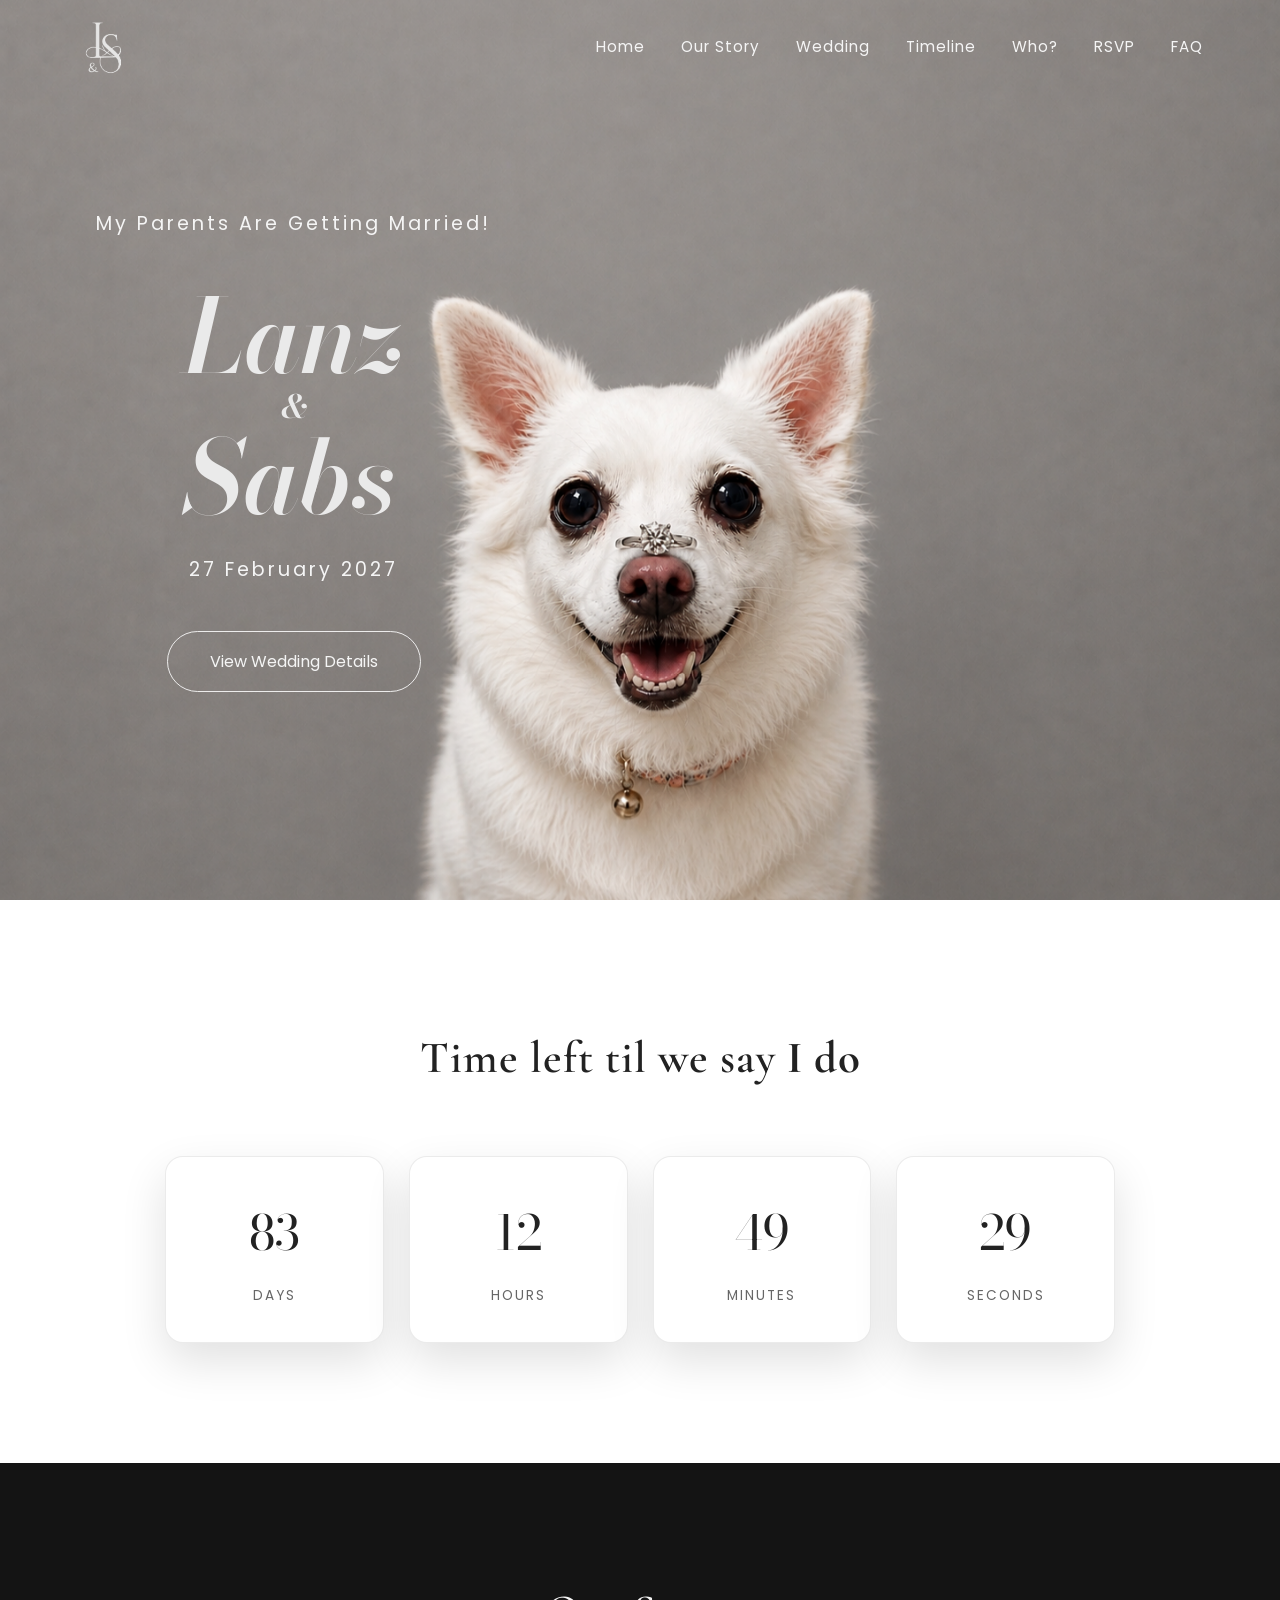
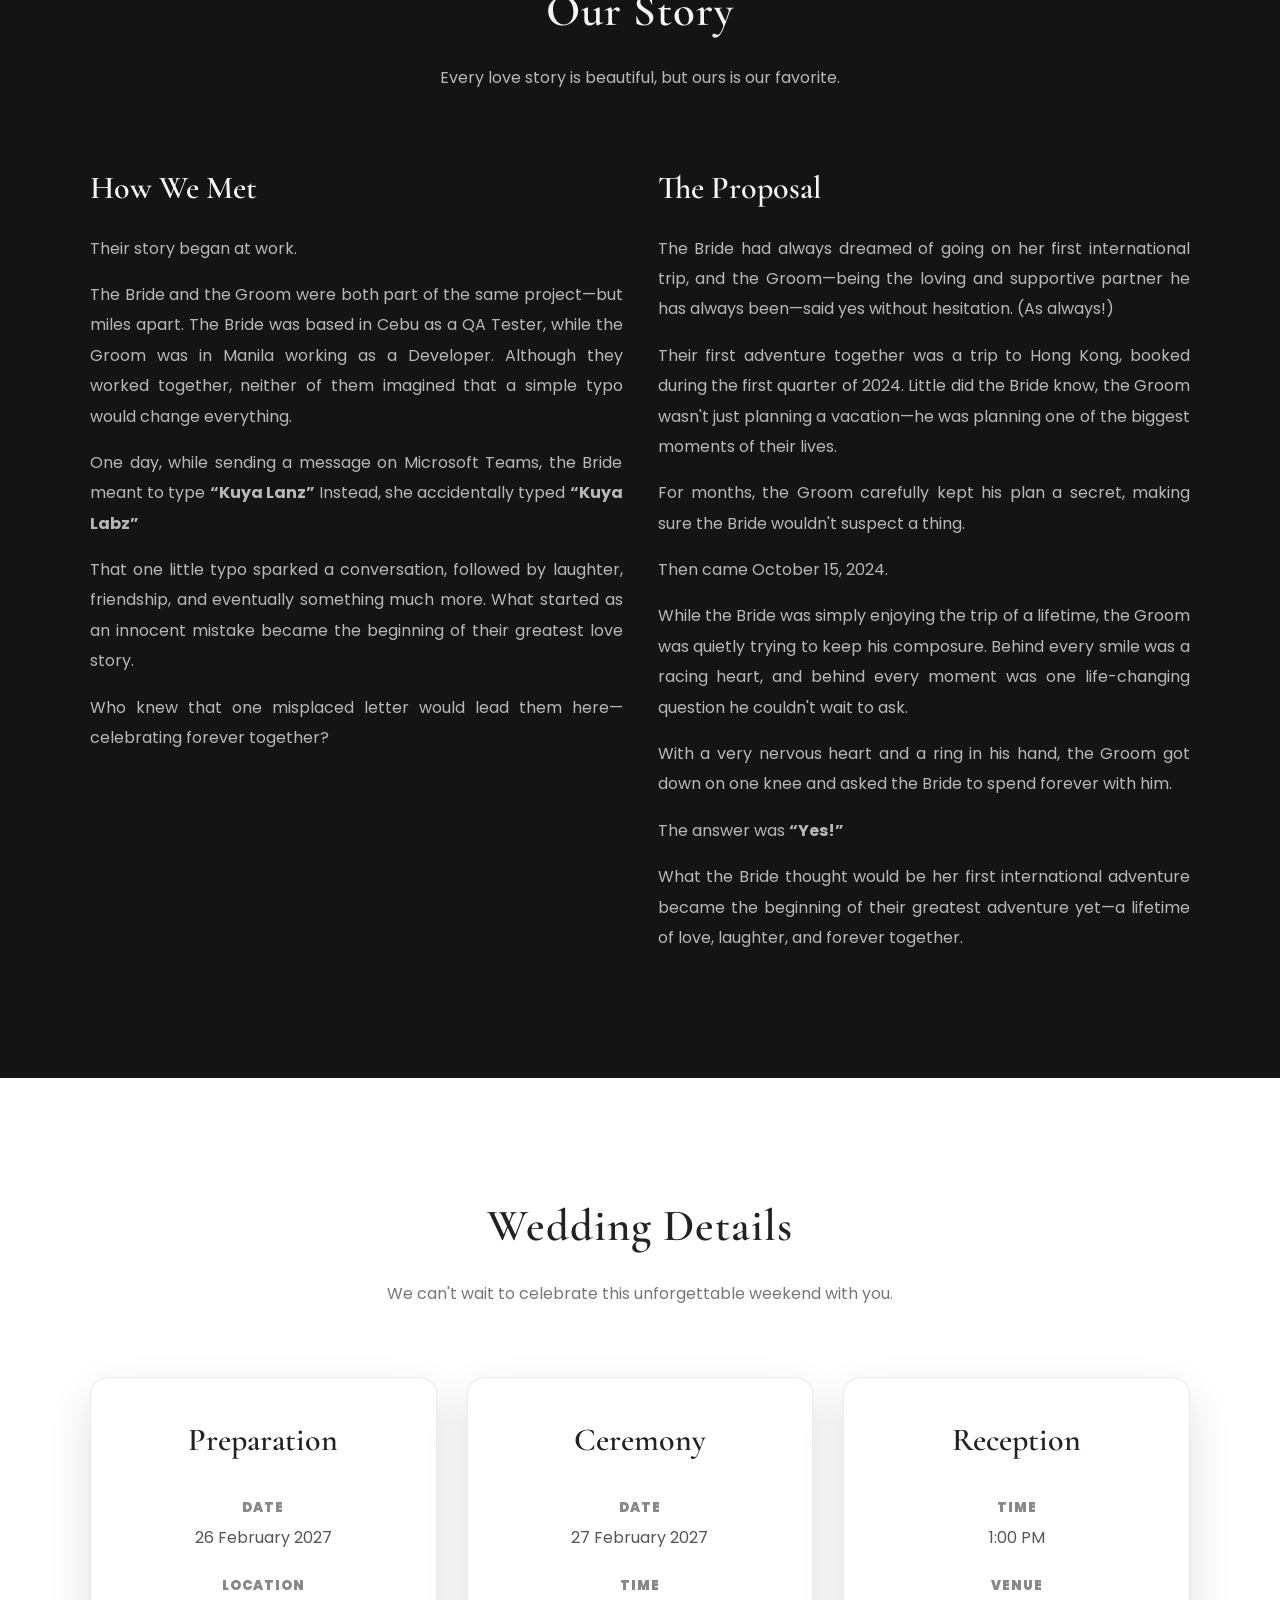
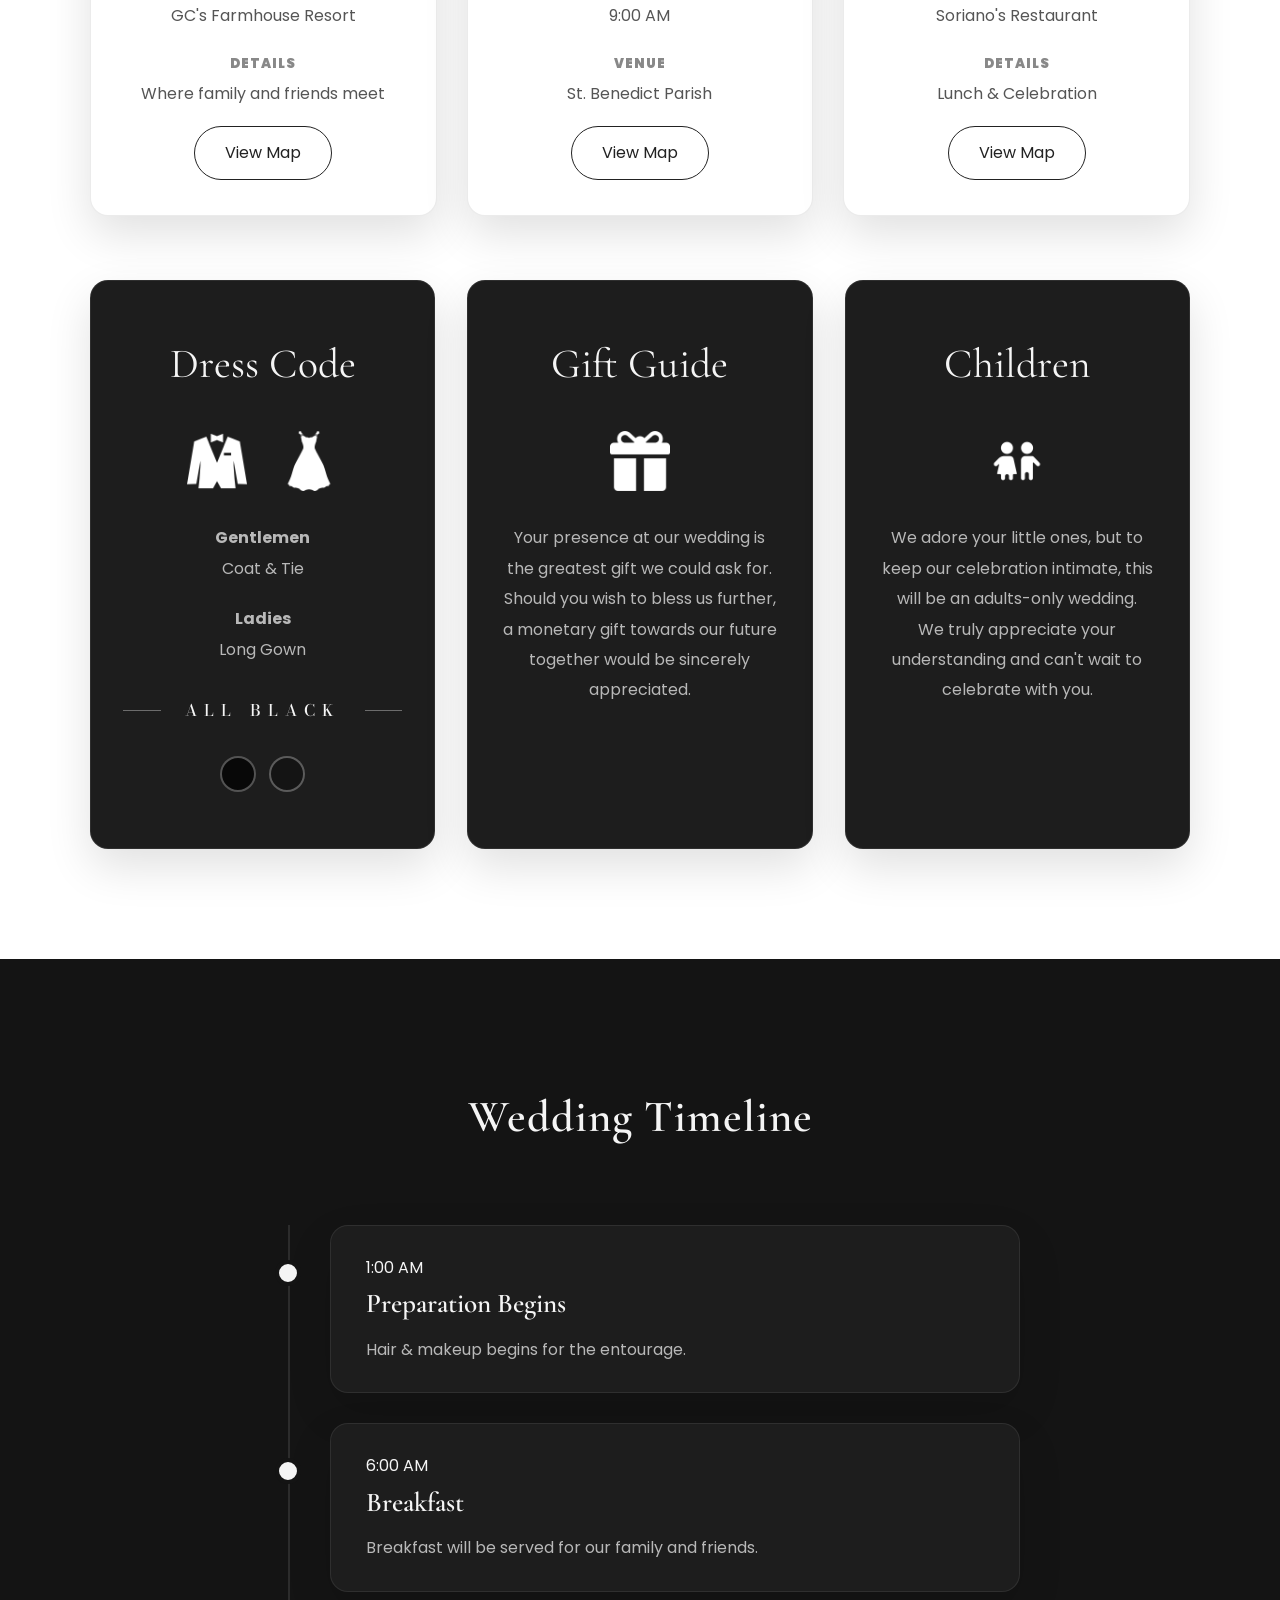
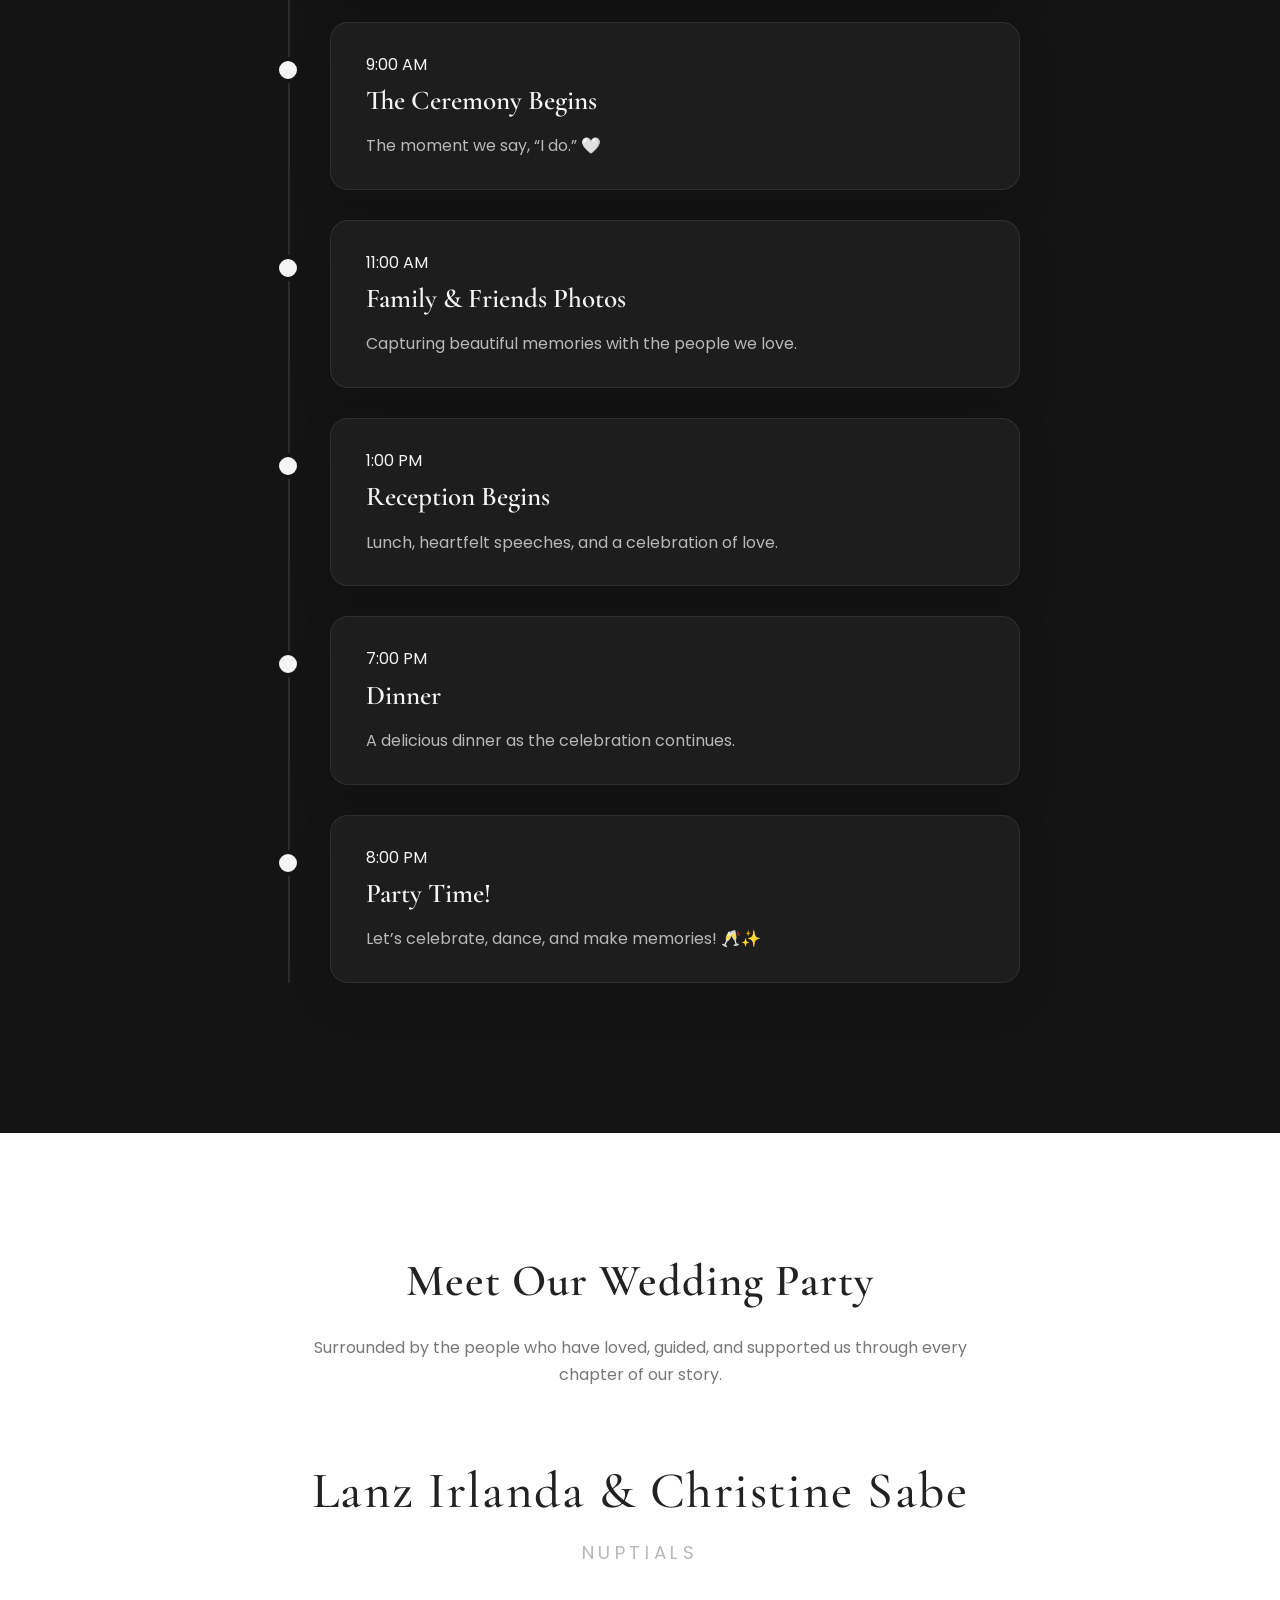
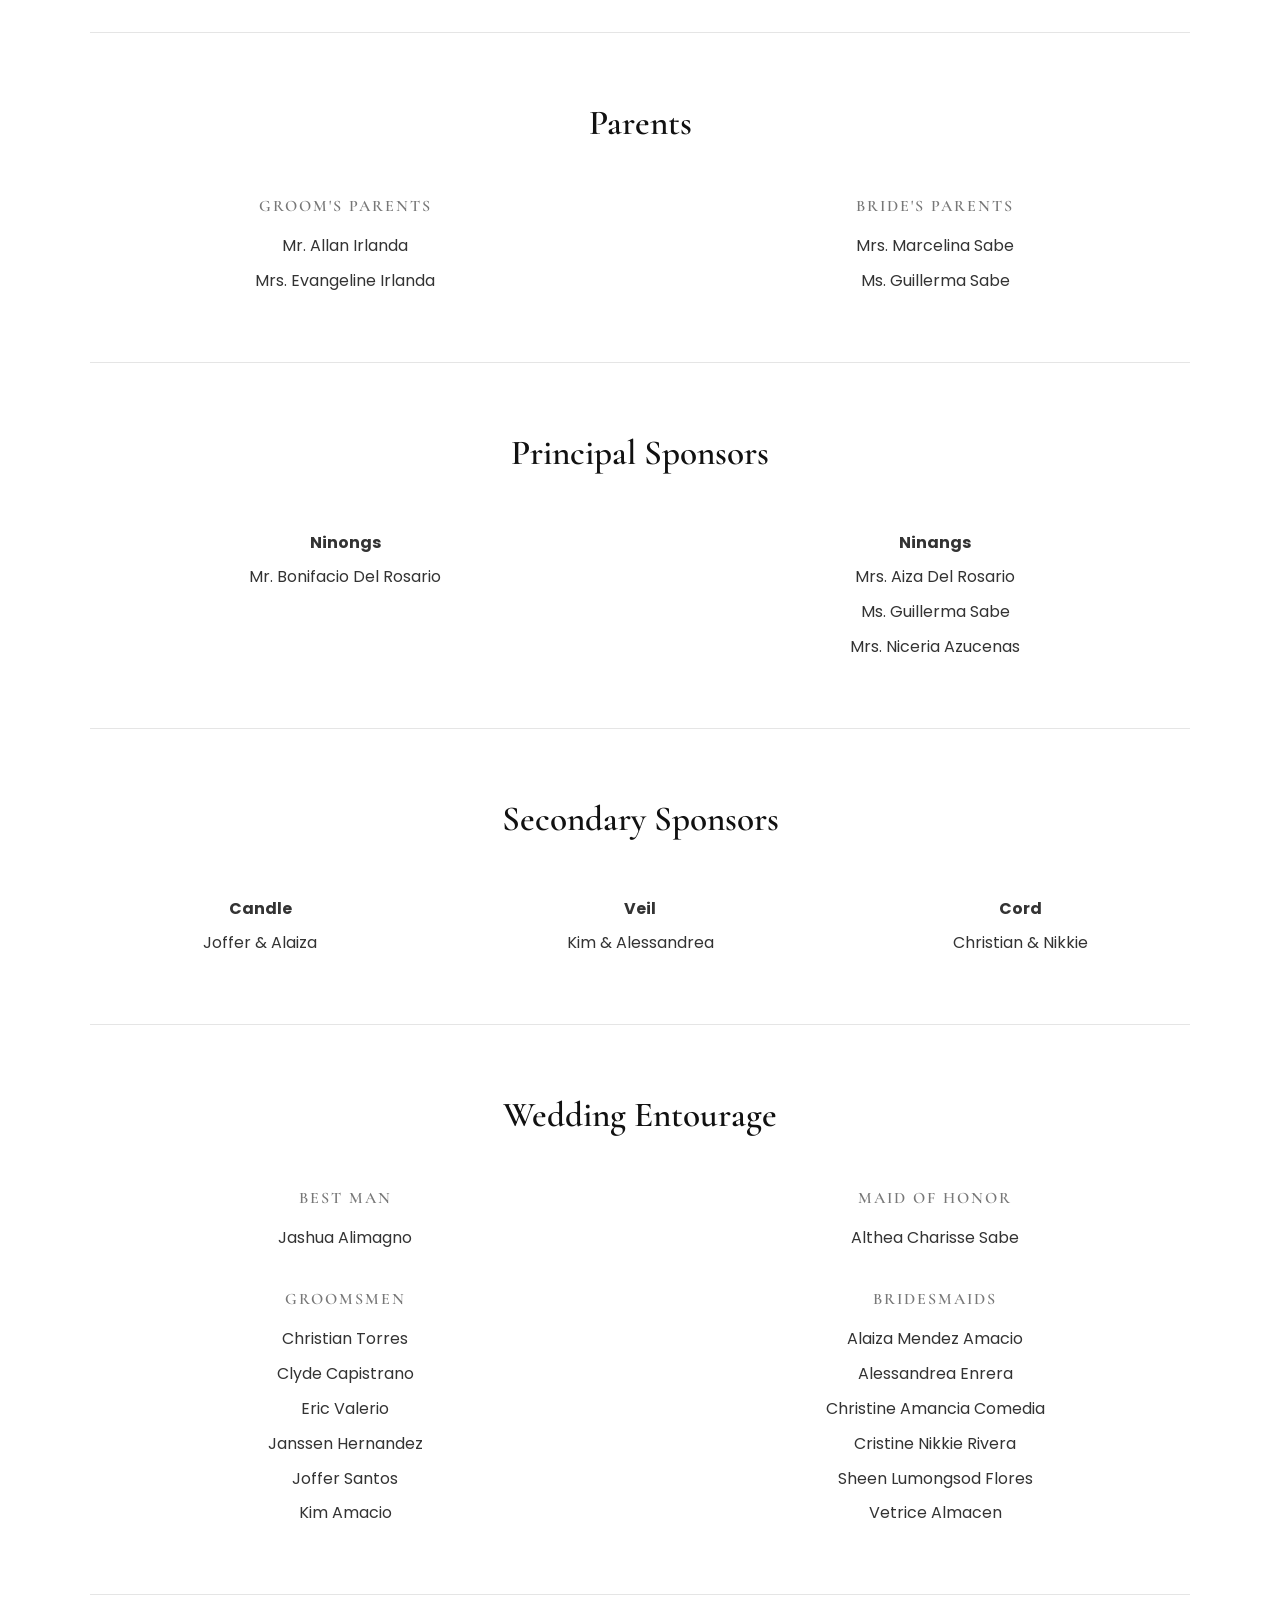
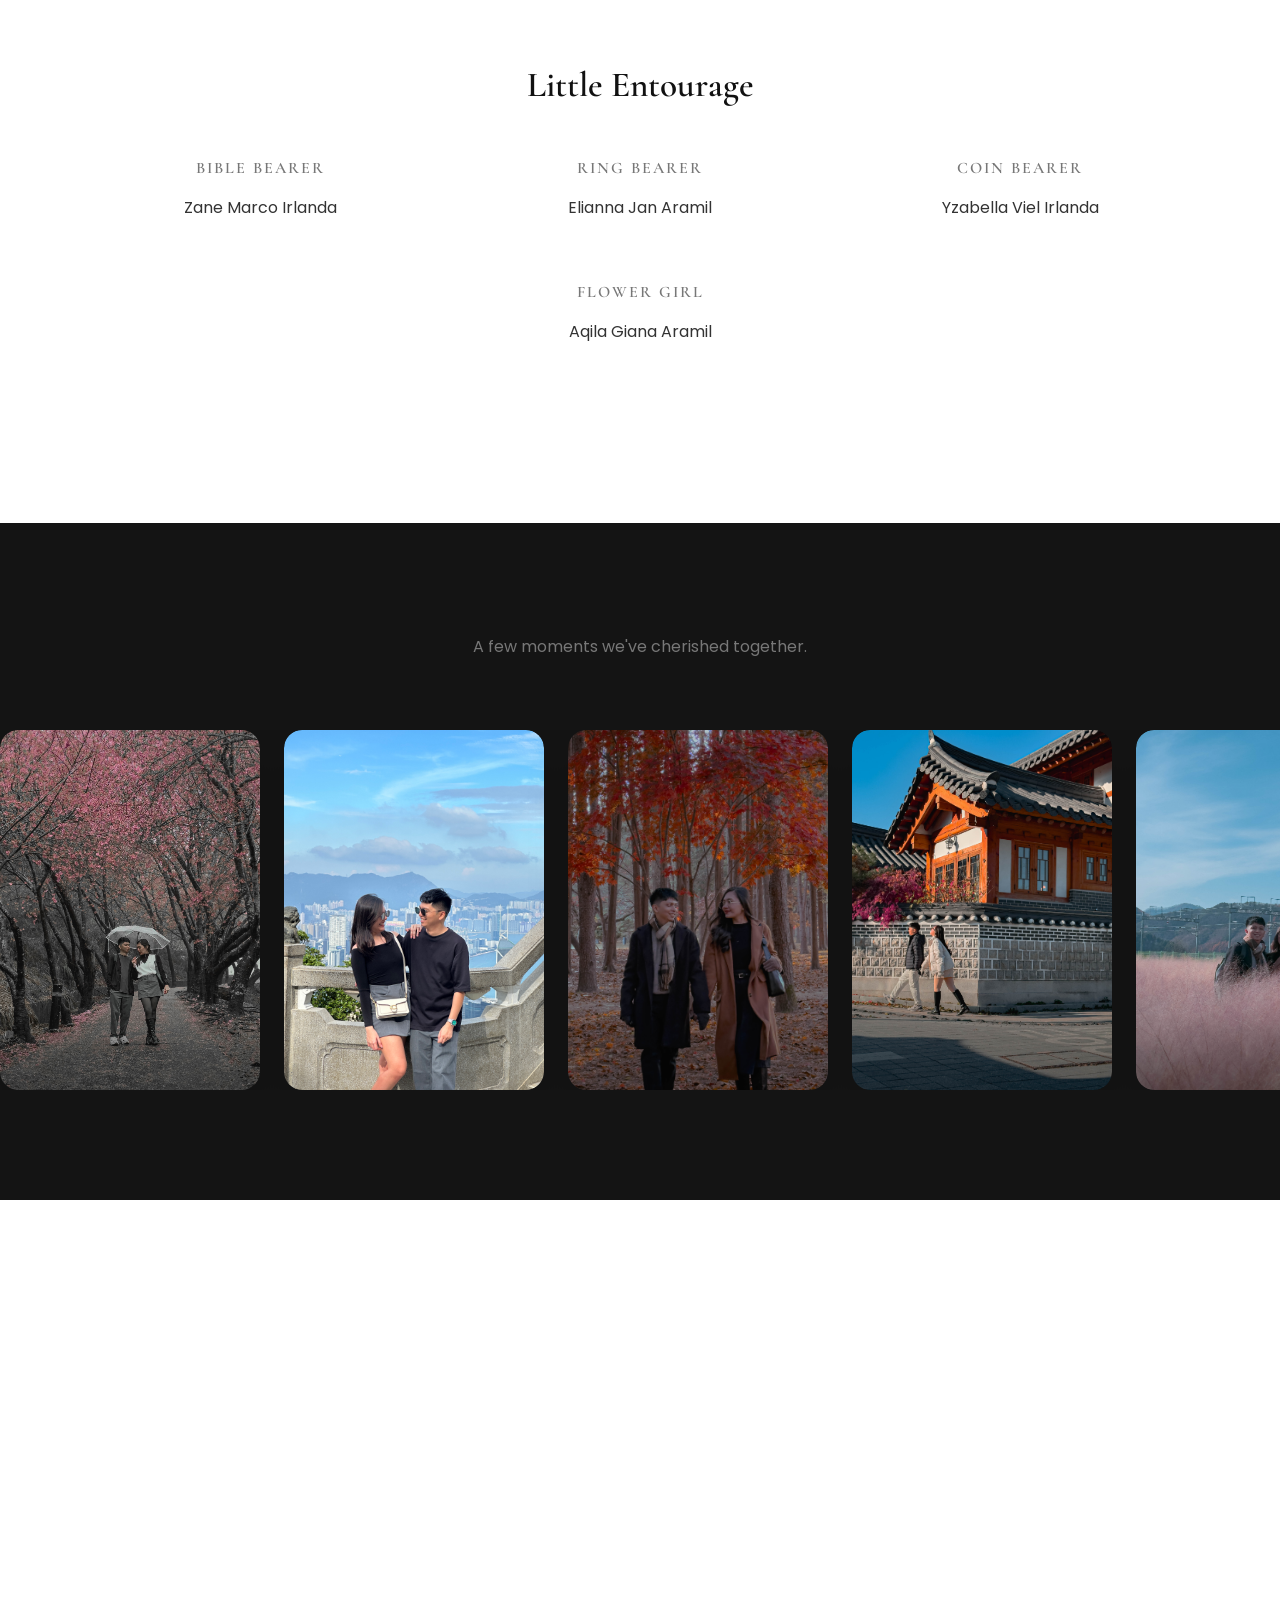
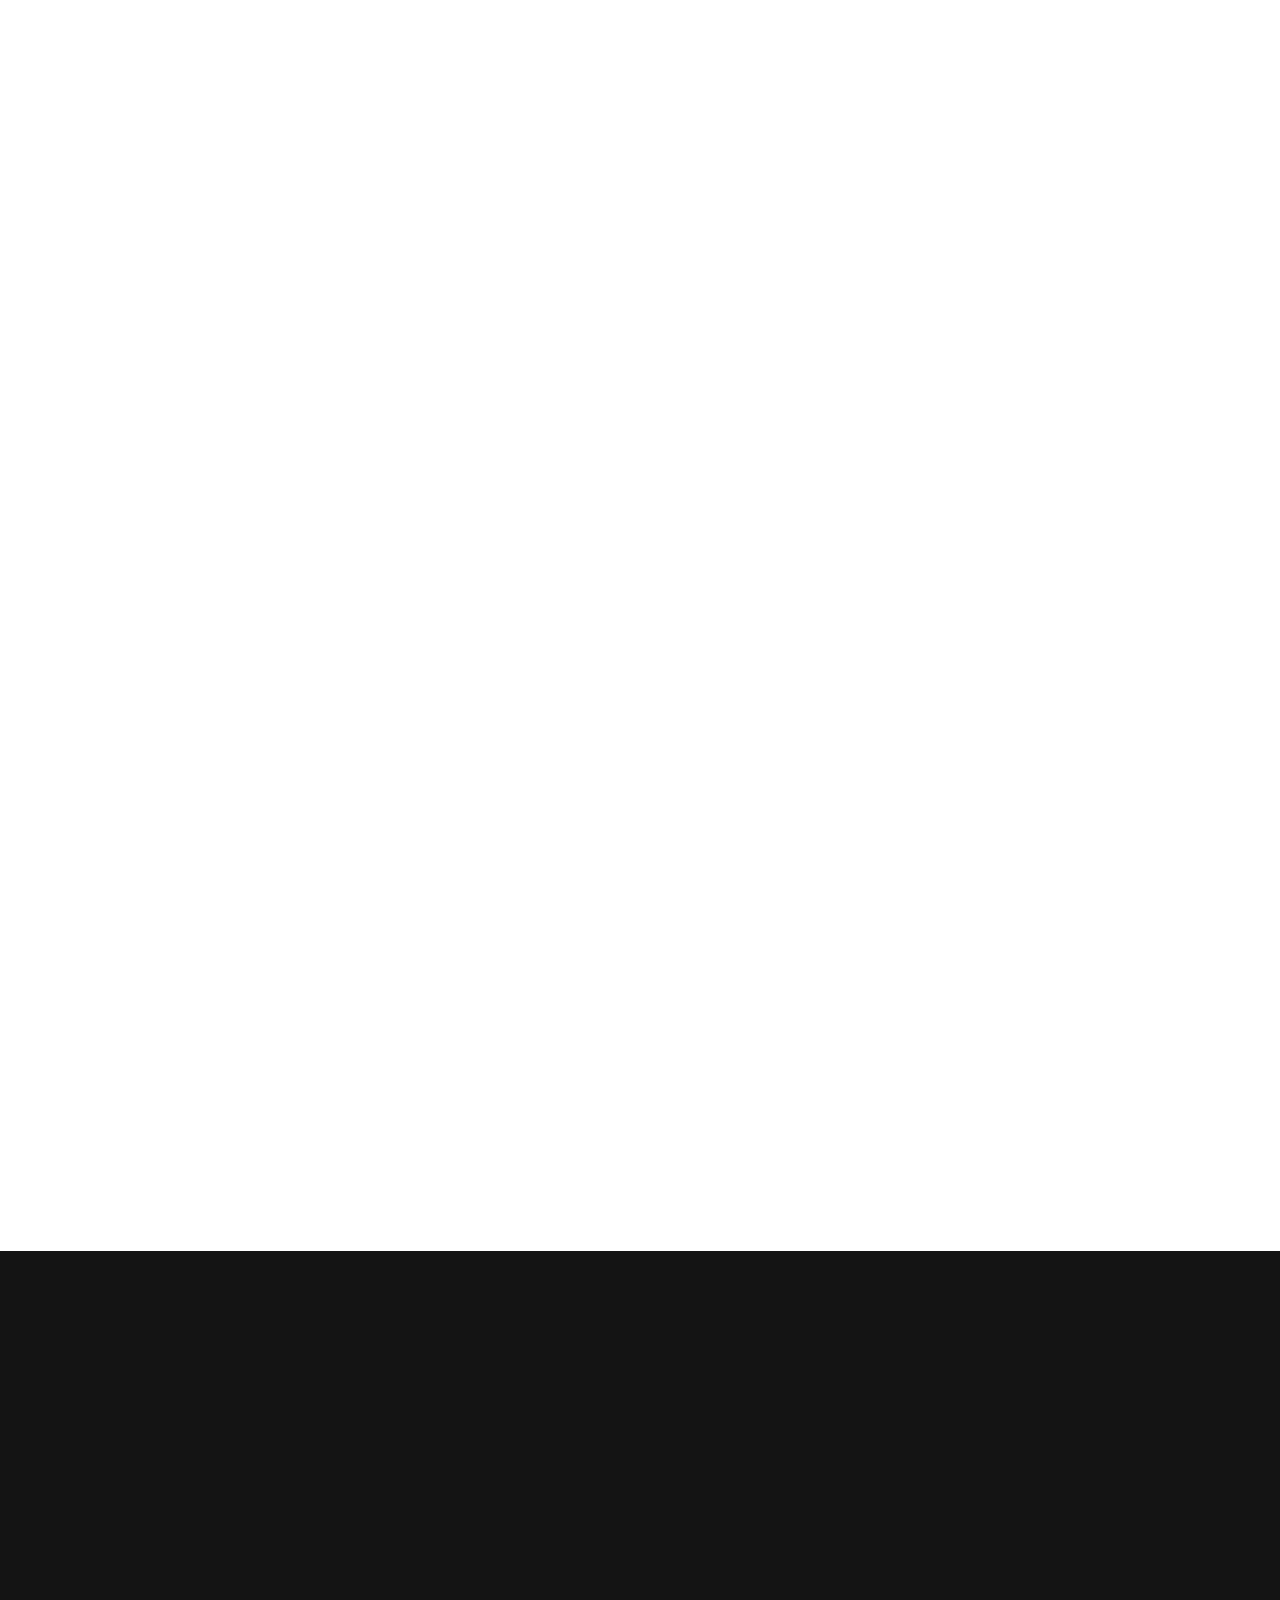
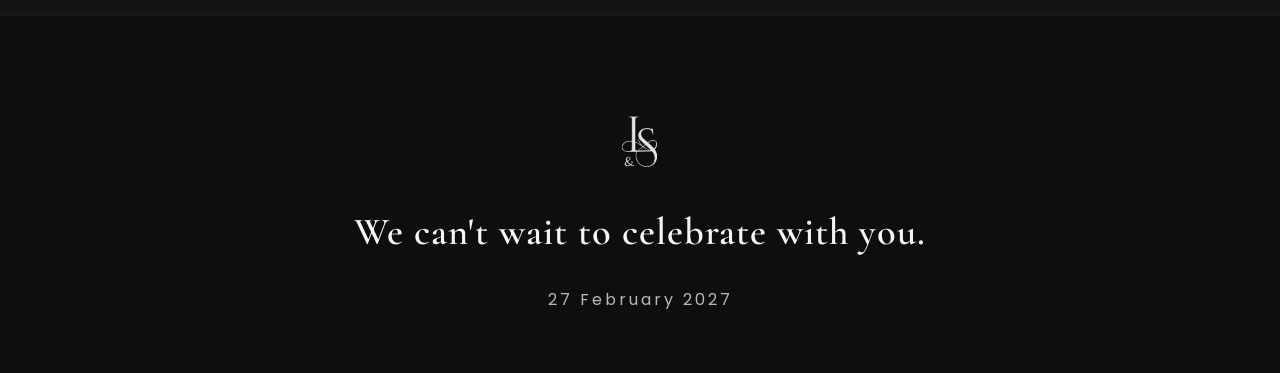
==== index.html @ 9ed61ea7 "Add files via upload" ====
<!doctype html>
<html lang="en">
  <head>
    <meta charset="UTF-8" />

    <meta name="viewport" content="width=device-width, initial-scale=1.0" />

    <title>Lanz & Sabs | 27 February 2027</title>

    <meta
      name="description"
      content="Join Lanz & Sabs as they celebrate their wedding on 27 February 2027."
    />

    <meta name="theme-color" content="#141414" />

    <link rel="preconnect" href="https://fonts.googleapis.com" />

    <link rel="preconnect" href="https://fonts.gstatic.com" crossorigin />

    <link
      href="https://fonts.googleapis.com/css2?family=Bodoni+Moda:wght@400;600;700&family=Cormorant+Garamond:wght@400;500;600;700&family=Poppins:wght@300;400;500;600&display=swap"
      rel="stylesheet"
    />

    <link rel="stylesheet" href="style.css" />

    <link rel="icon" type="image/png" href="images/logo inverted.png" />
  </head>

  <body>
    <!-- ==========================================
     NAVIGATION
    ========================================== -->

    <header class="navbar">
      <a href="#home" class="logo" aria-label="Lanz and Sabs">
        <img src="images/logo.png " alt="L & S" class="navbar-logo"
      /></a>

      <nav>
        <ul class="nav-links">
          <li><a href="#home">Home</a></li>

          <li><a href="#story">Our Story</a></li>

          <li><a href="#details">Wedding</a></li>

          <li><a href="#timeline">Timeline</a></li>

          <li><a href="#party">Who?</a></li>

          <li><a href="#rsvp">RSVP</a></li>

          <li><a href="#faq">FAQ</a></li>
        </ul>
      </nav>

      <button class="hamburger" aria-label="Open Navigation">
        <span></span>
        <span></span>
        <span></span>
      </button>
    </header>

    <!-- ==========================================
     HERO
    ========================================== -->

    <section id="home" class="hero">
      <div class="hero-content fade-up">
        <p class="hero-subtitle">My Parents Are Getting Married!</p>

        <h1 class="hero-title">
          <span>Lanz</span>
          <span class="ampersand">&</span>
          <span>Sabs</span>
        </h1>

        <p class="hero-date">27 February 2027</p>

        <a href="#details" class="hero-btn"> View Wedding Details </a>
      </div>
    </section>

    <!-- ==========================================
     COUNTDOWN
    ========================================== -->

    <section id="countdown" class="countdown">
      <div class="container fade-up">
        <h2>
          Time left til we say <strong><br class="mobile-only" />I do</strong>
        </h2>

        <div class="countdown-grid">
          <div class="time-card">
            <div id="days" class="count-number">000</div>

            <p>Days</p>
          </div>

          <div class="time-card">
            <div id="hours" class="count-number">00</div>

            <p>Hours</p>
          </div>

          <div class="time-card">
            <div id="minutes" class="count-number">00</div>

            <p>Minutes</p>
          </div>

          <div class="time-card">
            <div id="seconds" class="count-number">00</div>

            <p>Seconds</p>
          </div>
        </div>
      </div>
    </section>

    <!-- ==========================================
     OUR STORY
    ========================================== -->

    <section id="story" class="story">
      <div class="container fade-up">
        <h2>Our Story</h2>

        <p class="section-intro">
          Every love story is beautiful, but ours is our favorite.
        </p>

        <div class="story-content">
          <article class="story-card">
            <h3>How We Met</h3>

            <p>Their story began at work.</p>

            <p>
              The Bride and the Groom were both part of the same project—but
              miles apart. The Bride was based in Cebu as a QA Tester, while the
              Groom was in Manila working as a Developer. Although they worked
              together, neither of them imagined that a simple typo would change
              everything.
            </p>
            <p>
              One day, while sending a message on Microsoft Teams, the Bride
              meant to type <strong>“Kuya Lanz”</strong> Instead, she
              accidentally typed <strong>“Kuya Labz”</strong>
            </p>

            <p>
              That one little typo sparked a conversation, followed by laughter,
              friendship, and eventually something much more. What started as an
              innocent mistake became the beginning of their greatest love
              story.
            </p>

            <p>
              Who knew that one misplaced letter would lead them
              here—celebrating forever together?
            </p>
          </article>

          <article class="story-card">
            <h3>The Proposal</h3>

            <p>
              The Bride had always dreamed of going on her first international
              trip, and the Groom—being the loving and supportive partner he has
              always been—said yes without hesitation. (As always!)
            </p>

            <p>
              Their first adventure together was a trip to Hong Kong, booked
              during the first quarter of 2024. Little did the Bride know, the
              Groom wasn&#39;t just planning a vacation—he was planning one of
              the biggest moments of their lives.
            </p>

            <p>
              For months, the Groom carefully kept his plan a secret, making
              sure the Bride wouldn&#39;t suspect a thing.
            </p>

            <p>Then came October 15, 2024.</p>

            <p>
              While the Bride was simply enjoying the trip of a lifetime, the
              Groom was quietly trying to keep his composure. Behind every smile
              was a racing heart, and behind every moment was one life-changing
              question he couldn&#39;t wait to ask.
            </p>

            <p>
              With a very nervous heart and a ring in his hand, the Groom got
              down on one knee and asked the Bride to spend forever with him.
            </p>

            <p>The answer was <strong>“Yes!”</strong></p>

            <p>
              What the Bride thought would be her first international adventure
              became the beginning of their greatest adventure yet—a lifetime of
              love, laughter, and forever together.
            </p>
          </article>
        </div>
      </div>
    </section>

    <!-- ==========================================
     WEDDING DETAILS
    ========================================== -->

    <section id="details" class="details">
      <div class="container fade-up">
        <h2>Wedding Details</h2>

        <p class="section-intro">
          We can&#39;t wait to celebrate this unforgettable weekend with you.
        </p>

        <div class="details-grid">
          <!-- Preparation -->

          <article class="card">
            <h3>Preparation</h3>

            <div class="card-content">
              <div class="detail-item">
                <span>Date</span>

                <p>26 February 2027</p>
              </div>

              <div class="detail-item">
                <span>Location</span>

                <p>GC&#39;s Farmhouse Resort</p>
              </div>

              <div class="detail-item">
                <span>Details</span>

                <p>Where family and friends meet</p>
              </div>
            </div>

            <a
              href="https://maps.app.goo.gl/R9dn1pP64j3fjnfA8"
              target="_blank"
              rel="noopener noreferrer"
            >
              View Map
            </a>
          </article>

          <!-- Ceremony -->

          <article class="card">
            <h3>Ceremony</h3>

            <div class="card-content">
              <div class="detail-item">
                <span>Date</span>

                <p>27 February 2027</p>
              </div>

              <div class="detail-item">
                <span>Time</span>

                <p>9:00 AM</p>
              </div>

              <div class="detail-item">
                <span>Venue</span>

                <p>St. Benedict Parish</p>
              </div>
            </div>

            <a
              href="https://maps.app.goo.gl/ihBbkVAABNxvv9mr6"
              target="_blank"
              rel="noopener noreferrer"
            >
              View Map
            </a>
          </article>

          <!-- Reception -->

          <article class="card">
            <h3>Reception</h3>

            <div class="card-content">
              <div class="detail-item">
                <span>Time</span>

                <p>1:00 PM</p>
              </div>

              <div class="detail-item">
                <span>Venue</span>

                <p>Soriano&#39;s Restaurant</p>
              </div>

              <div class="detail-item">
                <span>Details</span>

                <p>Lunch & Celebration</p>
              </div>
            </div>

            <a
              href="https://maps.app.goo.gl/x8JfxocrdXWNm1LQ6"
              target="_blank"
              rel="noopener noreferrer"
            >
              View Map
            </a>
          </article>
        </div>
      </div>

      <!-- ==========================================
      ATTIRE, GIFT, CHILDREN
      ========================================== -->

      <div class="desktop-only">
        <div class="container fade-up">
          <div class="attire-grid">
            <!-- Dress Code -->
            <article class="attire-card">
              <h3>Dress Code</h3>

              <div class="attire-icons">
                <img src="images/wedding-details/men.png" alt="Suit" />
                <img src="images/wedding-details/women.png" alt="Dress" />
              </div>

              <p class="attire-description">
                <strong>Gentlemen</strong><br />
                Coat & Tie
              </p>

              <p class="attire-description">
                <strong>Ladies</strong><br />
                Long Gown
              </p>

              <div class="dress-code-title">
                <span></span>
                <h4>ALL BLACK</h4>
                <span></span>
              </div>

              <div class="palette">
                <span style="background: #080808"></span>
                <span style="background: #141414"></span>
              </div>
            </article>

            <!-- Gift Guide -->
            <article class="attire-card">
              <h3>Gift Guide</h3>
              <div class="attire-icons">
                <img src="images/wedding-details/gifts.png" alt="Gifts" />
              </div>
              <p>
                Your presence at our wedding is the greatest gift we could ask
                for.
              </p>

              <p>
                Should you wish to bless us further, a monetary gift towards our
                future together would be sincerely appreciated.
              </p>
            </article>

            <!-- Children -->
            <article class="attire-card">
              <h3>Children</h3>
              <div class="attire-icons">
                <img src="images/wedding-details/children.png" alt="Children" />
              </div>
              <p>
                We adore your little ones, but to keep our celebration intimate,
                this will be an adults-only wedding.
              </p>

              <p>
                We truly appreciate your understanding and can&#39;t wait to
                celebrate with you.
              </p>
            </article>
          </div>
        </div>
      </div>

      <div class="mobile-only">
        <div class="container">
          <div class="attire-mobile-card">
            <!-- Dress Code -->
            <div class="attire-mobile-section">
              <h3>Dress Code</h3>

              <div class="attire-mobile-icons">
                <img src="images/wedding-details/men.png" alt="Suit" />
                <img src="images/wedding-details/women.png" alt="Dress" />
              </div>

              <p class="attire-mobile-text">
                <strong>Ladies:</strong> Long Gown<br />
                <strong>Gentlemen:</strong> Coat & Tie
              </p>

              <div class="dress-code-title">
                <span></span>
                <h4>ALL BLACK</h4>
                <span></span>
              </div>

              <div class="palette">
                <span style="background: #080808"></span>
                <span style="background: #141414"></span>
              </div>
            </div>

            <div class="attire-divider"></div>

            <!-- Gift Guide -->
            <div class="attire-mobile-section">
              <h3>Gift Guide</h3>
              <div class="attire-icons">
                <img src="images/wedding-details/gifts.png" alt="Gifts" />
              </div>
              <p>
                Your presence is the greatest gift of all. Should you wish to
                bless us further, a monetary gift towards our future together
                would be sincerely appreciated.
              </p>
            </div>

            <div class="attire-divider"></div>

            <!-- Children -->
            <div class="attire-mobile-section">
              <h3>Children</h3>
              <div class="attire-icons">
                <img src="images/wedding-details/children.png" alt="Children" />
              </div>
              <p>
                We adore your little ones, but to keep our celebration intimate,
                this will be an adults-only wedding.
              </p>
            </div>
          </div>
        </div>
      </div>
    </section>

    <!-- ==========================================
     TIMELINE
    ========================================== -->

    <section id="timeline" class="timeline">
      <div class="container fade-up">
        <h2>Wedding Timeline</h2>

        <div class="timeline-list">
          <article class="timeline-item">
            <div class="timeline-time">1:00 AM</div>

            <div class="timeline-content">
              <h4>Preparation Begins</h4>

              <p>Hair & makeup begins for the entourage.</p>
            </div>
          </article>

          <article class="timeline-item">
            <div class="timeline-time">6:00 AM</div>

            <div class="timeline-content">
              <h4>Breakfast</h4>

              <p>Breakfast will be served for our family and friends.</p>
            </div>
          </article>

          <article class="timeline-item">
            <div class="timeline-time">9:00 AM</div>

            <div class="timeline-content">
              <h4>The Ceremony Begins</h4>

              <p>The moment we say, “I do.” 🤍</p>
            </div>
          </article>

          <article class="timeline-item">
            <div class="timeline-time">11:00 AM</div>

            <div class="timeline-content">
              <h4>Family & Friends Photos</h4>

              <p>Capturing beautiful memories with the people we love.</p>
            </div>
          </article>

          <article class="timeline-item">
            <div class="timeline-time">1:00 PM</div>

            <div class="timeline-content">
              <h4>Reception Begins</h4>

              <p>Lunch, heartfelt speeches, and a celebration of love.</p>
            </div>
          </article>

          <article class="timeline-item">
            <div class="timeline-time">7:00 PM</div>

            <div class="timeline-content">
              <h4>Dinner</h4>

              <p>A delicious dinner as the celebration continues.</p>
            </div>
          </article>

          <article class="timeline-item">
            <div class="timeline-time">8:00 PM</div>

            <div class="timeline-content">
              <h4>Party Time!</h4>

              <p>Let’s celebrate, dance, and make memories! 🥂✨</p>
            </div>
          </article>
        </div>
      </div>
    </section>

    <!-- ==========================================
     WEDDING PARTY
    ========================================== -->

    <section id="party" class="wedding-party">
      <div class="container">
        <h2>Meet Our Wedding Party</h2>

        <p class="section-intro">
          Surrounded by the people who have loved, guided, and supported us
          through every chapter of our story.
        </p>

        <!-- Bride & Groom -->

        <div class="couple-header desktop-only">
          <h2>Lanz Irlanda &amp; Christine Sabe</h2>
          <p>Nuptials</p>
        </div>

        <div class="couple-header mobile-only">
          <h2>Lanz Irlanda</h2>
          <span> &amp; </span>
          <h2>Christine Sabe</h2>
          <p>Nuptials</p>
        </div>

        <!-- Parents -->

        <div class="party-section">
          <h3>Parents</h3>

          <div class="two-column">
            <div>
              <h4>Groom&#39;s Parents</h4>
              <p>Mr. Allan Irlanda</p>
              <p>Mrs. Evangeline Irlanda</p>
            </div>
            <div>
              <h4>Bride&#39;s Parents</h4>
              <p>Mrs. Marcelina Sabe</p>
              <p>Ms. Guillerma Sabe</p>
            </div>
          </div>
        </div>

        <!-- Principal Sponsors -->

        <div class="party-section">
          <h3>Principal Sponsors</h3>

          <div class="two-column">
            <div>
              <p><strong>Ninongs</strong></p>
              <p>Mr. Bonifacio Del Rosario</p>
            </div>
            <div>
              <p><strong>Ninangs</strong></p>
              <p>Mrs. Aiza Del Rosario</p>
              <p>Ms. Guillerma Sabe</p>
              <p>Mrs. Niceria Azucenas</p>
            </div>
          </div>
        </div>

        <!-- Secondary Sponsors -->

        <div class="party-section">
          <h3>Secondary Sponsors</h3>

          <div class="three-column">
            <div>
              <p><strong>Candle</strong></p>
              <p>Joffer & Alaiza</p>
            </div>
            <div>
              <p><strong>Veil</strong></p>
              <p>Kim & Alessandrea</p>
            </div>
            <div>
              <p><strong>Cord</strong></p>
              <p>Christian & Nikkie</p>
            </div>
          </div>
        </div>

        <!-- Entourage -->

        <div class="party-section">
          <h3>Wedding Entourage</h3>

          <div class="two-column">
            <div>
              <h4>Best Man</h4>
              <p>Jashua Alimagno</p>

              <br />

              <h4>Groomsmen</h4>

              <p>Christian Torres</p>
              <p>Clyde Capistrano</p>
              <p>Eric Valerio</p>
              <p>Janssen Hernandez</p>
              <p>Joffer Santos</p>
              <p>Kim Amacio</p>
            </div>
            <div>
              <h4>Maid of Honor</h4>
              <p>Althea Charisse Sabe</p>

              <br />

              <h4>Bridesmaids</h4>

              <p>Alaiza Mendez Amacio</p>
              <p>Alessandrea Enrera</p>
              <p>Christine Amancia Comedia</p>
              <p>Cristine Nikkie Rivera</p>
              <p>Sheen Lumongsod Flores</p>
              <p>Vetrice Almacen</p>
            </div>
          </div>
        </div>

        <!-- Bearers -->

        <div class="party-section">
          <h3>Little Entourage</h3>

          <div class="three-column">
            <div>
              <h4>Bible Bearer</h4>

              <p>Zane Marco Irlanda</p>
            </div>

            <div>
              <h4>Ring Bearer</h4>

              <p>Elianna Jan Aramil</p>
            </div>

            <div>
              <h4>Coin Bearer</h4>

              <p>Yzabella Viel Irlanda</p>
            </div>
          </div>

          <div class="flower-girls">
            <h4>Flower Girl</h4>

            <p>Aqila Giana Aramil</p>
          </div>
        </div>
      </div>
    </section>

    <!-- ==========================================
     GALLERY
    ========================================== -->

    <section id="gallery" class="gallery">
      <div class="container fade-up">
        <p class="section-intro">A few moments we&#39;ve cherished together.</p>
      </div>

      <div class="marquee">
        <div class="marquee-track">
          <div class="marquee-item">
            <img src="images/gallery/galleryimage1.jpg" />
          </div>
          <div class="marquee-item">
            <img src="images/gallery/galleryimage2.jpg" />
          </div>
          <div class="marquee-item">
            <img src="images/gallery/galleryimage3.jpg" />
          </div>
          <div class="marquee-item">
            <img src="images/gallery/galleryimage4.jpg" />
          </div>
          <div class="marquee-item">
            <img src="images/gallery/galleryimage5.jpg" />
          </div>
          <div class="marquee-item">
            <img src="images/gallery/galleryimage6.jpg" />
          </div>
          <div class="marquee-item">
            <img src="images/gallery/galleryimage7.jpg" />
          </div>
          <div class="marquee-item">
            <img src="images/gallery/galleryimage8.jpg" />
          </div>
          <div class="marquee-item">
            <img src="images/gallery/galleryimage9.jpg" />
          </div>
          <div class="marquee-item">
            <img src="images/gallery/galleryimage10.jpg" />
          </div>

          <!-- duplicate -->
          <div class="marquee-item">
            <img src="images/gallery/galleryimage1.jpg" />
          </div>
          <div class="marquee-item">
            <img src="images/gallery/galleryimage2.jpg" />
          </div>
          <div class="marquee-item">
            <img src="images/gallery/galleryimage3.jpg" />
          </div>
          <div class="marquee-item">
            <img src="images/gallery/galleryimage4.jpg" />
          </div>
          <div class="marquee-item">
            <img src="images/gallery/galleryimage5.jpg" />
          </div>
          <div class="marquee-item">
            <img src="images/gallery/galleryimage6.jpg" />
          </div>
          <div class="marquee-item">
            <img src="images/gallery/galleryimage7.jpg" />
          </div>
          <div class="marquee-item">
            <img src="images/gallery/galleryimage8.jpg" />
          </div>
          <div class="marquee-item">
            <img src="images/gallery/galleryimage9.jpg" />
          </div>
          <div class="marquee-item">
            <img src="images/gallery/galleryimage10.jpg" />
          </div>
        </div>
      </div>
    </section>

    <!-- ==========================================
     RSVP
    ========================================== -->

    <section id="rsvp" class="rsvp">
      <div class="container fade-up">
        <h2>RSVP</h2>

        <div class="rsvp-reminder fade-up">
          <h3>Kindly Note</h3>

          <p>
            As we have carefully planned a small and intimate wedding, each
            invitation admits <strong>one guest only</strong>. We sincerely
            appreciate your understanding in helping us keep our celebration as
            planned.
          </p>

          <p class="rsvp-reminder-footer">
            Thank you for your understanding and for being part of our special
            day.
          </p>
        </div>

        <form id="rsvp-form">
          <div class="rsvp-header">
            <img src="images/logo.png " alt="L & S" class="rsvp-logo" />

            <p class="rsvp-date">27 February 2027</p>

            <p class="rsvp-message">
              We would be honored to celebrate this special day with you. Kindly
              let us know if you&#39;ll be joining us before
              <strong>December 27, 2026</strong>.
            </p>
          </div>

          <input type="text" id="name" placeholder="Your Name" required />

          <input type="email" id="email" placeholder="Email Address" required />

          <select id="attendance" required>
            <option value="">Will you attend?</option>

            <option>Yes, I&#39;ll be there!</option>

            <option>Sorry, I can&#39;t make it.</option>
          </select>

          <textarea id="message" placeholder="Leave us a message..."></textarea>

          <p class="rsvp-footer">We can&#39;t wait to celebrate with you!</p>

          <button type="submit">Confirm Attendance</button>
        </form>
      </div>
    </section>

    <!-- ==========================================
     FAQ
    ========================================== -->

    <section id="faq" class="faq">
      <div class="container fade-up">
        <h2>Frequently Asked Questions</h2>

        <div class="faq-item">
          <h3>Is parking available?</h3>

          <p>
            Yes! Parking is available at both the preparation venue and the
            reception venue. The two locations are also within walking distance
            of each other.
          </p>
        </div>

        <div class="faq-item">
          <h3>
            What are the check-in and check-out times at GC&#39;s Farmhouse
            Resort?
          </h3>

          <p>
            Check-in is <strong>2:00 PM</strong> on February 26, 2027, and
            check-out is <strong>12:00 PM</strong>
            on February 28, 2027.
          </p>
        </div>

        <div class="faq-item">
          <h3>Will food be provided?</h3>

          <p>
            Yes! We&#39;ll be providing meals throughout your 3-day stay,
            including all meals on our wedding day. If you have specific
            cravings or dietary preferences beyond what&#39;s being served,
            you&#39;re welcome to order from Soriano&#39;s Restaurant or any
            available online food delivery service.
          </p>
        </div>

        <div class="faq-item">
          <h3>Where will everyone be staying?</h3>

          <p>
            All guests will be staying at GC&#39;s Farmhouse Resort. We kindly
            ask everyone to help us keep the resort clean and treat it with care
            throughout the stay.
          </p>
        </div>

        <div class="faq-item">
          <h3>Will transportation be provided?</h3>

          <p>
            Yes, a van will be available on the wedding day. Priority will be
            given to our family and friends traveling from Cebu. If there are
            available seats, please feel free to coordinate with our wedding
            coordinator.
          </p>
        </div>

        <div class="faq-item">
          <h3>Will there be a program during the reception?</h3>

          <p>
            We&#39;re keeping things simple and intimate, so there won&#39;t be
            a formal reception program. We hope you&#39;ll simply relax, enjoy
            the food, celebrate with us, and make wonderful memories together.
          </p>
        </div>

        <div class="faq-item">
          <h3>Why is the wedding so intimate?</h3>

          <p>
            We&#39;ve chosen to celebrate our special day with a small gathering
            of 40 guests or fewer, surrounded by our closest family and friends.
            While we wish we could celebrate with everyone, keeping our wedding
            intimate allows us to spend meaningful time with each of the people
            who mean the most to us. Thank you for understanding and for being
            part of our love story.
          </p>
        </div>

        <div class="faq-item">
          <h3>Will Mallow be at the wedding?</h3>

          <p>
            Yes! Our little daughter, Mallow, will be joining us. She might have
            her playful (or dramatic 😄) moments, so thank you in advance for
            your patience and understanding!
          </p>
        </div>
      </div>
    </section>

    <!-- ==========================================
     FOOTER
    ========================================== -->

    <footer>
      <div class="footer-monogram">
        <img src="images/logo.png " alt="L & S" class="footer-logo" />
      </div>

      <h2>We can&#39;t wait to celebrate with you.</h2>

      <p>27 February 2027</p>
    </footer>

    <script src="script.js"></script>
  </body>
</html>
---- style.css ----
/* ==========================================
   ROOT VARIABLES
========================================== */

:root {
  /* COLORS */

  --bg-light: #ffffff;
  --bg-dark: #141414;
  --bg-card: #1d1d1d;
  --bg-surface: #242424;

  --text-dark: #222222;
  --text-light: #f5f5f5;
  --text-muted: #b8b8b8;

  --primary: #ffffff;

  --border-light: rgba(0, 0, 0, 0.08);
  --border-dark: rgba(255, 255, 255, 0.08);
  --border-grey: rgba(191, 191, 191, 0.08);

  /* SHADOWS */

  --shadow: 0 18px 45px rgba(0, 0, 0, 0.12);

  --shadow-hover: 0 24px 60px rgba(0, 0, 0, 0.18);

  /* OTHER */

  --radius: 18px;

  --transition: 0.35s ease;
}

/* ==========================================
   RESET
========================================== */

* {
  margin: 0;

  padding: 0;

  box-sizing: border-box;
}

html {
  scroll-behavior: smooth;
}

body {
  font-family: "Poppins", sans-serif;

  background: var(--bg-dark);

  color: var(--text-dark);

  overflow-x: hidden;

  line-height: 1.7;
}

img {
  display: block;

  width: 100%;
}

a {
  text-decoration: none;

  color: inherit;
}

section {
  position: relative;

  padding: 110px 0;
}

.container {
  width: min(1100px, 92%);

  margin: auto;
}

h1,
h2,
h3,
h4 {
  font-family: "Cormorant Garamond", serif;

  font-weight: 600;
}

h2 {
  text-align: center;

  font-size: 2.8rem;

  margin-bottom: 15px;

  letter-spacing: 1px;
}

.section-intro {
  max-width: 700px;

  margin: 0 auto 70px;

  text-align: center;

  color: #777;
}

/* ==========================================
   SCROLLBAR
========================================== */

::-webkit-scrollbar {
  width: 12px;
}

::-webkit-scrollbar-track {
  background: #ececec;
}

::-webkit-scrollbar-thumb {
  background: #6a6a6a;

  border-radius: 999px;

  border: 3px solid #ececec;
}

::-webkit-scrollbar-thumb:hover {
  background: #444;
}

/* Firefox */

html {
  scrollbar-color: #6a6a6a #ececec;
}

/* ==========================================
   NAVIGATION
========================================== */

.navbar {
  position: fixed;

  top: 0;

  left: 0;

  width: 100%;

  z-index: 1000;

  padding: 20px 6%;

  display: flex;

  justify-content: space-between;

  align-items: center;

  transition: 0.35s;
}

.navbar.scrolled {
  background: rgba(20, 20, 20, 0.94);

  backdrop-filter: blur(14px);

  box-shadow: 0 8px 30px rgba(0, 0, 0, 0.25);
}

.logo {
  width: 54px;

  height: 54px;

  display: flex;

  justify-content: center;

  align-items: center;

  font-family: "Cormorant Garamond", serif;

  font-size: 1.45rem;

  letter-spacing: 2px;

  color: var(--text-light);

  transition: var(--transition);
}

.navbar-logo {
  width: 70px;
  filter: invert(1);
}

.logo:hover {
  background: rgba(255, 255, 255, 0.08);
}

.nav-links {
  display: flex;

  gap: 36px;

  list-style: none;
}

.nav-links a {
  color: var(--text-light);

  font-size: 0.95rem;

  letter-spacing: 1px;

  transition: var(--transition);

  position: relative;
}

.nav-links a::after {
  content: "";

  position: absolute;

  left: 0;

  bottom: -6px;

  width: 0;

  height: 1px;

  background: var(--text-light);

  transition: var(--transition);
}

.nav-links a:hover::after {
  width: 100%;
}

/* MOBILE NAVIGATION  */

.hamburger {
  display: none;

  flex-direction: column;

  gap: 6px;

  cursor: pointer;
}

.hamburger span {
  width: 28px;

  height: 2px;

  background: white;

  transition: 0.3s;
}

@media (max-width: 900px) {
  .hamburger {
    display: flex;

    background: transparent;
    border: none;
  }

  .nav-links {
    position: fixed;

    top: 0;

    right: -100%;

    width: 270px;

    height: 100vh;

    background: rgba(20, 20, 20, 0.98);

    backdrop-filter: blur(18px);

    display: flex;

    flex-direction: column;

    justify-content: center;

    align-items: center;

    gap: 35px;

    transition: 0.4s;

    z-index: 999;
  }

  .nav-links.active {
    right: 0;
  }
}

/* ==========================================
   HERO
========================================== */

.hero {
  clip-path: inset(0 0 0 0); /* Forces a fixed viewport reference context */

  height: 100dvh;

  min-height: 700px;

  display: flex;

  justify-content: flex-start;

  align-items: center;

  text-align: center;

  position: relative;

  overflow: hidden;
}

.hero::before {
  content: "";
  position: absolute;
  top: 0;
  left: 0;
  height: 100vh;
  width: 100vw;
  background-image: url("images/hero.png");
  background-size: cover;
  background-position: center;
  position: fixed; /* This pins the background to the mobile screen */
  transform: translateZ(
    0
  ); /* Enables hardware acceleration for smooth scrolling */
  will-change: transform;
  z-index: -1;

  inset: 0;
}

.hero-content {
  display: flex;
  flex-direction: column;
  align-items: flex-start;

  position: relative;

  z-index: 2;

  color: var(--text-light);

  max-width: 1200px;
  padding: 0 6rem;
  text-align: left;
}

.hero h1 {
  font-size: clamp(4rem, 8vw, 7rem);

  font-family: "Bodoni Moda", serif;

  line-height: 1;

  margin-bottom: 25px;
}

.hero h1 span {
  font-style: italic;

  color: #eaeaea;
}

.hero p {
  font-size: 1.2rem;

  letter-spacing: 3px;

  margin-bottom: 45px;
}

.hero-subtitle {
  font-size: 1.5rem;
  letter-spacing: 4px;
  margin-bottom: 20px;
}

.hero-subtitle,
.hero-date {
  width: 100%;
  text-align: center;
}

.hero-title {
  font-family: "Bodoni Moda", serif;
  font-size: clamp(4rem, 8vw, 7rem);
  line-height: 1;
  margin-bottom: 25px;
  display: inline-flex;
  flex-direction: column;
  align-items: flex-start;
  gap: 0.2rem;
  width: fit-content;
  align-self: center;
}

.hero-title .ampersand {
  align-self: center; /* centers only the & */
  font-size: 2rem; /* adjust to taste */
  font-family: var(--font-script); /* if you're using a script font */
}

.hero-title span {
  display: block;
}

.hero-date {
  font-size: 1.2rem;
  letter-spacing: 3px;
  margin-bottom: 45px;
}

.hero-btn {
  align-self: center;
  display: inline-block;

  padding: 16px 42px;

  border: 1px solid rgba(255, 255, 255, 0.85);

  border-radius: 999px;

  color: var(--text-light);

  transition: var(--transition);
}

.hero-btn:hover {
  background: rgba(255, 255, 255, 0.12);

  transform: translateY(-3px);
}

@media (max-width: 900px) {
  .hero {
    justify-content: center;
    text-align: center;
    min-height: 100dvh !important;
  }

  .hero::before {
    background-image:
      linear-gradient(rgba(20, 20, 20, 0.75), rgba(20, 20, 20, 0.45)),
      url("images/hero.png") !important;
  }

  .hero-content {
    width: 100%;
    margin: 0;
    padding: 0 2rem;
    align-items: center;
    text-align: center;
  }

  .hero-title {
    align-items: center;
  }

  .hero-title .ampersand {
    align-self: center;
  }

  .hero-subtitle,
  .hero-date {
    width: auto;
    text-align: center;
  }

  .hero-btn {
    align-self: center;
    text-align: center;
  }
}

/* ==========================================
   COUNTDOWN
========================================== */

.countdown {
  background: var(--bg-light);

  color: var(--text-dark);

  text-align: center;

  padding: 120px 0;
}

.count-number {
  font-family: "Bodoni Moda", serif;
  font-size: 3rem;
  color: var(--text-dark);
  margin-bottom: 10px;
}

.countdown h2 {
  color: var(--text-dark);

  margin-bottom: 60px;
}

.countdown-grid {
  width: min(950px, 92%);

  margin: auto;

  display: grid;

  grid-template-columns: repeat(4, 1fr);

  gap: 25px;
}

.time-card {
  background: #fff;

  border: 1px solid var(--border-light);

  border-radius: var(--radius);

  padding: 35px 20px;

  box-shadow: var(--shadow);

  transition: var(--transition);
}

.time-card:hover {
  transform: translateY(-8px);

  box-shadow: var(--shadow-hover);
}

.time-card h1 {
  font-family: "Bodoni Moda", serif;

  font-size: 3rem;

  color: var(--text-dark);

  margin-bottom: 10px;
}

.time-card p {
  color: #666;

  letter-spacing: 2px;

  text-transform: uppercase;

  font-size: 0.85rem;
}

@media (max-width: 900px) {
  .countdown-grid {
    grid-template-columns: repeat(2, 1fr);
  }
}

@media (max-width: 600px) {
  .countdown-grid {
    grid-template-columns: 1fr;
  }
}

/* ==========================================
   OUR STORY
========================================== */

.story {
  clip-path: inset(0 0 0 0); /* Forces a fixed viewport reference context */

  position: relative;

  overflow: hidden;

  margin-bottom: -1px;

  position: relative;
  overflow: hidden;
}

.story::before {
  content: "";
  position: absolute;
  top: 0;
  left: 0;
  height: 100vh;
  width: 100vw;
  background-image:
    linear-gradient(rgba(20, 20, 20, 0.75), rgba(20, 20, 20, 0.75)),
    url("images/ourstory.jpg");
  background-size: cover;
  background-position: center;
  position: fixed; /* This pins the background to the mobile screen */
  transform: translateZ(
    0
  ); /* Enables hardware acceleration for smooth scrolling */
  will-change: transform;
  z-index: -1;

  inset: 0;
}

.story h2 {
  color: var(--text-light);
}

.story .section-intro {
  color: var(--text-muted);
}

@media (max-width: 900px) {
  .story-content {
    grid-template-columns: 1fr;
  }
}

@media (max-width: 768px) {
  .story {
    justify-content: center;
  }

  .story::before {
    background-repeat: repeat-x;
  }
}

/* ---------- Story Content ---------- */

.story-content {
  display: grid;

  grid-template-columns: repeat(2, 1fr);

  gap: 35px;

  margin-top: 60px;
}

.story-content h3 {
  color: var(--text-light);

  font-size: 2rem;

  margin-bottom: 18px;
}

.story-content p {
  color: var(--text-muted);
  line-height: 1.9;
  text-align: justify;
  margin-bottom: 1rem;
}

@media (max-width: 768px) {
  .story-content {
    grid-template-columns: 1fr;
  }
}

/* ==========================================
   WEDDING DETAILS
========================================== */

.details {
  background: var(--bg-light);
}

.details h2 {
  color: var(--text-dark);
}

.details-grid {
  display: grid;

  grid-template-columns: repeat(3, 1fr);

  gap: 30px;

  margin-top: 60px;
}

.details .card {
  background: #fff;

  border: 1px solid var(--border-light);

  border-radius: var(--radius);

  padding: 35px;

  box-shadow: var(--shadow);

  display: flex;

  flex-direction: column;

  transition: var(--transition);
}

.details .card:hover {
  transform: translateY(-8px);

  box-shadow: var(--shadow-hover);
}

.details .card h3 {
  text-align: center;

  margin-bottom: 30px;

  font-size: 2rem;

  color: var(--text-dark);
}

.card-content {
  flex: 1;
  margin: 0 0 18px;
  line-height: 1.6;
}

.detail-item {
  margin-bottom: 22px;
  text-align: center;
  align-items: center;
}

.detail-item:last-child {
  margin-bottom: 0;
}

.detail-item span {
  display: block;

  font-size: 0.82rem;

  font-weight: 1000;

  letter-spacing: 1px;

  text-transform: uppercase;

  color: #888;

  margin-bottom: 6px;
}

.detail-item p {
  color: #555;

  line-height: 1.8;
}

.details .card a {
  margin-top: auto;

  display: inline-block;

  align-self: center;

  padding: 12px 30px;

  border: 1px solid var(--text-dark);

  border-radius: 999px;

  color: var(--text-dark);

  transition: var(--transition);
}

.details .card a:hover {
  background: var(--text-dark);

  color: var(--text-light);
}

@media (max-width: 900px) {
  .details-grid {
    grid-template-columns: 1fr;
  }
}

/* ==========================================
   ATTIRE DESKTOP
========================================== */

.dress-code-title {
  display: flex;
  align-items: center;
  justify-content: center;

  gap: 1.5rem;

  margin: 2rem 0;
}

.dress-code-title span {
  flex: 1;
  max-width: 140px;
  height: 1px;

  background: rgba(255, 255, 255, 0.35);
}

.dress-code-title h4 {
  margin: 0;

  font-family: "Bodoni Moda", serif;

  font-weight: 500;

  letter-spacing: 0.45em;

  color: var(--text-light);

  white-space: nowrap;
}

.attire-grid {
  display: grid;

  grid-template-columns: repeat(3, 1fr);

  gap: 2rem;

  margin-top: 4rem;
}

.attire-card {
  background: var(--bg-card);

  border: 1px solid var(--border-dark);

  border-radius: var(--radius);

  padding: 3rem 2rem;

  text-align: center;

  box-shadow: var(--shadow);

  transition: var(--transition);
}

.attire-card:hover {
  transform: translateY(-8px);

  box-shadow: var(--shadow-hover);
}

.attire-card h3 {
  font-family: "Cormorant Garamond", serif;

  font-size: 2.6rem;

  font-weight: 400;

  margin-bottom: 2rem;

  color: var(--text-light);
}

.attire-card p {
  color: var(--text-muted);

  line-height: 1.9;
}

.attire-description {
  margin-bottom: 1.25rem;
}

.attire-icons {
  display: flex;

  justify-content: center;

  gap: 2rem;

  margin-bottom: 2rem;
}

.attire-icons img {
  filter: invert(1);
  width: 60px;

  height: auto;
}

.palette {
  display: flex;

  justify-content: center;

  gap: 0.9rem;

  margin-top: 2rem;
}

.palette span {
  width: 36px;

  height: 36px;

  border-radius: 50%;

  border: 2px solid rgba(255, 255, 255, 0.3);
}

/* ==========================================
   ATTIRE MOBILE
========================================== */

.attire-mobile-card {
  max-width: 420px;
  margin: 100px auto 100px auto;

  background: var(--bg-card);

  border: 1px solid var(--border-dark);

  /* Arch */
  border-radius: 999px 999px 999px 999px;

  padding: 8.5rem 2.5rem 8.5rem 2.5rem;

  box-shadow: var(--shadow);

  overflow: hidden;
}

.attire-mobile-section {
  text-align: center;
}

.attire-mobile-section h3 {
  font-family: "Cormorant Garamond", serif;
  color: var(--text-light);
  font-size: 2.6rem;

  font-weight: 400;

  margin-bottom: 1.5rem;
}

.attire-mobile-icons {
  display: flex;

  justify-content: center;

  gap: 1.5rem;

  margin-bottom: 1.5rem;
}

.attire-mobile-icons img {
  width: 70px;
  filter: invert(1);
  height: auto;
}

.attire-mobile-text {
  line-height: 1.8;

  color: var(--text-muted);

  margin-bottom: 1.5rem;
}

.palette {
  display: flex;

  justify-content: center;

  gap: 0.8rem;

  margin-bottom: 0.5rem;
}

.attire-divider {
  height: 1px;

  background: var(--border-dark);

  margin: 2rem 0;
}

.attire-mobile-section p {
  color: var(--text-muted);

  line-height: 1.8;
}

/* ==========================================
   WEDDING TIMELINE
========================================== */

.timeline {
  background: var(--bg-dark);

  color: var(--text-light);

  padding: 120px 0;
}

.timeline h2 {
  color: var(--text-light);

  margin-bottom: 70px;
}

.timeline-list {
  position: relative;

  max-width: 760px;

  margin: 0 auto;
}

.timeline-list::before {
  content: "";

  position: absolute;

  left: 28px;

  top: 0;

  bottom: 0;

  width: 2px;

  background: rgba(255, 255, 255, 0.1);
}

.timeline-item {
  position: relative;

  background: var(--bg-card);

  border: 1px solid var(--border-dark);

  border-radius: var(--radius);

  margin-bottom: 30px;

  margin-left: 70px;

  padding: 28px 35px;

  box-shadow: var(--shadow);

  transition: var(--transition);
}

.timeline-item:hover {
  transform: translateY(-6px);

  box-shadow: var(--shadow-hover);
}

.timeline-item::before {
  content: "";

  position: absolute;

  left: -56px;

  top: 34px;

  width: 18px;

  height: 18px;

  border-radius: 50%;

  background: #f5f5f5;

  border: 4px solid var(--bg-dark);
}

.timeline-item span {
  display: inline-block;

  font-weight: 600;

  font-size: 0.9rem;

  letter-spacing: 2px;

  text-transform: uppercase;

  color: #bdbdbd;

  margin-bottom: 10px;
}

.timeline-item h4 {
  color: var(--text-light);

  font-size: 1.7rem;

  margin-bottom: 8px;
}

.timeline-item p {
  color: var(--text-muted);

  line-height: 1.8;
}

@media (max-width: 600px) {
  .timeline-list::before {
    left: 18px;
  }

  .timeline-item {
    margin-left: 50px;

    padding: 22px;
  }

  .timeline-item::before {
    left: -41px;
  }
}

/* ==========================================
   WEDDING PARTY
========================================== */

.wedding-party {
  background: var(--bg-light);

  color: var(--text-dark);
}

.wedding-party h2 {
  color: var(--text-dark);
}

/* ---------- Couple Header ---------- */

.couple-header {
  text-align: center;
  margin-bottom: 4rem;
}

.couple-header h2 {
  font-family: "Cormorant Garamond", serif;
  font-size: clamp(2rem, 4vw, 3.2rem);
  font-weight: 500;
  line-height: 1.3;
  letter-spacing: 0.03em;
  color: var(--text-dark);
  margin-bottom: 0.75rem;
}

.couple-header p {
  font-family: var(--font-script); /* or your serif font if preferred */
  font-size: 1.15rem;
  letter-spacing: 0.25em;
  text-transform: uppercase;
  color: var(--text-muted);
}

.party-grid {
  display: grid;

  grid-template-columns: repeat(2, 1fr);

  gap: 30px;
}

.party-card {
  background: #fff;

  border: 1px solid var(--border-light);

  border-radius: var(--radius);

  padding: 35px;

  text-align: center;

  box-shadow: var(--shadow);

  transition: var(--transition);
}

.party-card:hover {
  transform: translateY(-6px);

  box-shadow: var(--shadow-hover);
}

.party-card h4 {
  font-size: 1.5rem;

  margin-bottom: 15px;

  color: var(--text-dark);
}

.party-card p {
  color: #666;

  line-height: 1.8;
}

.party-list {
  display: grid;

  grid-template-columns: repeat(2, 1fr);

  gap: 40px;
}

.party-column {
  background: #fff;

  border: 1px solid var(--border-light);

  border-radius: var(--radius);

  padding: 35px;

  box-shadow: var(--shadow);
}

.party-column h4 {
  text-align: center;

  margin-bottom: 25px;

  color: var(--text-dark);

  font-size: 1.7rem;
}

.party-column ul {
  list-style: none;

  padding: 0;
}

.party-column li {
  text-align: center;

  padding: 10px 0;

  color: #666;

  border-bottom: 1px solid rgba(0, 0, 0, 0.06);
}

.party-column li:last-child {
  border-bottom: none;
}

.party-section {
  padding: 60px 0;

  border-top: 1px solid #e5e5e5;
}

.party-section:first-of-type {
  border-top: none;
}

.party-section h3 {
  font-family: "Cormorant Garamond", serif;

  font-size: 2.2rem;

  text-align: center;

  margin-bottom: 40px;

  color: #111;
}

.party-section h4 {
  font-size: 1rem;

  text-transform: uppercase;

  letter-spacing: 2px;

  margin-bottom: 12px;

  color: #777;
}

.party-section p {
  margin: 6px 0;

  color: #333;

  line-height: 1.8;
}

.couple-names {
  display: flex;

  flex-direction: column;

  align-items: center;

  gap: 12px;
}

.couple-names span {
  font-family: "Cormorant Garamond", serif;

  font-size: 3rem;
}

.ampersand {
  font-family: "Cormorant Garamond", serif;

  font-size: 2rem;

  color: #888;
}

.two-column {
  display: grid;

  grid-template-columns: repeat(2, 1fr);

  gap: 80px;

  text-align: center;
}

.three-column {
  display: grid;

  grid-template-columns: repeat(3, 1fr);

  gap: 40px;

  text-align: center;
}

.flower-girls {
  text-align: center;

  margin-top: 50px;
}

@media (max-width: 900px) {
  .party-grid {
    grid-template-columns: 1fr;
  }

  .party-list {
    grid-template-columns: 1fr;
  }
}

@media (max-width: 768px) {
  .two-column,
  .three-column {
    grid-template-columns: 1fr;

    gap: 40px;
  }

  .couple-names span {
    font-size: 2.3rem;
  }
}

/* ==========================================
   GALLERY
========================================== */

.gallery {
  background: var(--bg-dark);
}

.gallery h2 {
  color: var(--text-light);
}

.marquee {
  width: 100vw;
  margin-top: 4rem;
  overflow: hidden;

  position: relative;
  left: 50%;
  right: 50%;
  margin-left: -50vw;
  margin-right: -50vw;
}

.marquee-track {
  display: flex;
  gap: 24px;

  width: max-content;
  will-change: transform;
  animation: marquee 45s linear infinite;
}

.marquee img {
  width: 260px;
  height: 360px;

  object-fit: cover;

  border-radius: 18px;

  flex-shrink: 0;

  box-shadow: var(--shadow);

  transition: 0.4s;
}

.marquee img:hover {
  transform: scale(1.04);
}

@media (hover: hover) and (pointer: fine) {
  .marquee:hover .marquee-track {
    /*animation-play-state: paused;*/
  }
}

.marquee-item {
  width: 260px;
  height: 360px;
  overflow: hidden;
  border-radius: 18px;
  flex-shrink: 0;
  box-shadow: var(--shadow);
}

.marquee-item img {
  width: 260px;
  height: 360px;
  object-fit: cover;
  transition: transform 0.4s ease;
}

.marquee-item:hover img {
  transform: scale(1.08);
  filter: brightness(1.08);
}

@keyframes marquee {
  from {
    transform: translateX(0);
  }

  to {
    transform: translateX(-50%);
  }
}

@media (max-width: 900px) {
  .gallery-grid {
    grid-template-columns: repeat(2, 1fr);
  }
}

@media (max-width: 600px) {
  .gallery-grid {
    grid-template-columns: 1fr;
  }
}

/* ==========================================
   RSVP
========================================== */

.rsvp {
  background: var(--bg-light);

  color: var(--text-light);
}

.rsvp h2 {
  color: var(--text-dark);

  margin-bottom: 60px;
}

/* ==========================================
   RSVP Reminder Card
========================================== */

.rsvp-reminder {
  max-width: 720px;
  margin: 0 auto 3rem;
  padding: 2rem 2.5rem;
  border-radius: 18px;
  backdrop-filter: blur(10px);
  -webkit-backdrop-filter: blur(10px);
  text-align: center;
  box-shadow: 0 8px 30px rgba(0, 0, 0, 0.05);

  background: var(--bg-card);
  border: 1px solid #d9d1c7;
}

.rsvp-reminder h3 {
  font-family: var(--font-heading);
  font-size: 1.3rem;
  font-weight: 600;
  letter-spacing: 2px;
  text-transform: uppercase;
  margin-bottom: 1.2rem;
  color: var(--text-light);
}

.rsvp-reminder h3::after {
  content: "";
  display: block;
  width: 60px;
  height: 1px;
  background: rgba(245, 245, 245, 1);
  margin: 0.8rem auto 0;
}

.rsvp-reminder p {
  margin: 0.9rem 0;
  line-height: 1.8;
  color: var(--text-light);
}

.rsvp-reminder-footer {
  margin-top: 1.5rem;
  font-style: italic;
  opacity: 0.85;
}

/* Mobile */

@media (max-width: 768px) {
  .rsvp-reminder {
    padding: 1.5rem;
    margin-bottom: 2rem;
    background: var(--bg-light);
  }

  .rsvp-reminder h3 {
    font-size: 1.1rem;
    letter-spacing: 1.5px;
    color: var(--text-dark);
  }

  .rsvp-reminder p {
    color: var(--text-dark);
  }
}

/* ==========================================
   RSVP Form
========================================== */

.rsvp form {
  width: min(700px, 92%);
  margin: 60px auto 0;

  display: flex;
  flex-direction: column;
  gap: 20px;

  background: var(--bg-dark);

  border: 1px solid var(--border);
  padding: 50px;

  border-radius: var(--radius);

  box-shadow: var(--shadow);
}

.rsvp-header {
  text-align: center;
  margin-bottom: 2rem;
}

.rsvp-logo {
  display: block;
  width: 90px;
  margin: 0 auto 1.5rem;
  filter: invert(1);
}

.rsvp-date {
  font-family: "Bodoni Moda", serif;
  font-size: 1.1rem;
  letter-spacing: 0.12em;
  color: var(--text-light);
  margin-bottom: 1rem;
}

.rsvp input,
.rsvp select,
.rsvp textarea {
  width: 100%;

  padding: 16px 20px;

  border-radius: 12px;

  font-size: 1rem;

  font-family: "Poppins", sans-serif;

  transition: 0.3s;

  outline: none;

  background: var(--bg-card);

  color: var(--text-light);

  border: 1px solid #333;
}

.rsvp textarea {
  min-height: 150px;

  resize: vertical;
}

.rsvp input:focus,
.rsvp textarea:focus,
.rsvp select:focus {
  border-color: var(--primary);
  box-shadow: 0 0 0 4px rgba(184, 153, 120, 0.15);
}

.rsvp-message {
  max-width: 500px;

  margin: 0 auto;

  line-height: 1.8;

  color: var(--text-muted);
}

.rsvp-footer {
  text-align: center;

  color: var(--text-muted);

  margin: 2rem 0 1.25rem;

  font-style: italic;
}

.rsvp button {
  display: inline-flex;

  justify-content: center;

  align-items: center;

  align-self: center;

  min-width: 220px;

  padding: 15px 36px;

  background: var(--bg-light);

  color: var(--text-dark);

  border: 2px solid var(--border-grey);

  border-radius: 999px;

  font-size: 1rem;

  font-weight: 600;

  letter-spacing: 1px;

  cursor: pointer;

  transition: 0.3s;
}

.rsvp button:hover {
  background: var(--bg-surface);

  color: var(--text-muted);

  border: 2px solid #111;

  transform: translateY(-3px);
}

/* Mobile */

@media (max-width: 768px) {
  .rsvp form {
    width: min(700px, 92%);
    margin: 60px auto 0;

    display: flex;
    flex-direction: column;
    gap: 20px;

    background: var(--bg-light);

    border: 0 solid var(--border);
    padding: 0;

    border-radius: var(--radius);

    box-shadow: none;
  }

  .rsvp-logo {
    display: block;
    width: 90px;
    margin: 0 auto 1.5rem;
    filter: invert(0);
  }

  .rsvp-date {
    color: var(--text-dark);
  }

  .rsvp input,
  .rsvp select,
  .rsvp textarea {
    background: var(--bg-light);

    color: var(--text-dark);
  }

  .rsvp button {
    background: var(--bg-dark);

    color: var(--text-light);

    border: 2px solid var(--border-grey);
  }
}

/* ==========================================
   FAQ
========================================== */

.faq {
  background: var(--bg-dark);

  color: var(--text-light);
}

.faq h2 {
  color: var(--text-light);

  margin-bottom: 60px;
}

.faq-item {
  background: var(--bg-card);

  border: 1px solid var(--border-dark);

  border-radius: var(--radius);

  padding: 30px;

  margin-bottom: 25px;

  transition: var(--transition);

  box-shadow: var(--shadow);
}

.faq-item:hover {
  transform: translateY(-5px);

  box-shadow: var(--shadow-hover);
}

.faq-item h3 {
  color: var(--text-light);

  margin-bottom: 12px;

  font-size: 1.5rem;
}

.faq-item p {
  color: var(--text-muted);
  text-align: justify;
  line-height: 1.8;
}

/* ==========================================
   FOOTER
========================================== */

footer {
  background: #0e0e0e;

  color: var(--text-light);

  text-align: center;

  padding: 90px 20px 60px;

  border-top: 1px solid rgba(255, 255, 255, 0.05);
}

.footer-monogram {
  font-family: "Bodoni Moda", serif;
}

.footer-logo {
  display: block;
  width: 70px;
  margin: 0 auto 1.5rem;
  filter: invert(1);
}

footer::before {
  display: block;

  color: #888;

  font-size: 1.2rem;

  margin-bottom: 30px;
}

footer h2 {
  font-size: 2.4rem;

  margin-bottom: 20px;
}

footer p {
  color: var(--text-muted);

  margin-top: 10px;
}

footer p:last-child {
  letter-spacing: 3px;
}

/* ==========================================
   FADE ANIMATIONS
========================================== */

.fade-up {
  opacity: 0;

  transform: translateY(35px);

  transition:
    opacity 0.8s ease,
    transform 0.8s ease;
}

.fade-up.show {
  opacity: 1;

  transform: none;
}

/* ==========================================
   Utilities
========================================== */

.desktop-only {
  display: block;
}

@media (max-width: 900px) {
  .desktop-only {
    display: none;
  }
}

.mobile-only {
  display: none;
}

@media (max-width: 900px) {
  .mobile-only {
    display: block;
  }
}

/* ==========================================
   SELECTION COLOR
========================================== */

::selection {
  background: #d7d7d7;

  color: #111;
}
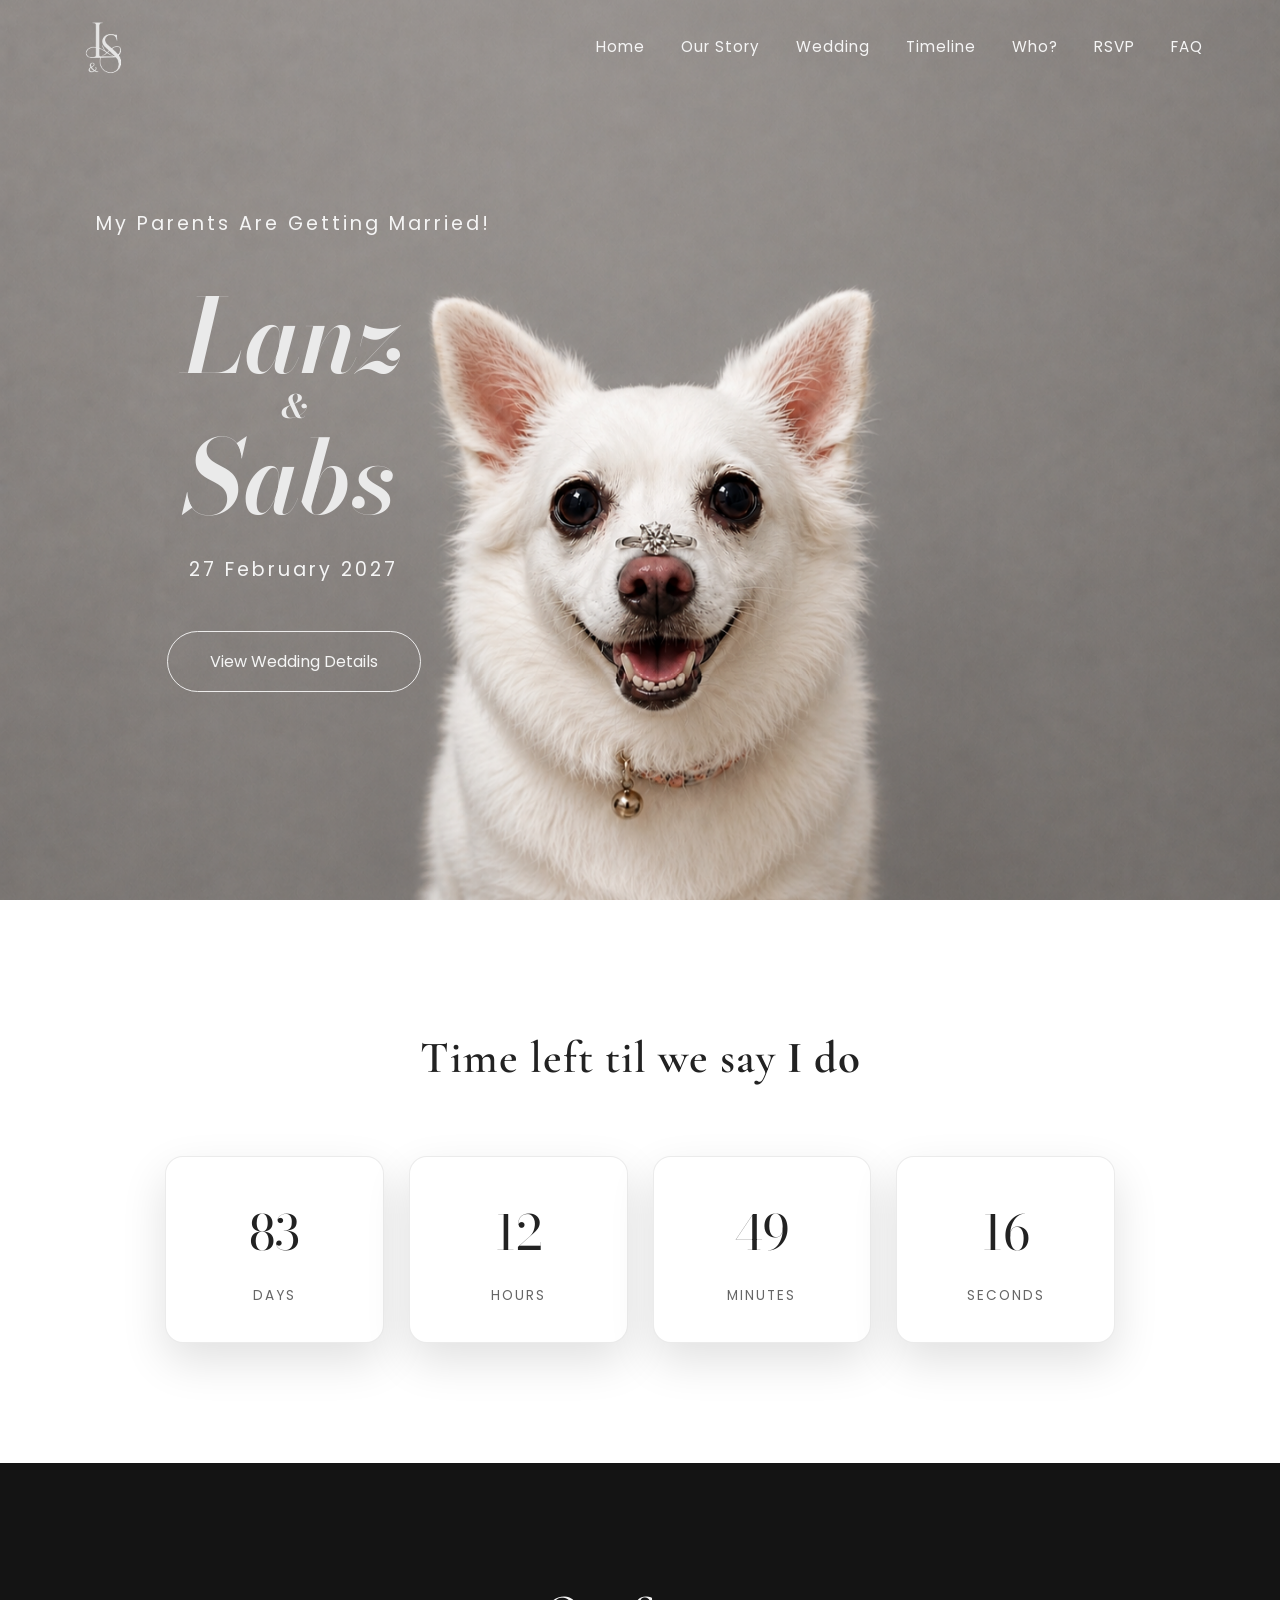
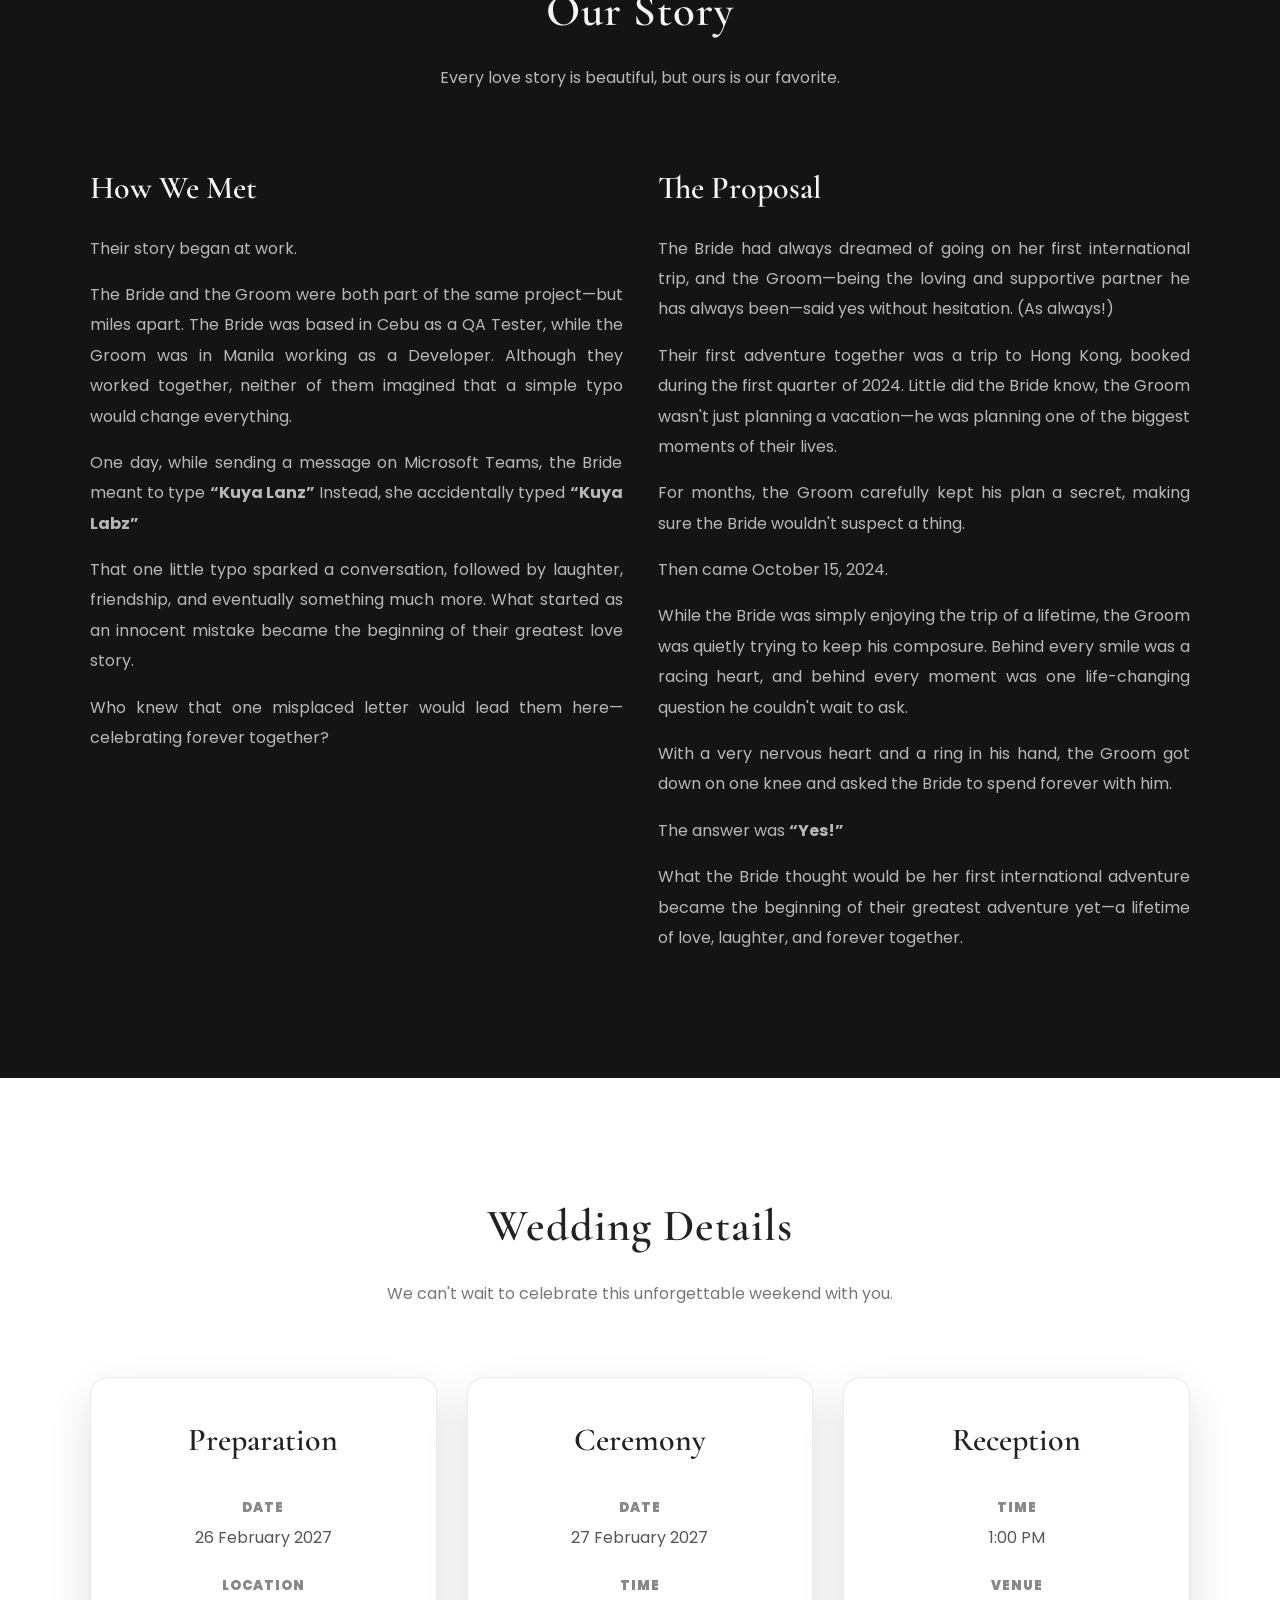
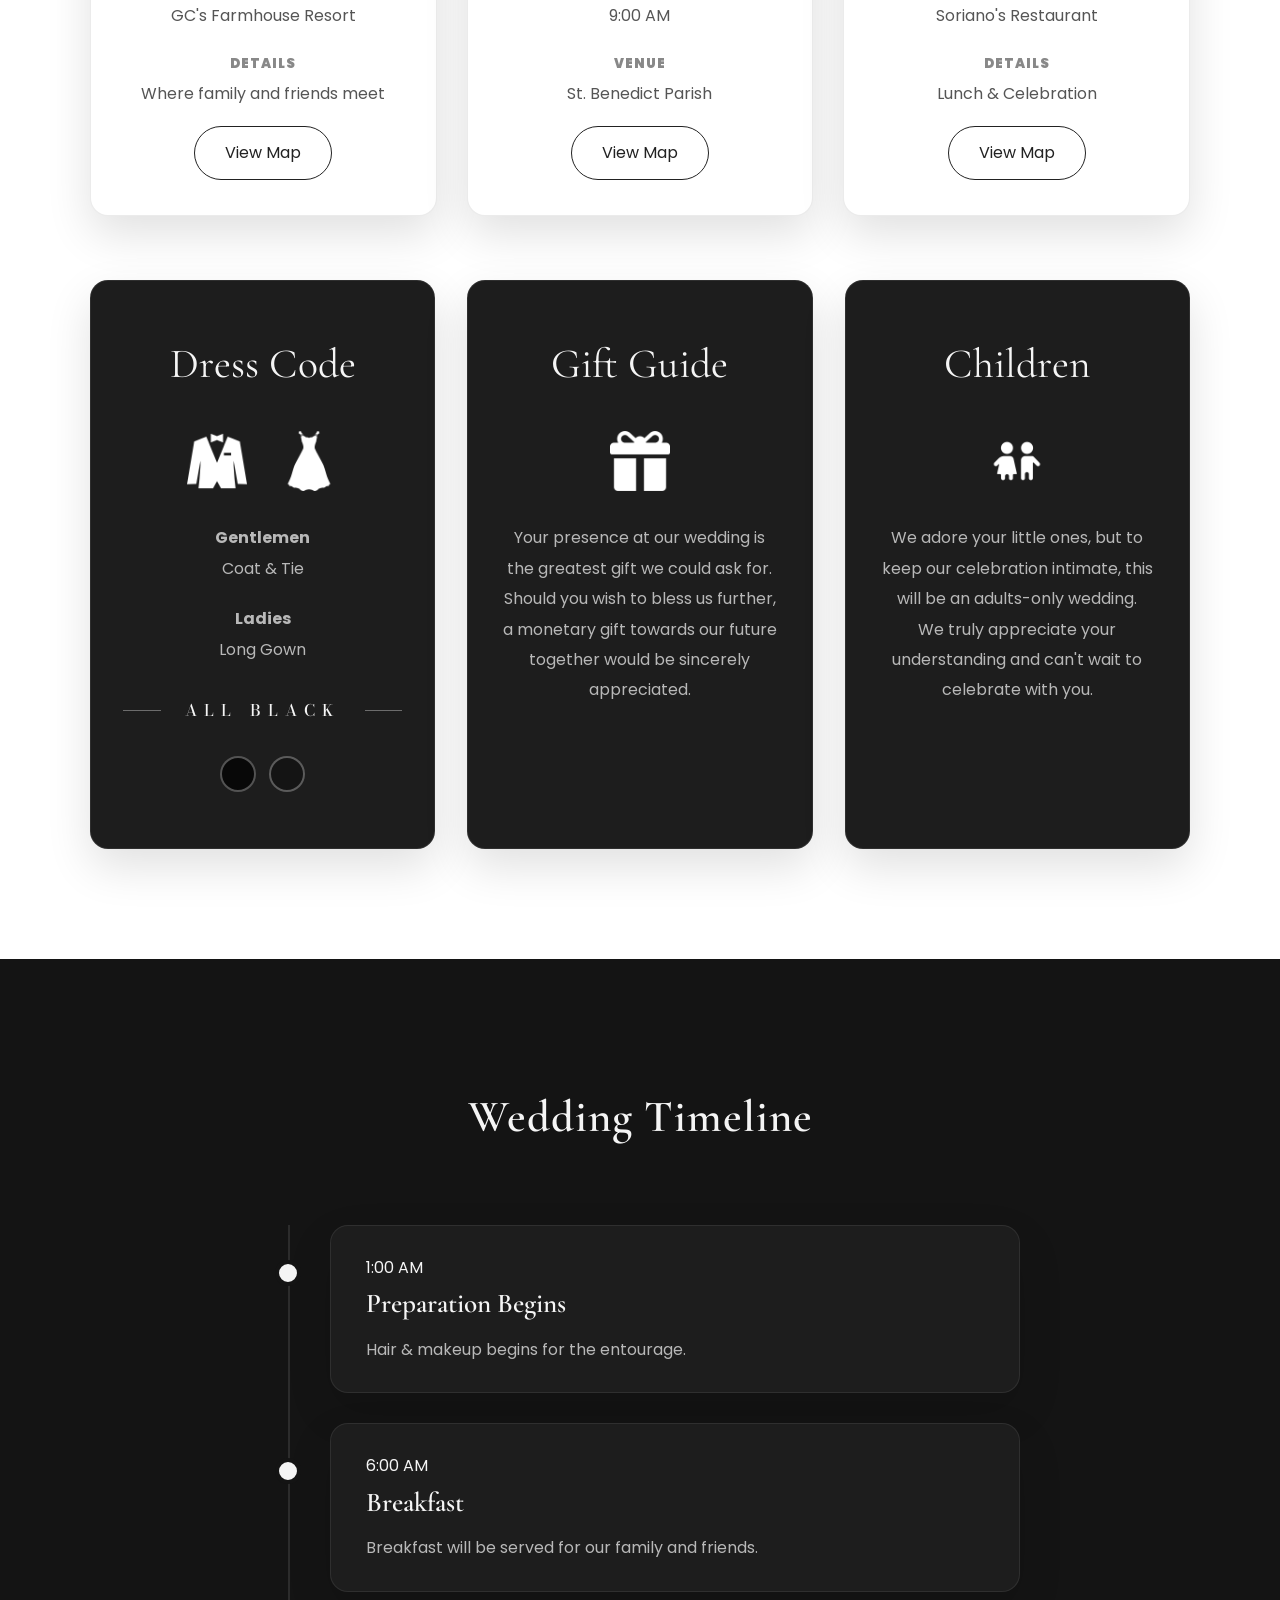
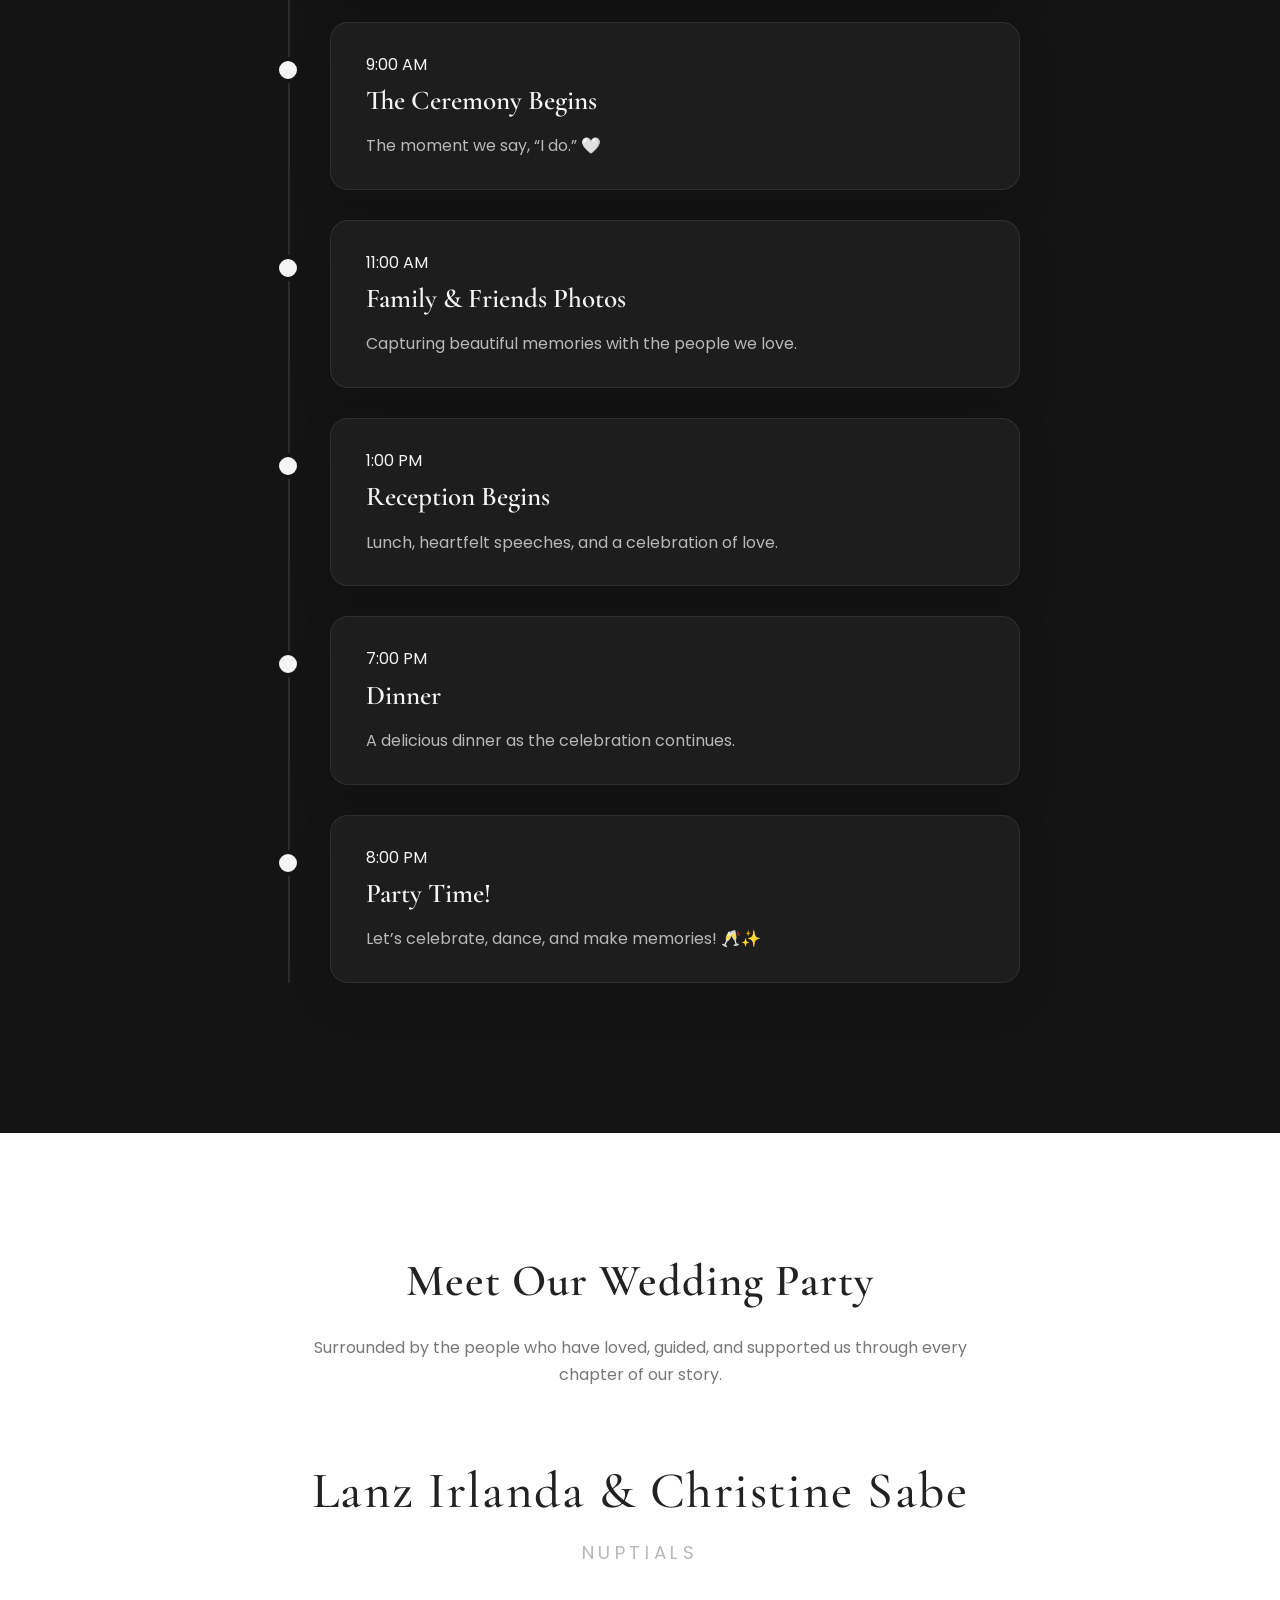
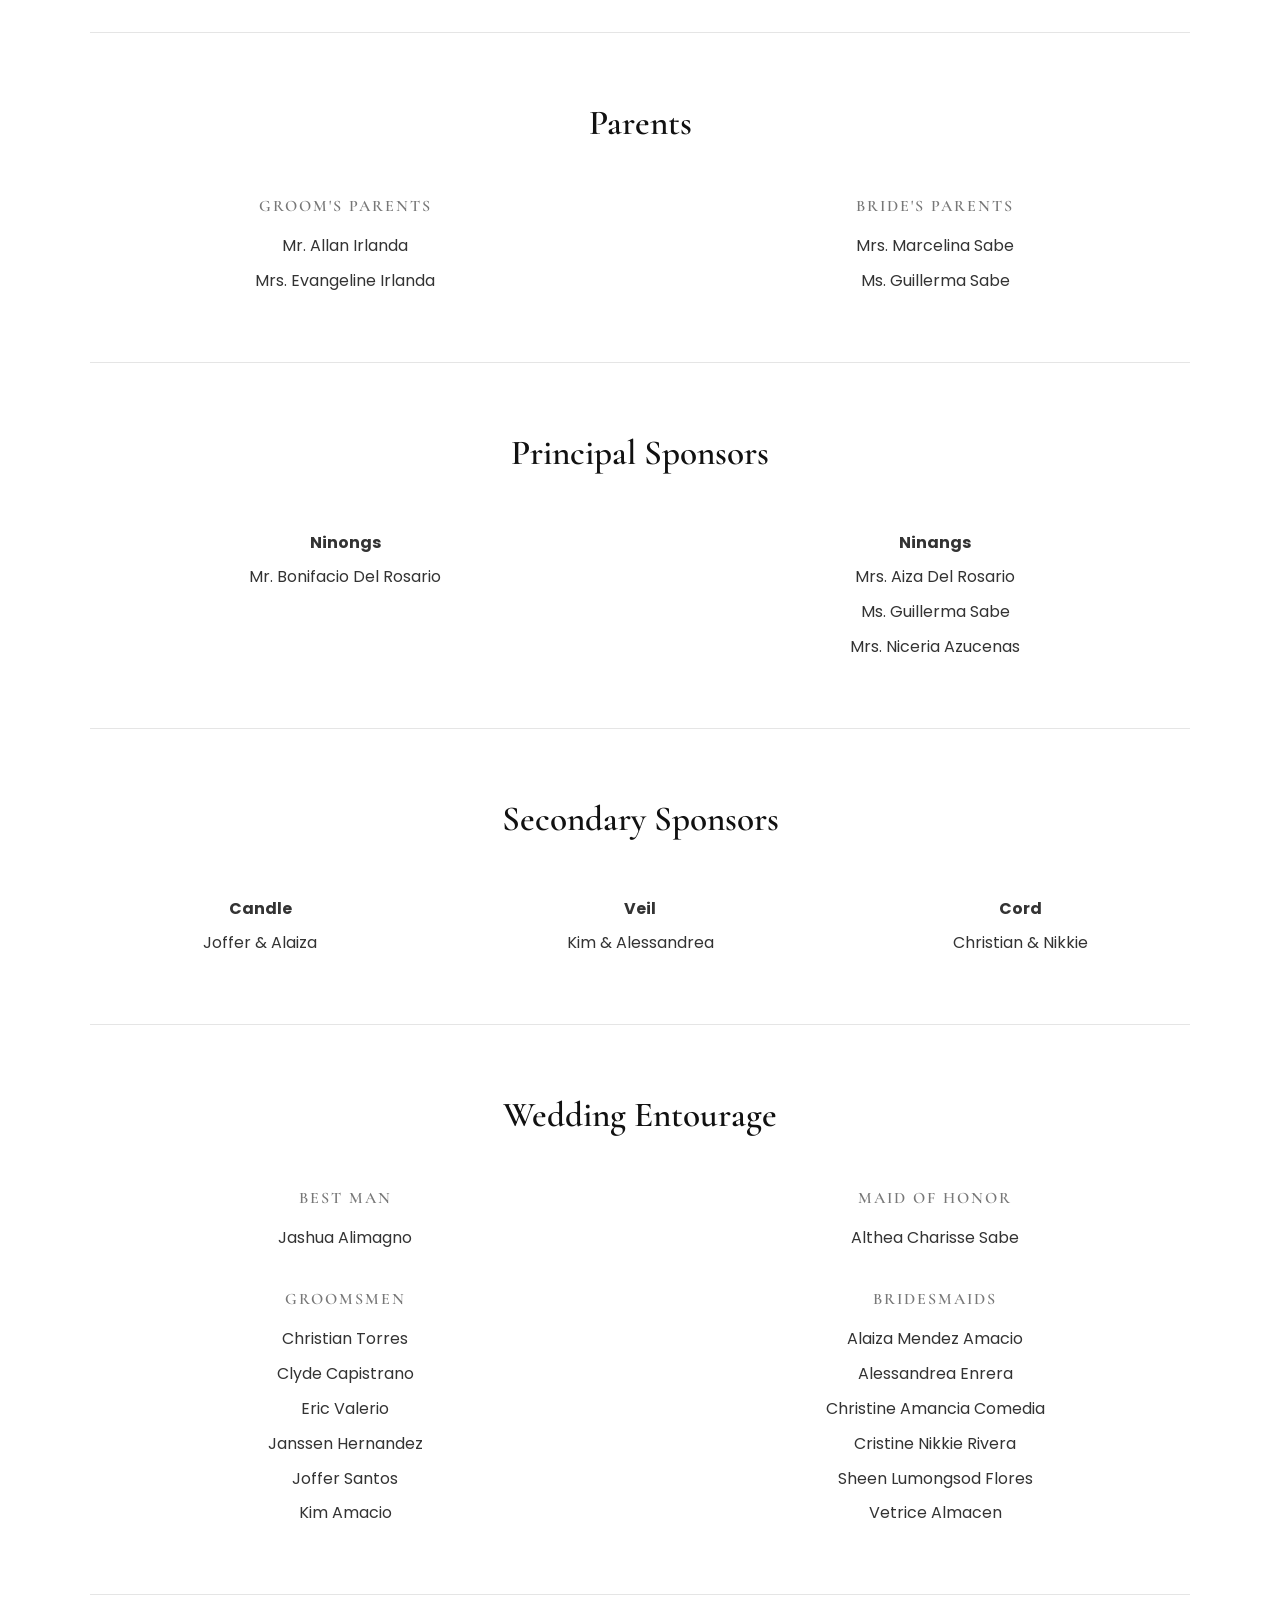
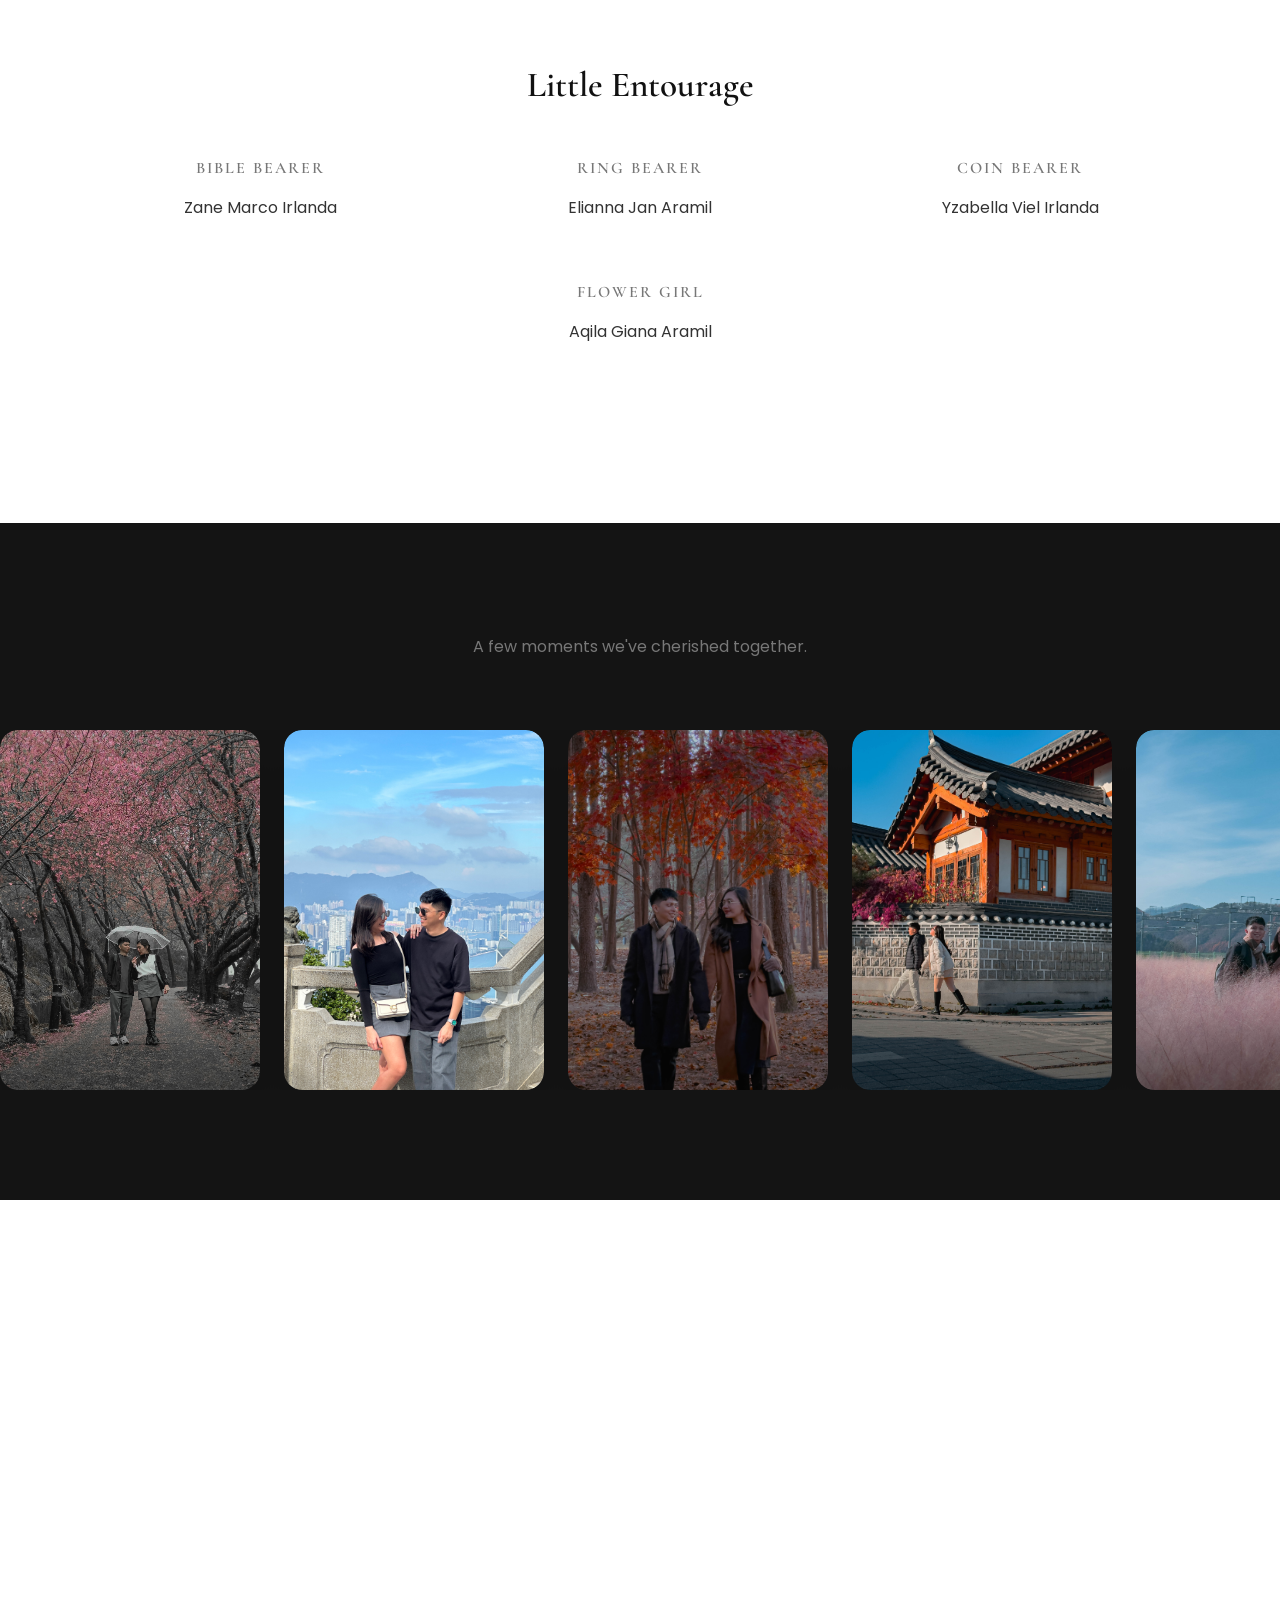
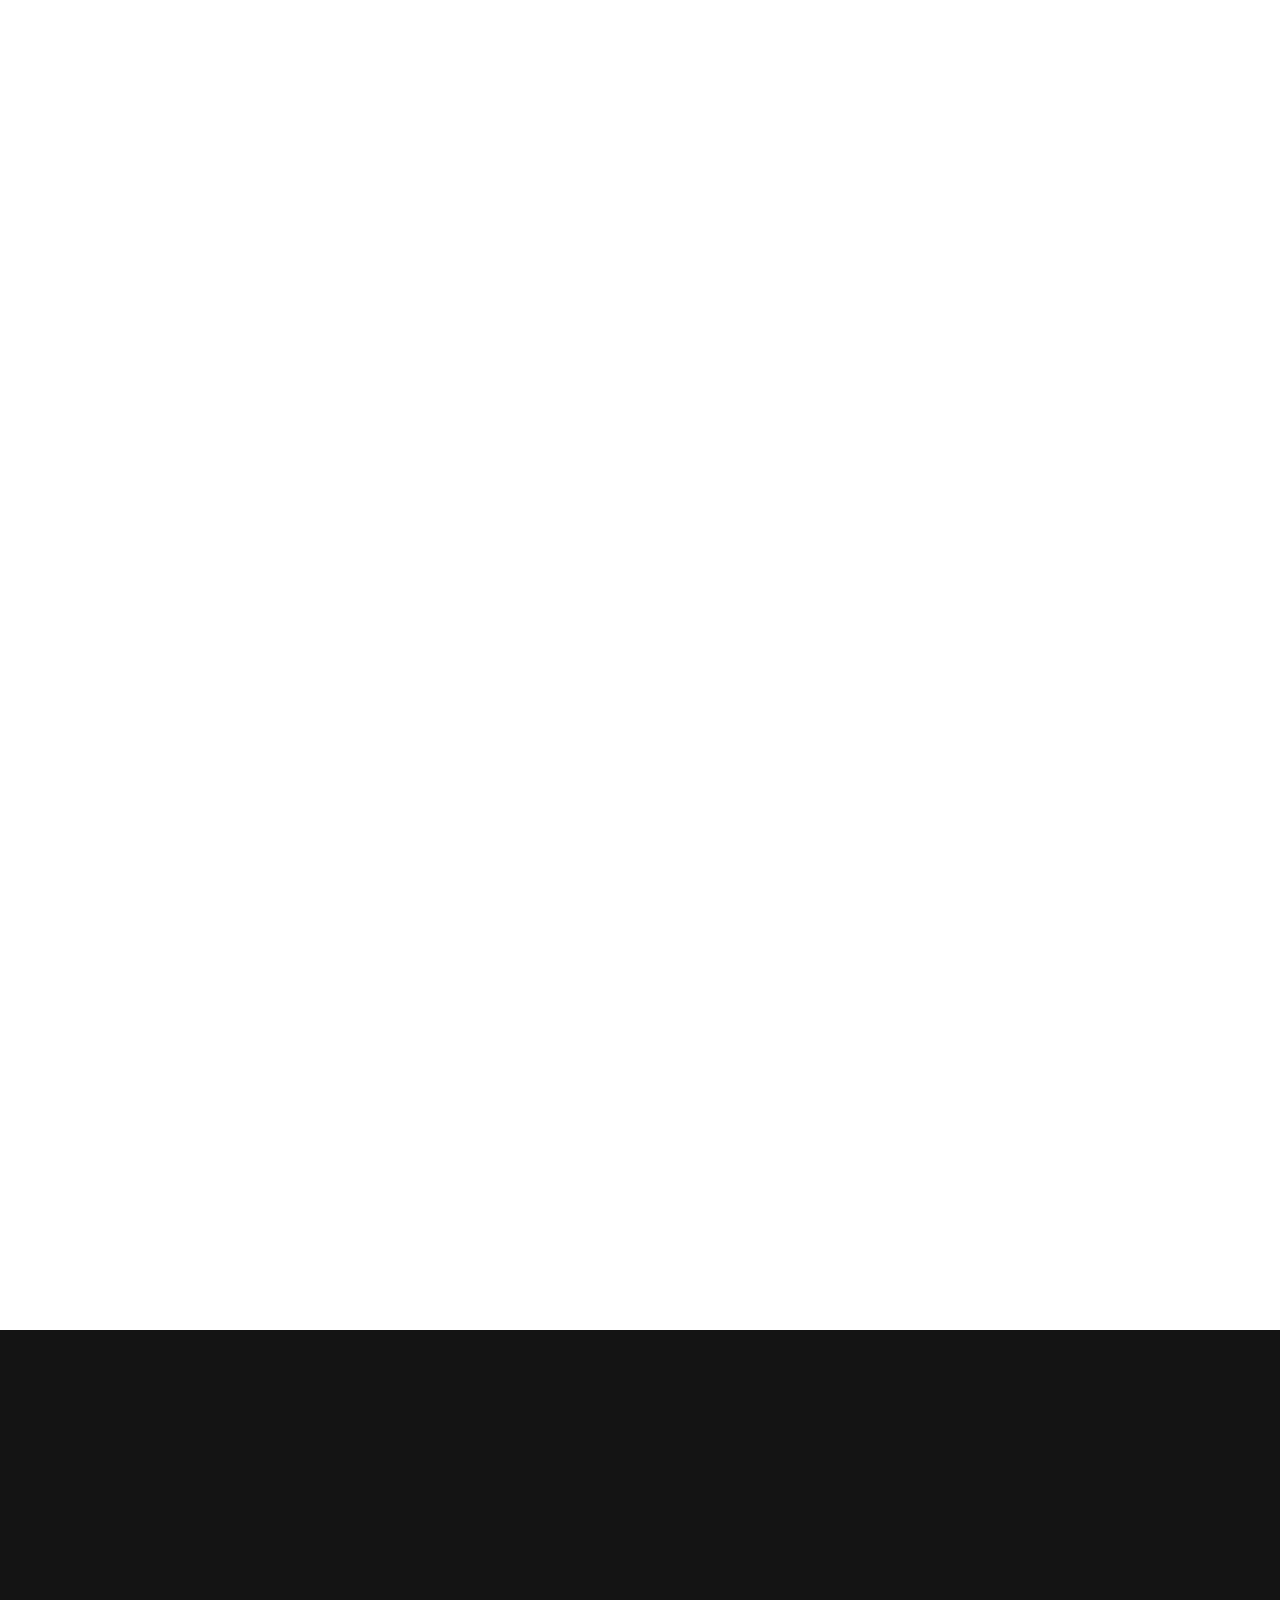
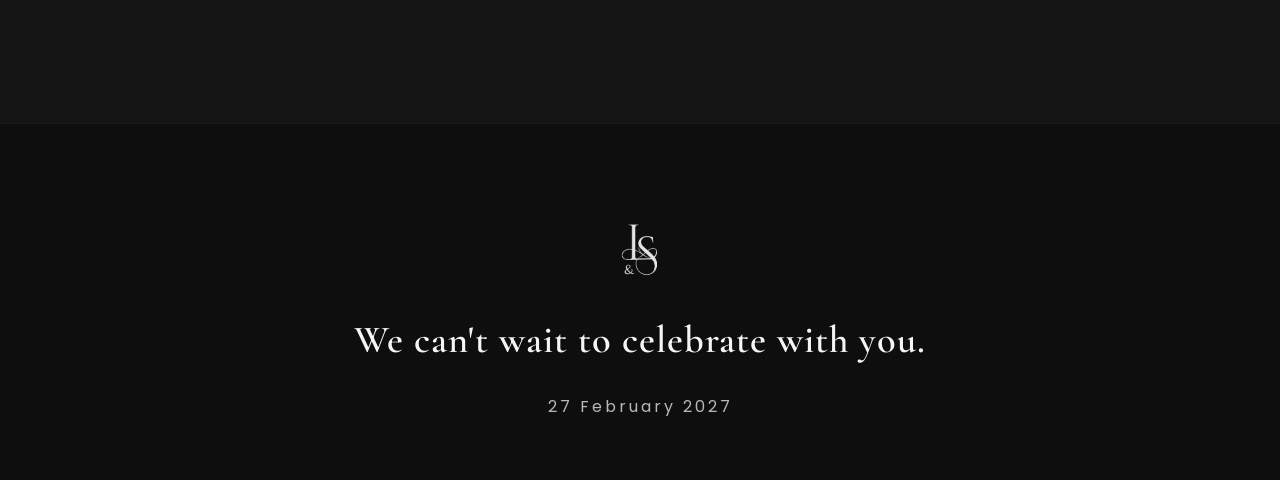
==== commit 151a0415: "FAQ and FORM updates" ====
--- a/index.html
+++ b/index.html
@@ -833,6 +833,13 @@
             <option>Sorry, I can&#39;t make it.</option>
           </select>
 
+          <select id="stay" required>
+            <option value="">I will stay for 2 nights (26th to 28th)</option>
+            <option>I will stay for 1 night (26th to 27th)</option>
+            <option>I will stay for 1 night (27th to 28th)</option>
+            <option>I will not be staying</option>
+          </select>
+
           <textarea id="message" placeholder="Leave us a message..."></textarea>
 
           <p class="rsvp-footer">We can&#39;t wait to celebrate with you!</p>
@@ -867,9 +874,14 @@
           </h3>
 
           <p>
+            Check-in and check-out details will be finalized by December 2026.
+            We&#39;ll personally reach out to you with the complete information
+            once everything is confirmed.
+            <!--
             Check-in is <strong>2:00 PM</strong> on February 26, 2027, and
             check-out is <strong>12:00 PM</strong>
             on February 28, 2027.
+            -->
           </p>
         </div>
 
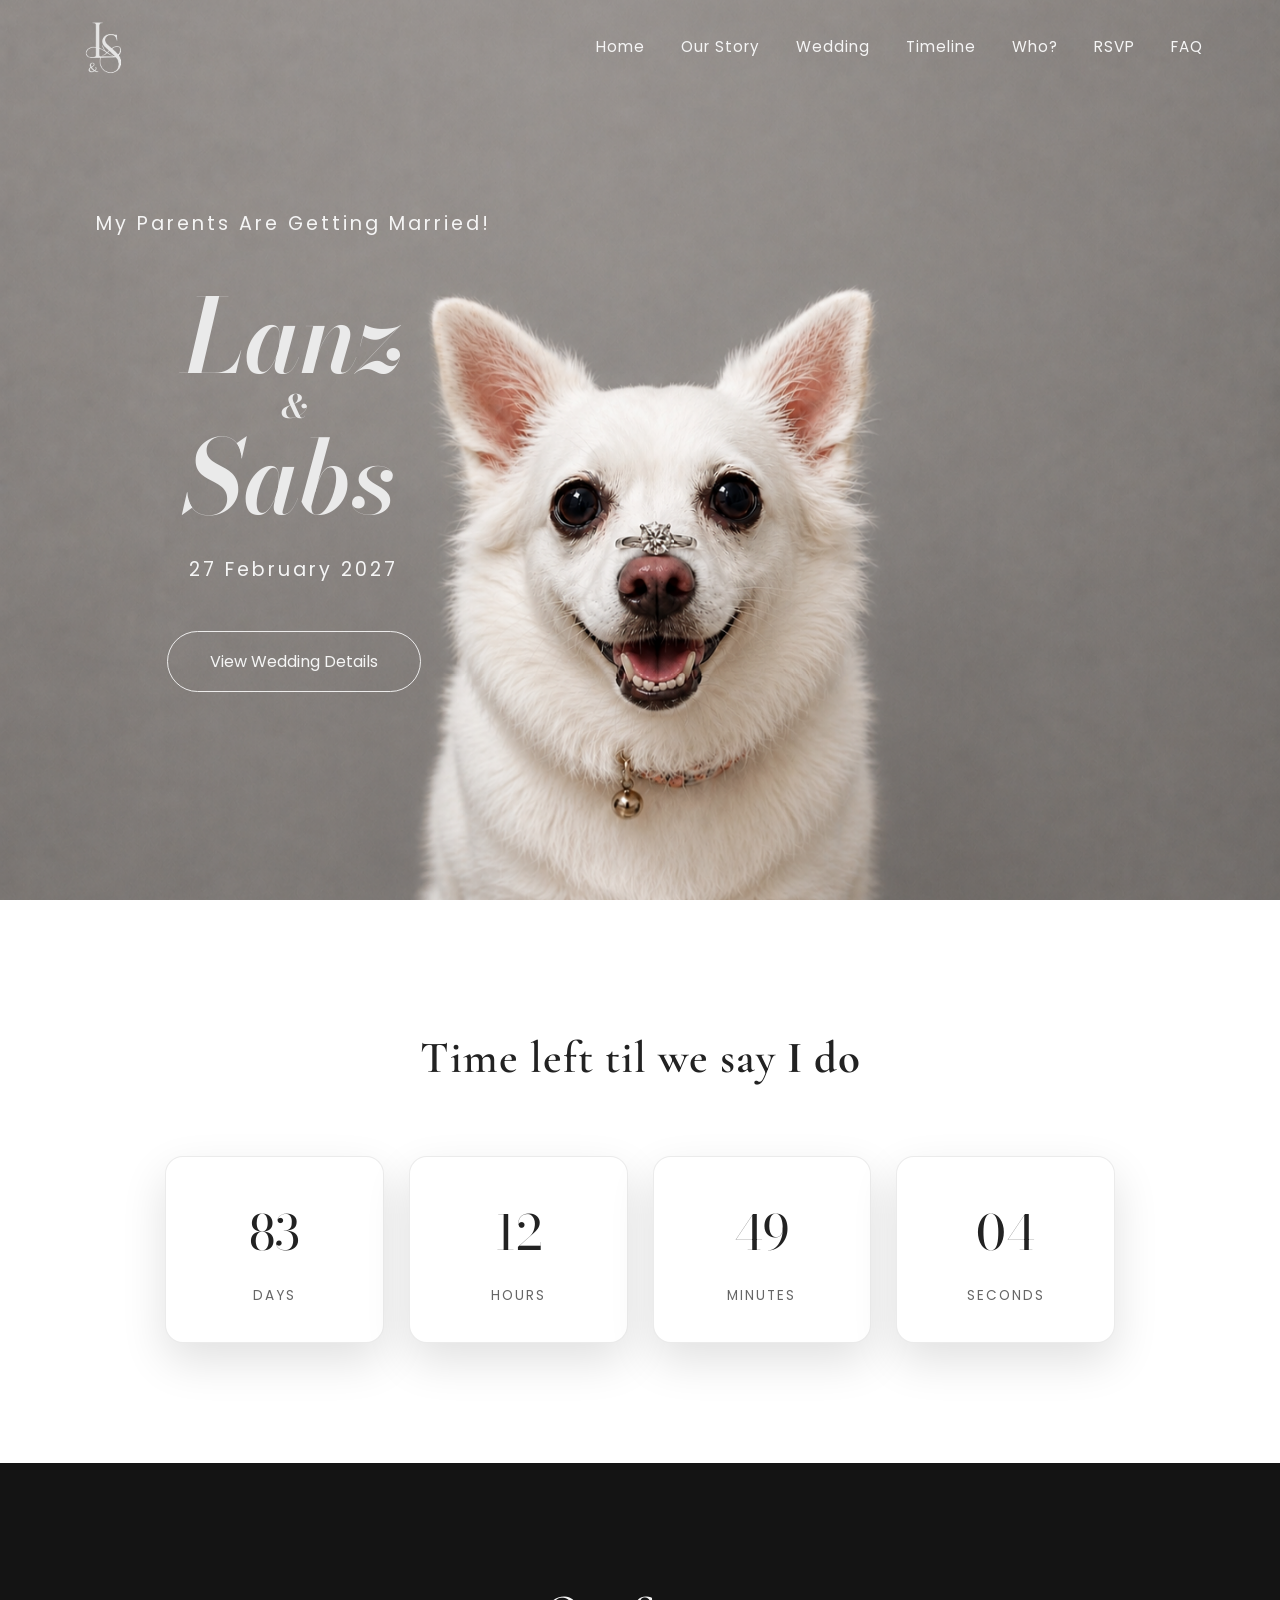
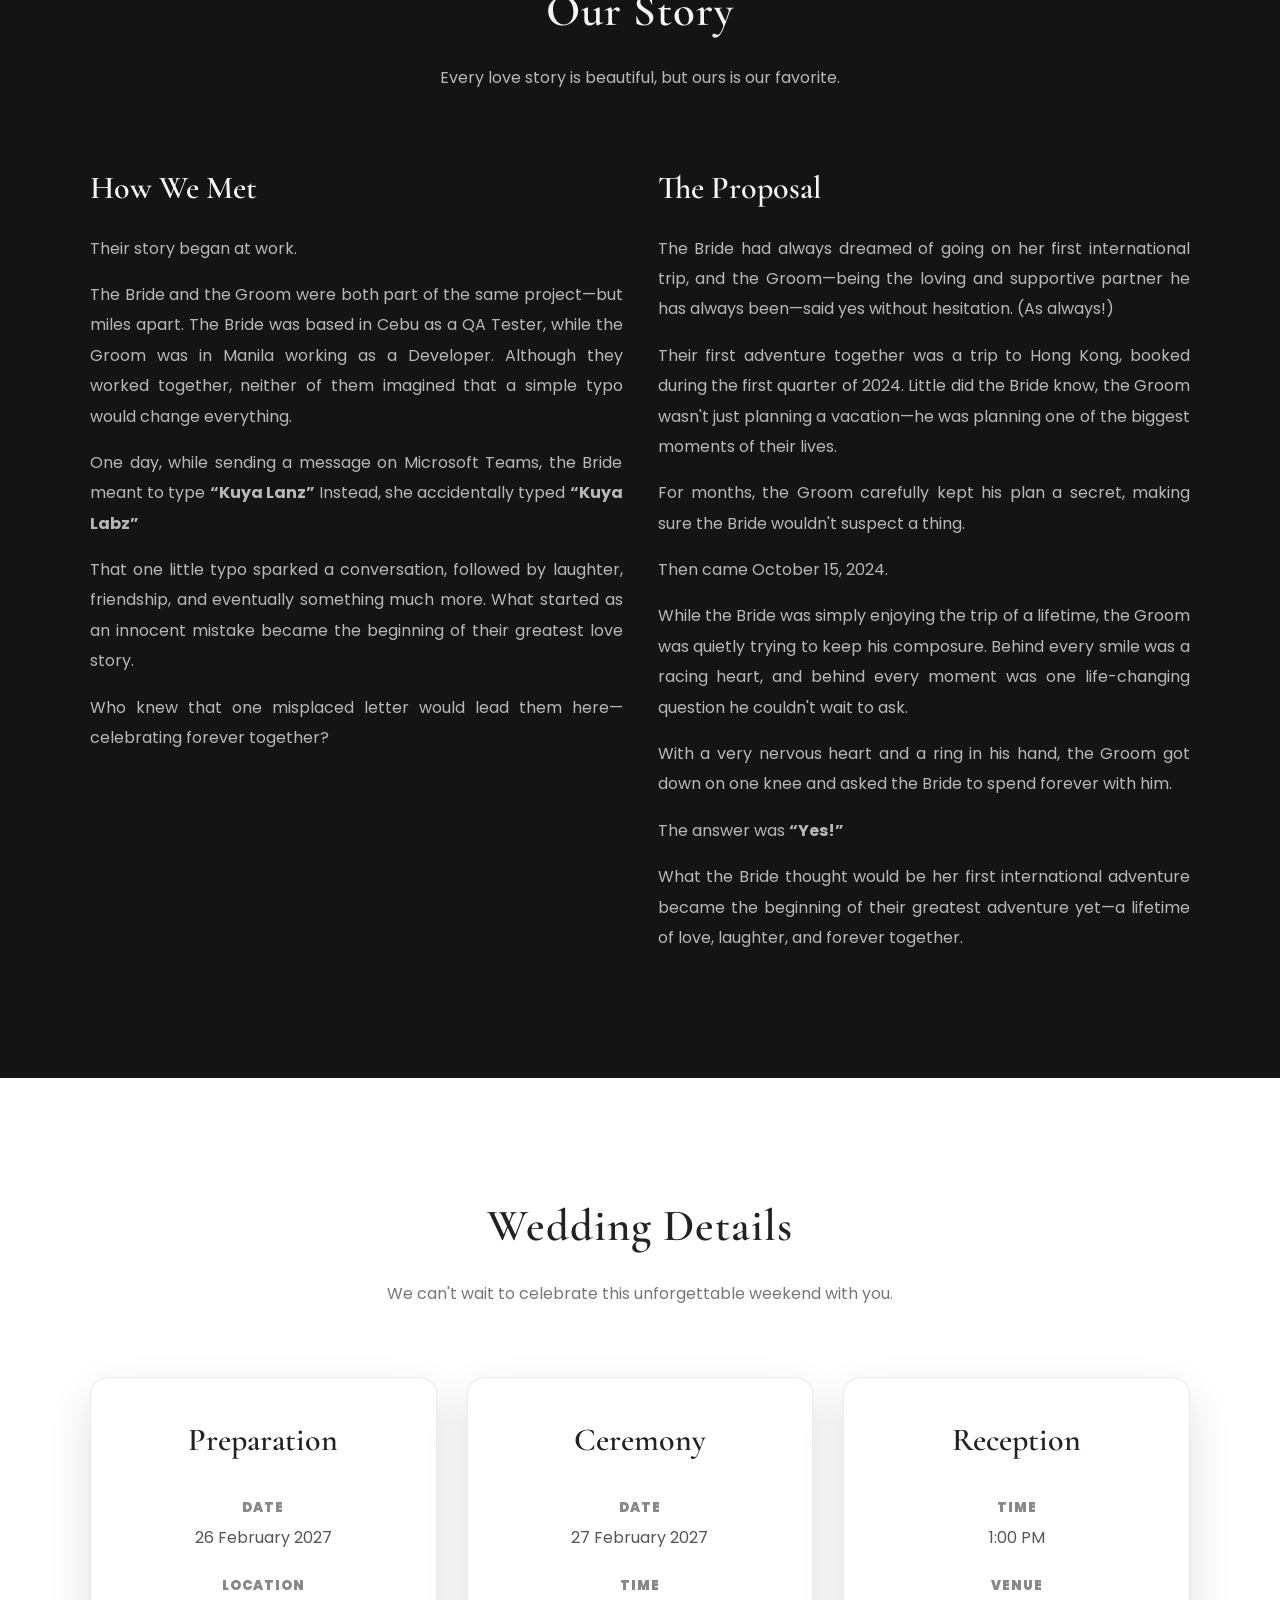
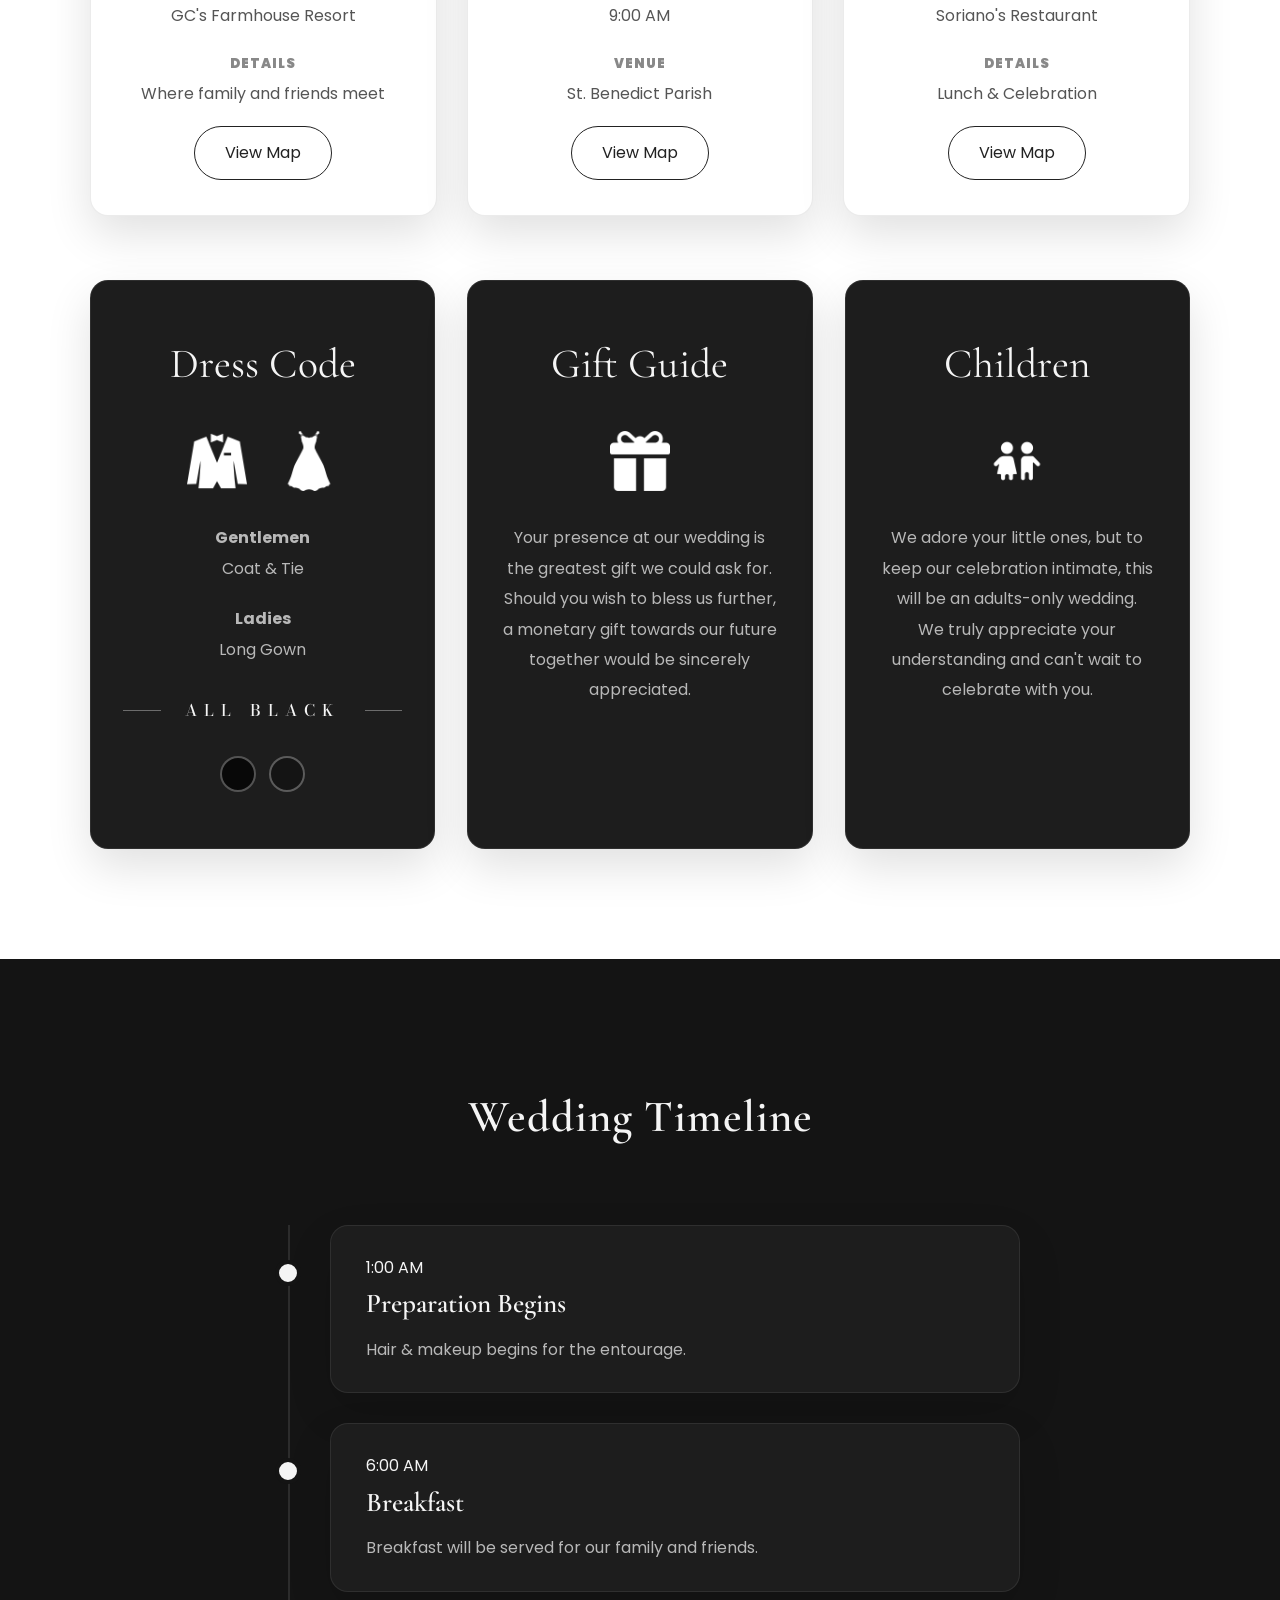
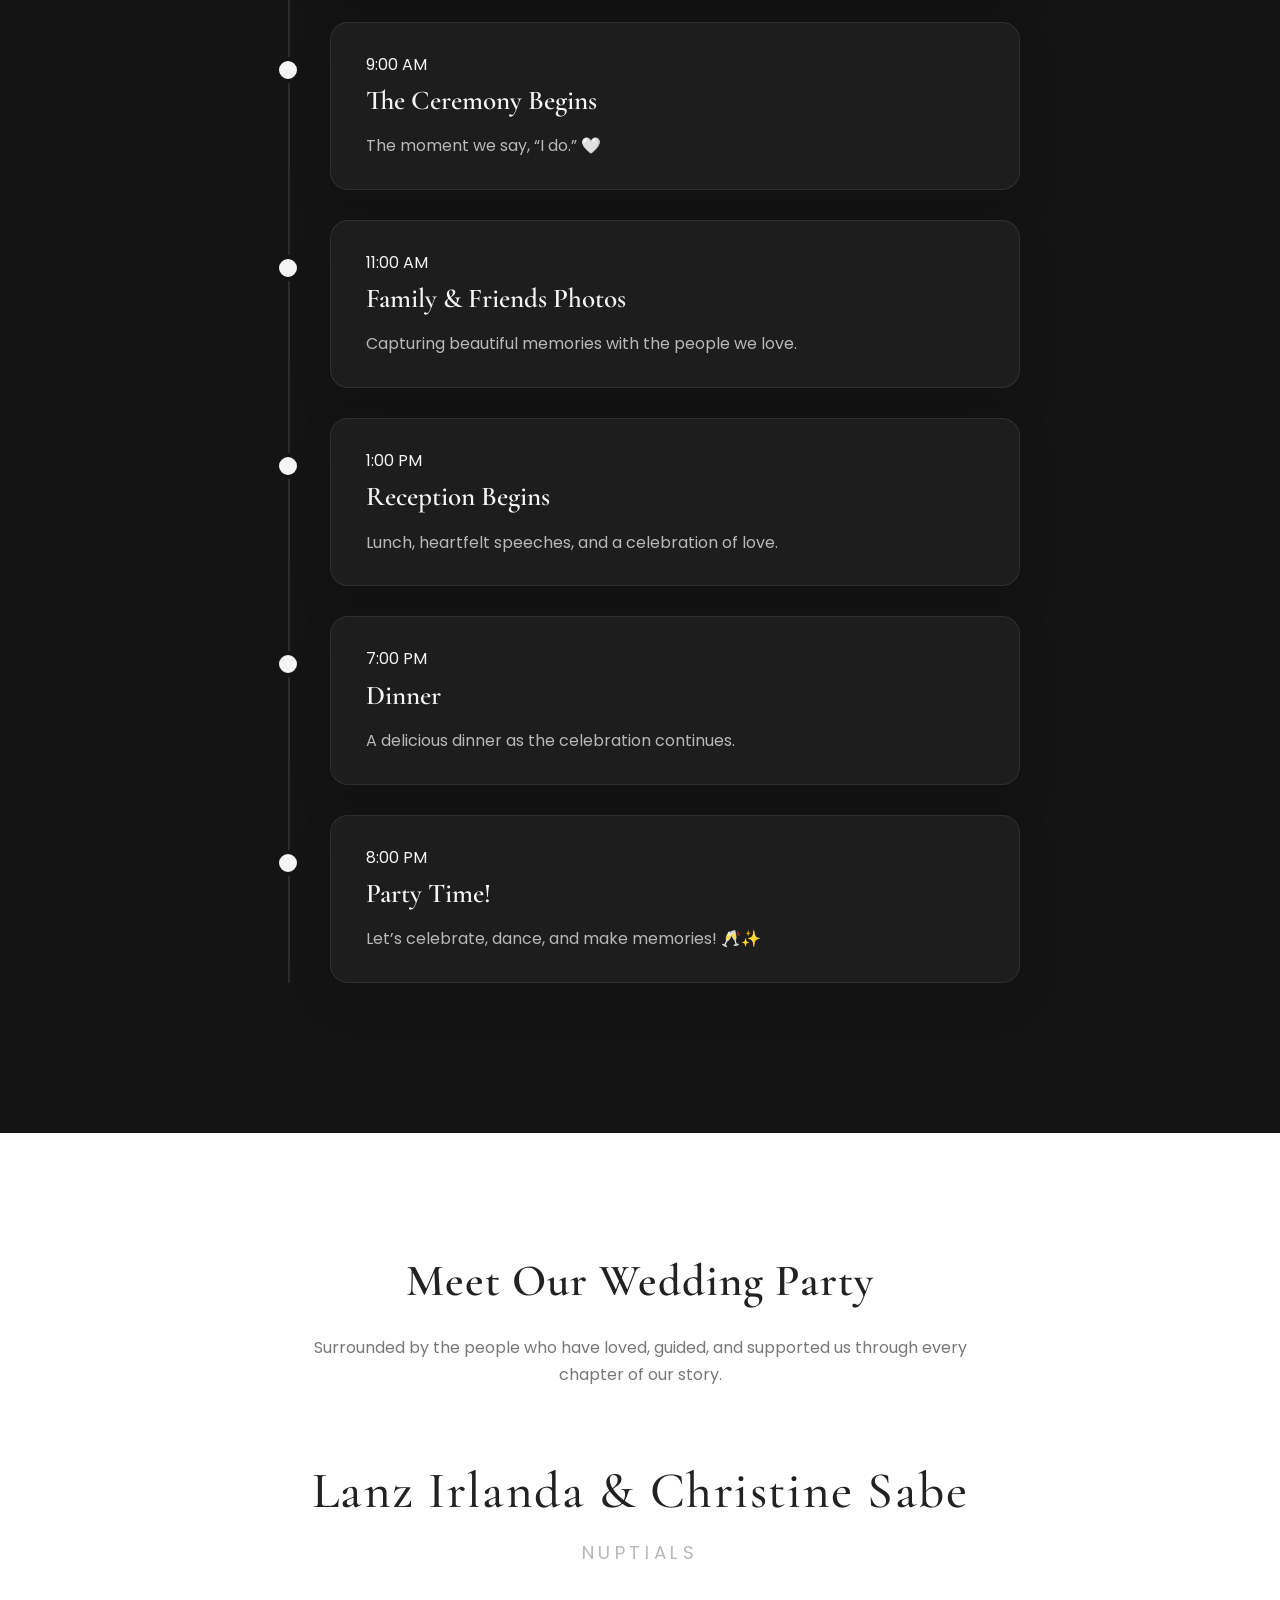
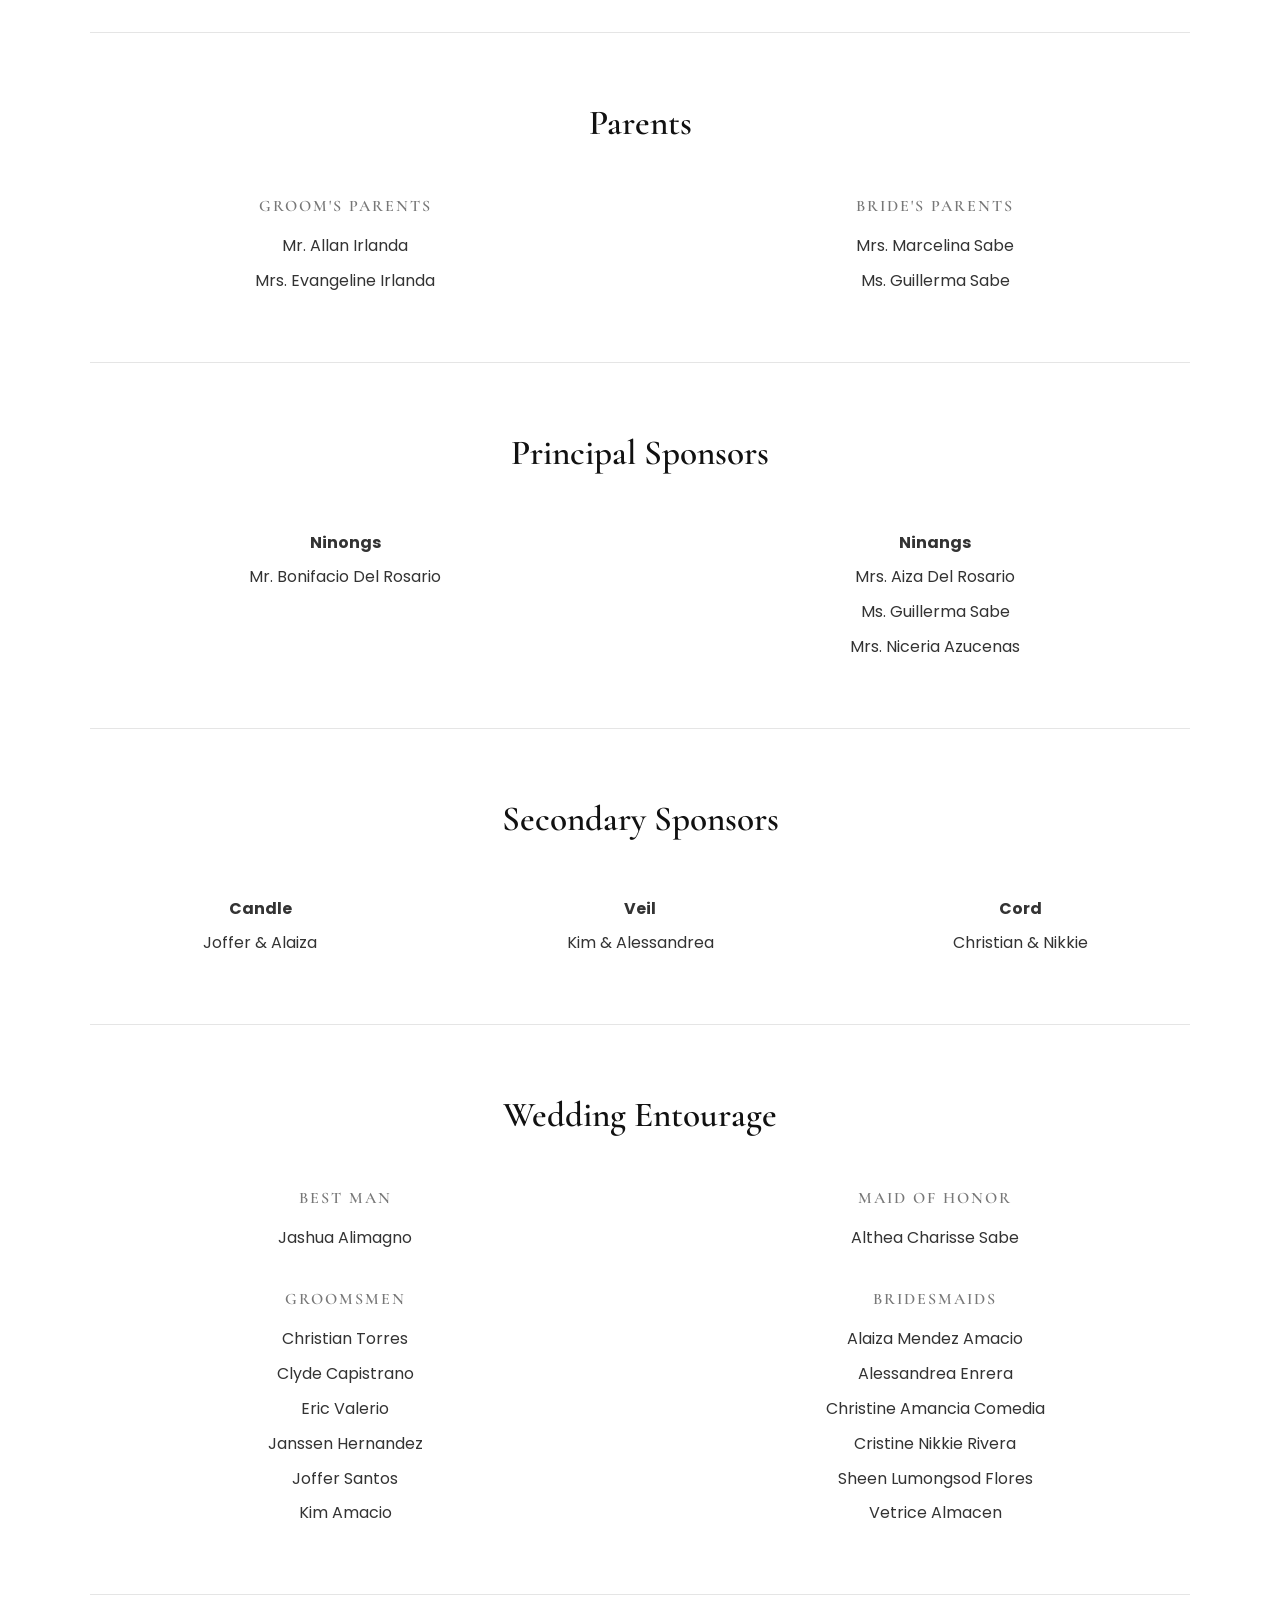
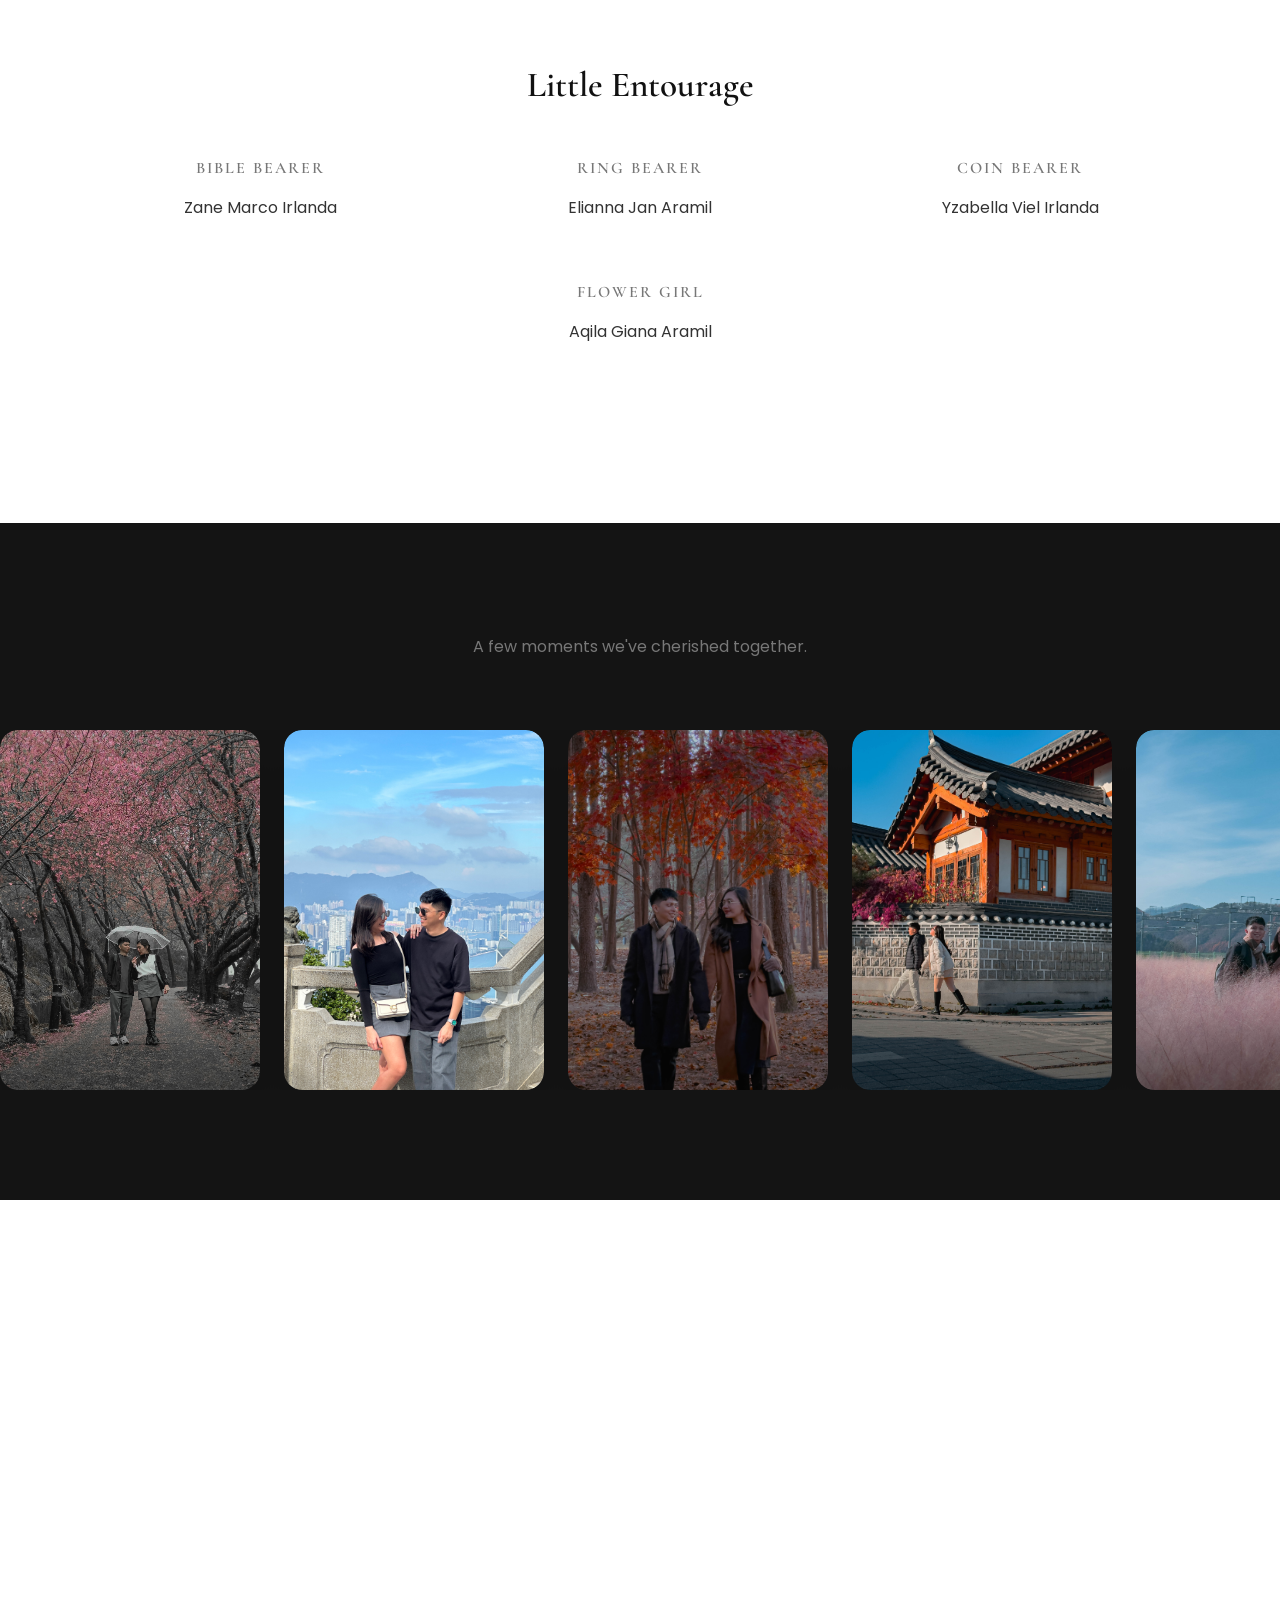
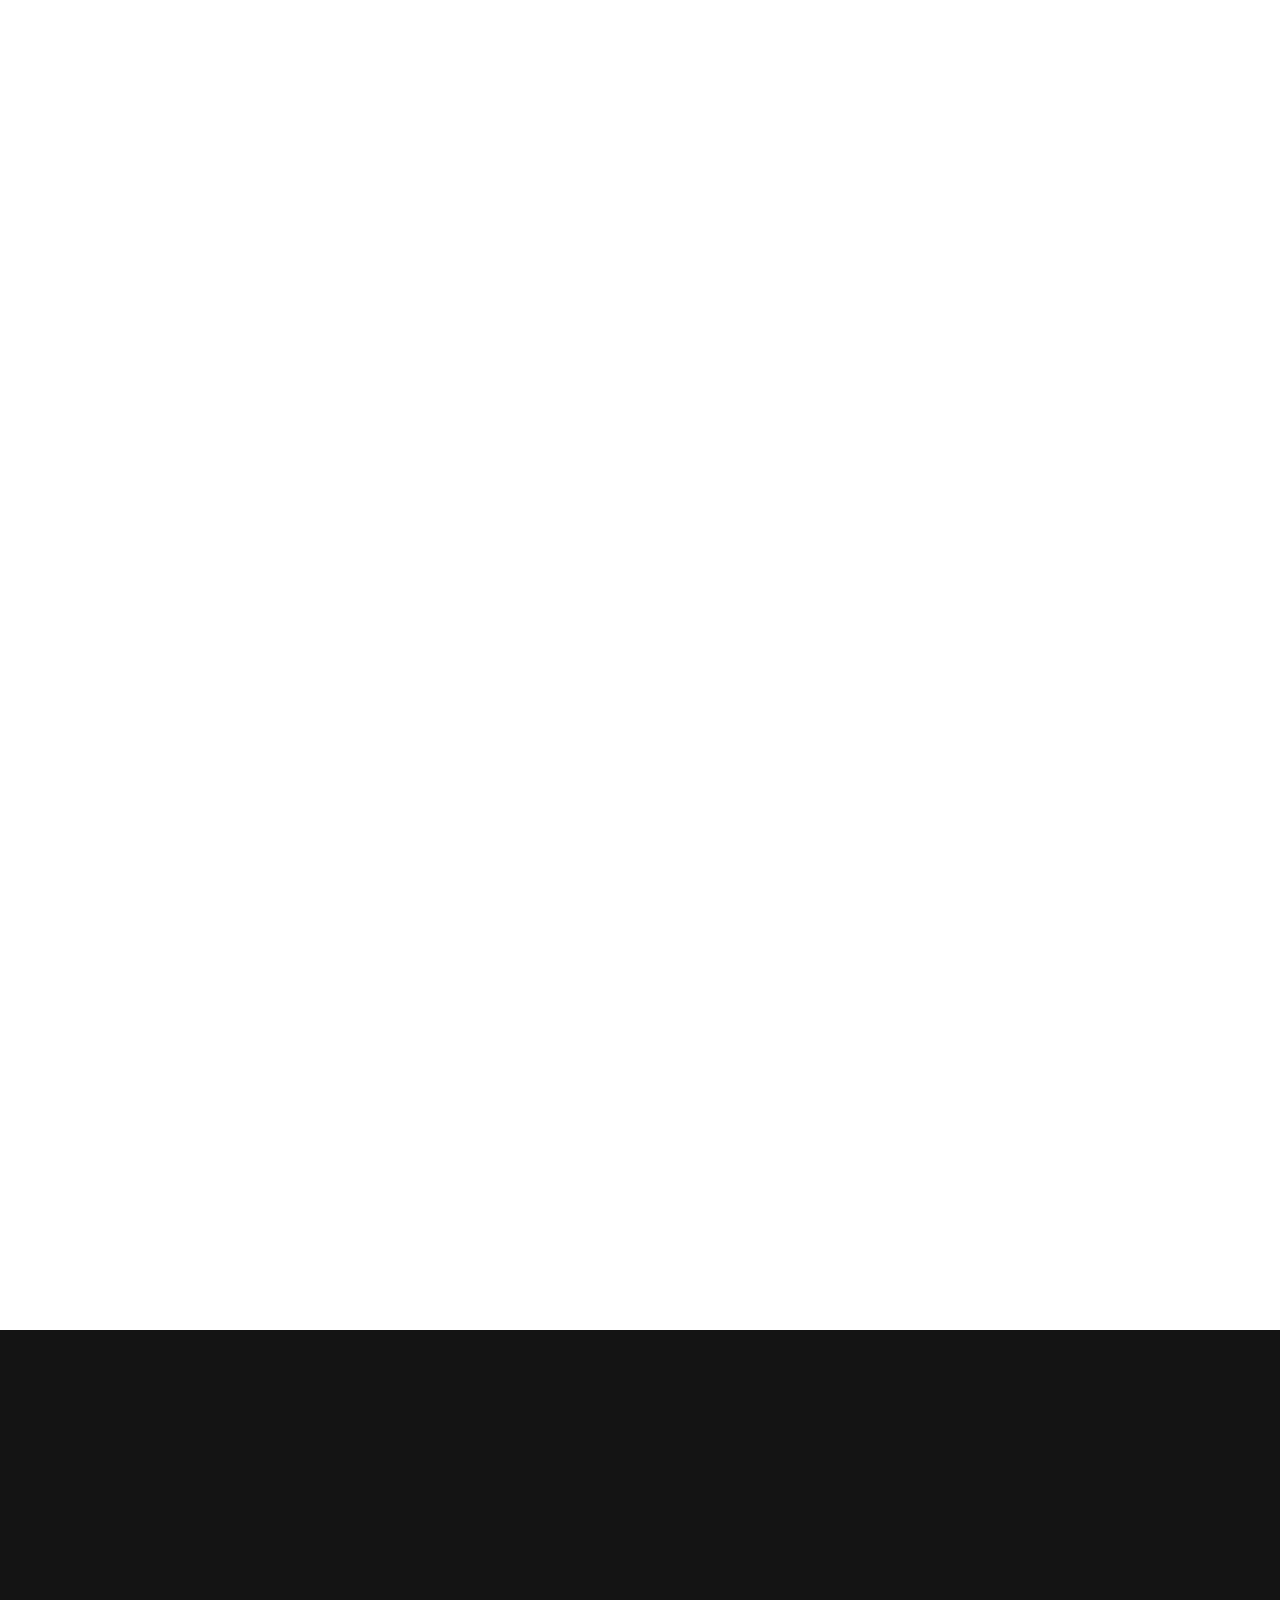
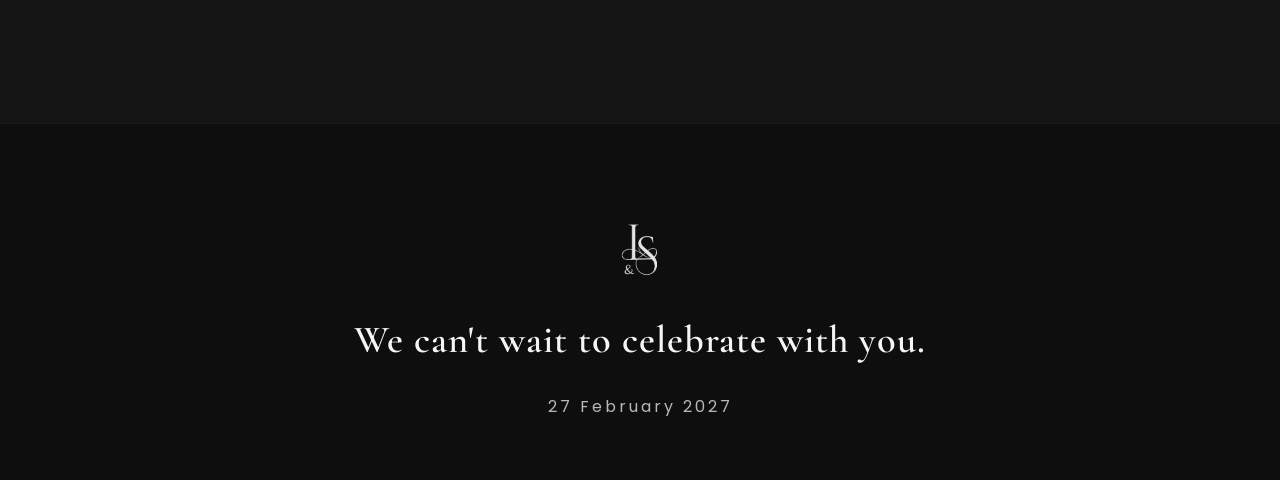
==== commit c5948442: "share image" ====
--- a/index.html
+++ b/index.html
@@ -11,6 +11,8 @@
       name="description"
       content="Join Lanz & Sabs as they celebrate their wedding on 27 February 2027."
     />
+
+    <meta name="og:image" content="images/gallery/galleryimage4.jpg" />
 
     <meta name="theme-color" content="#141414" />
 
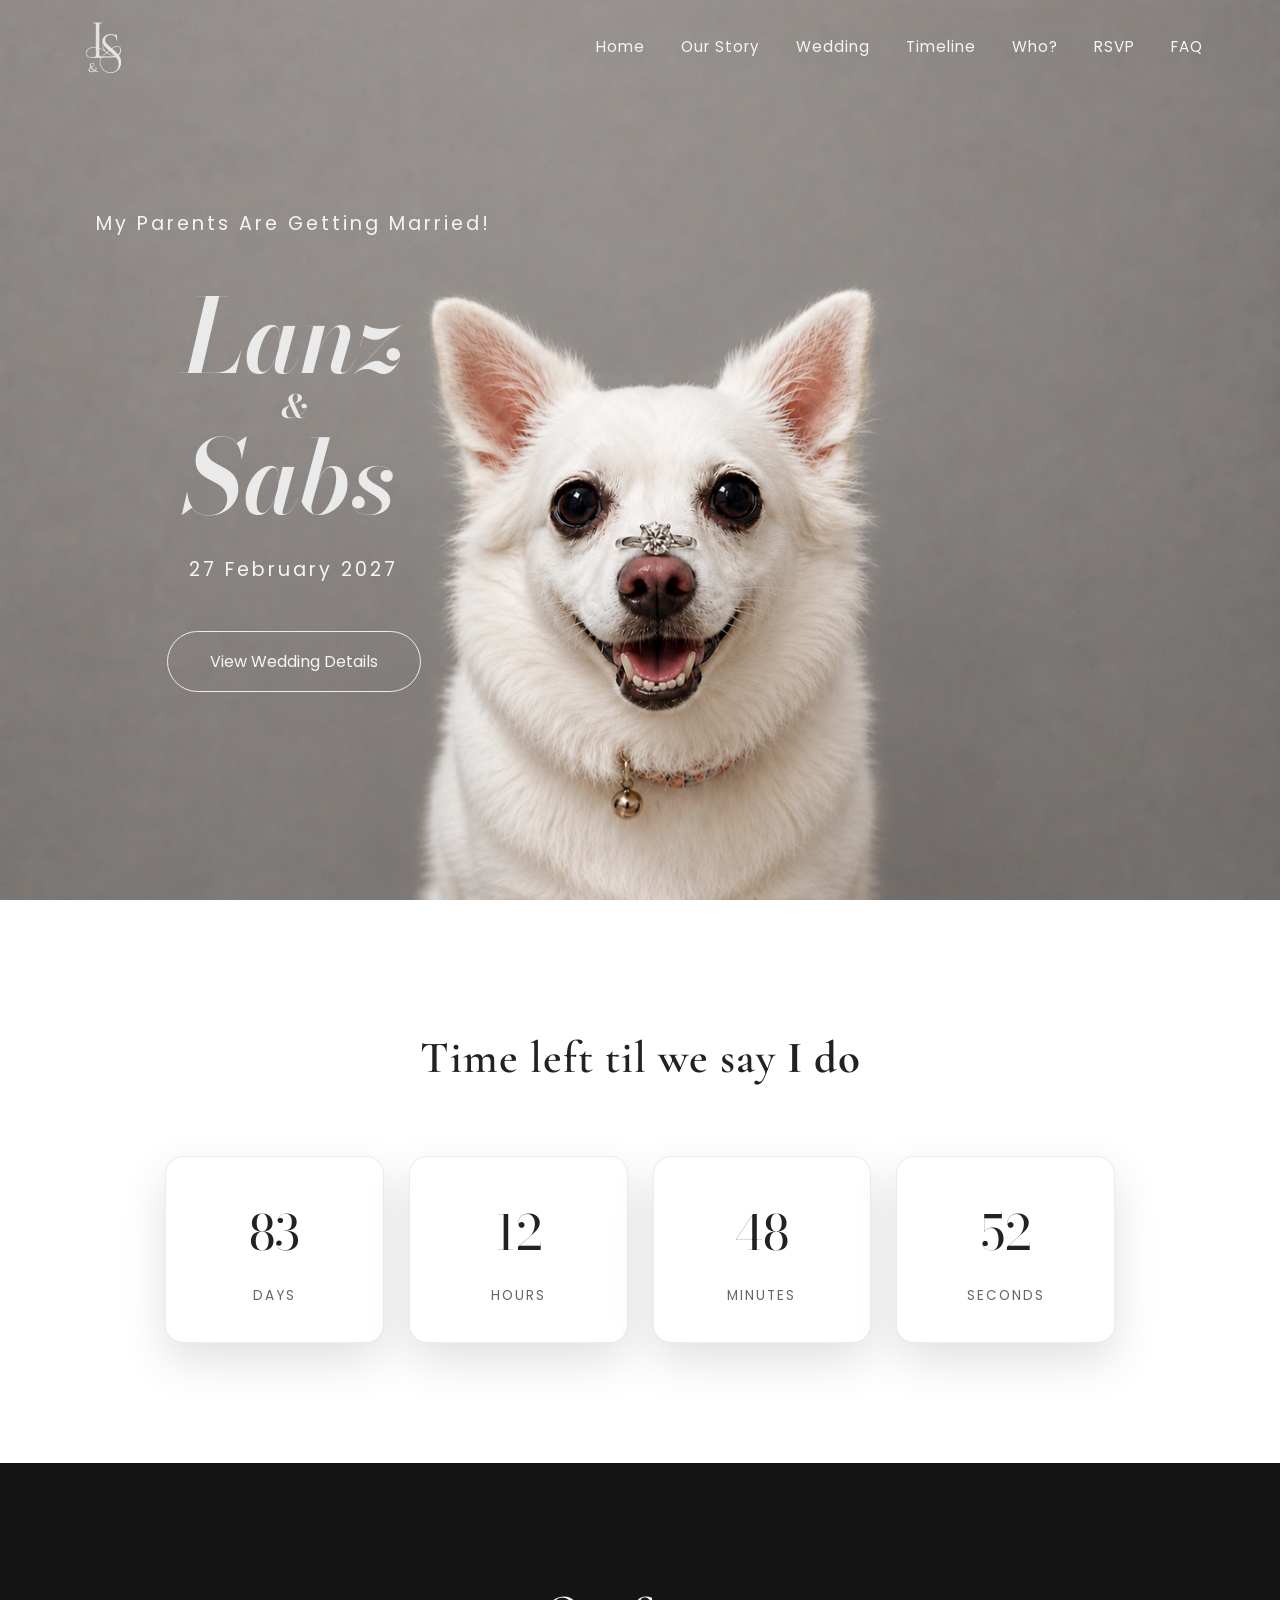
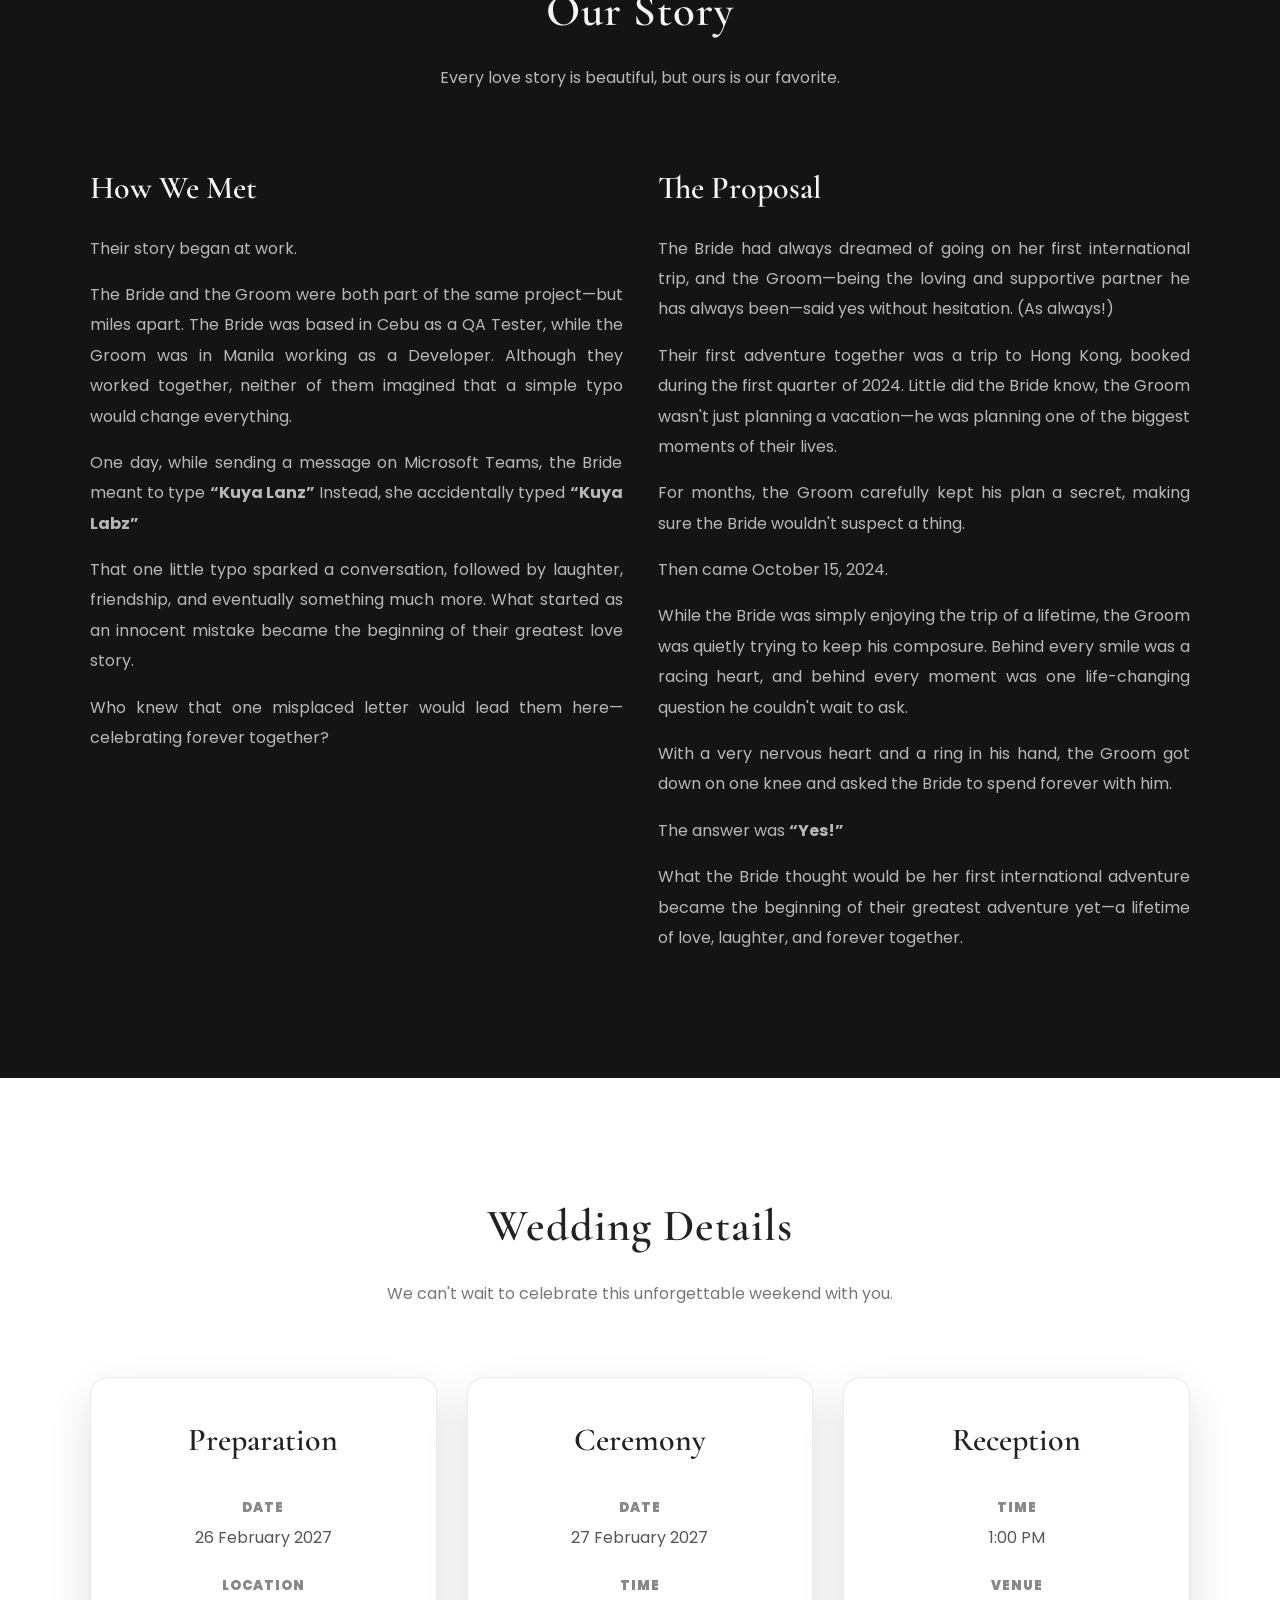
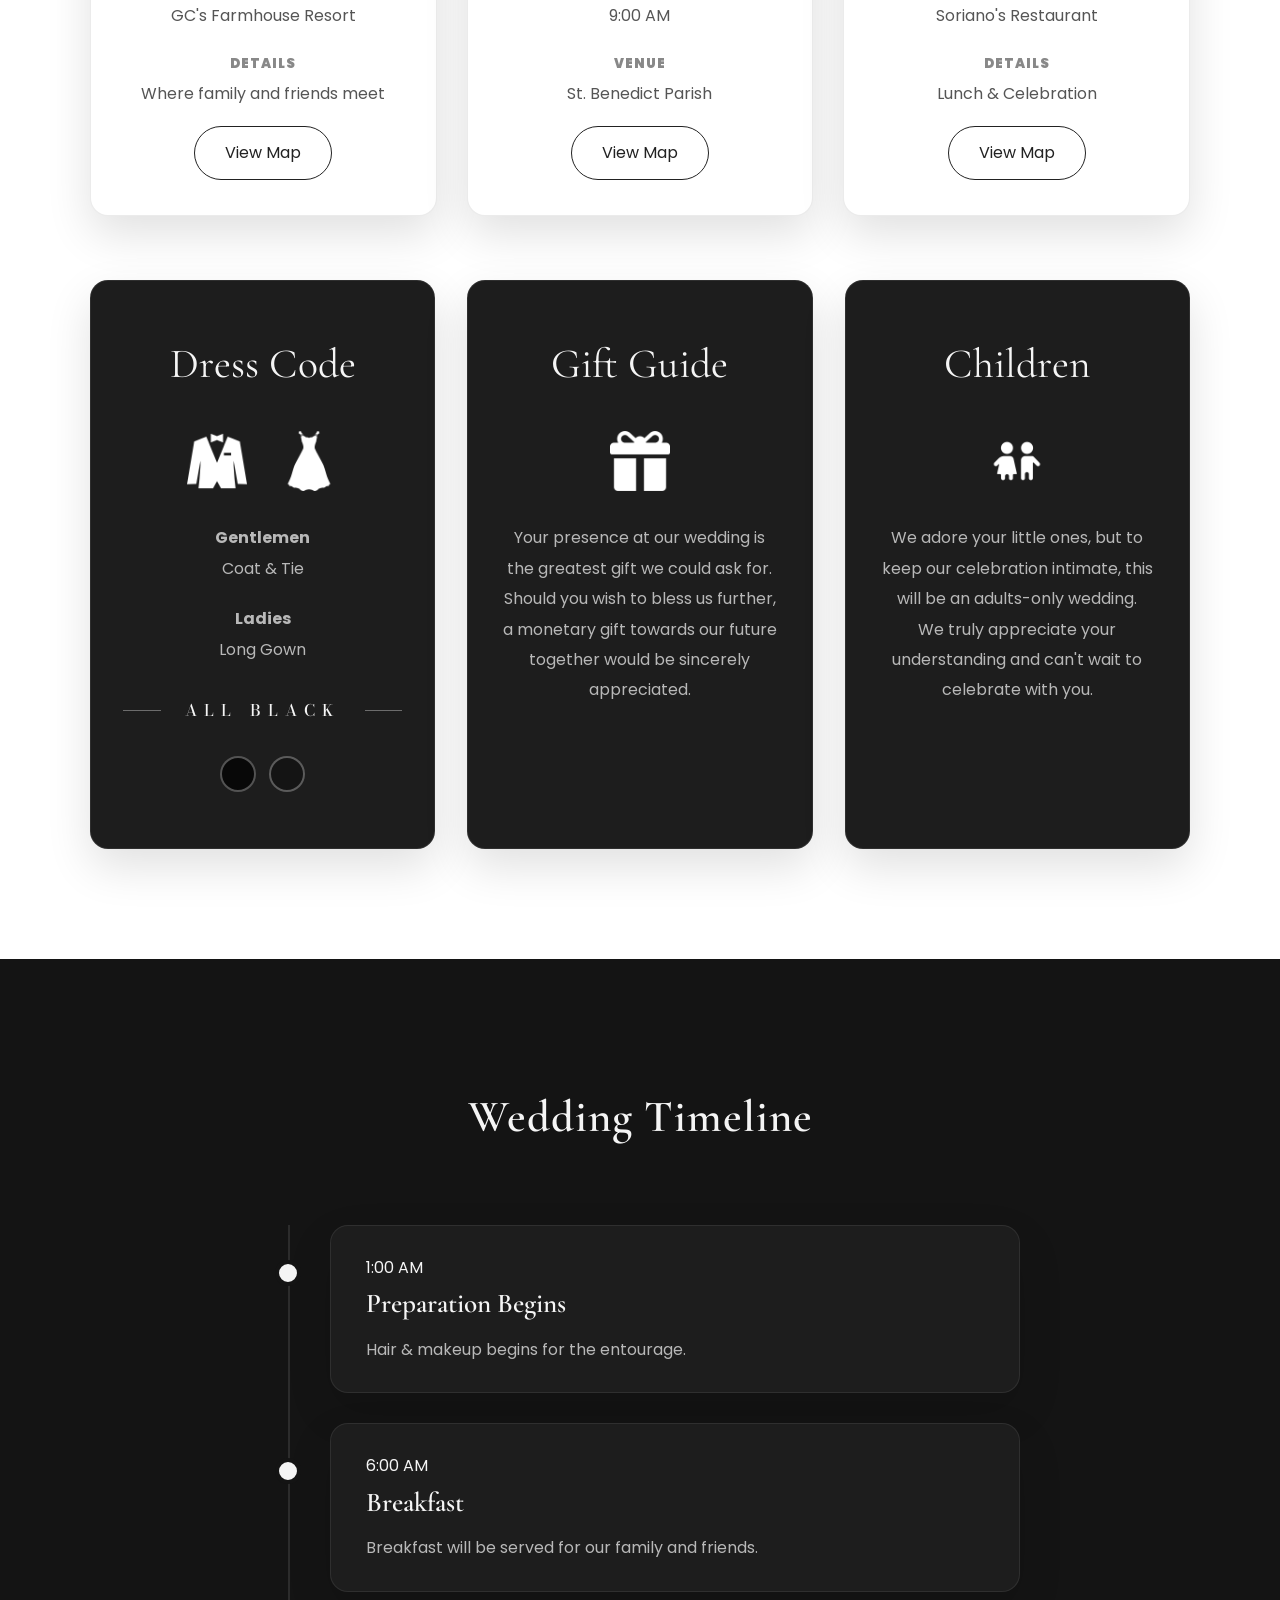
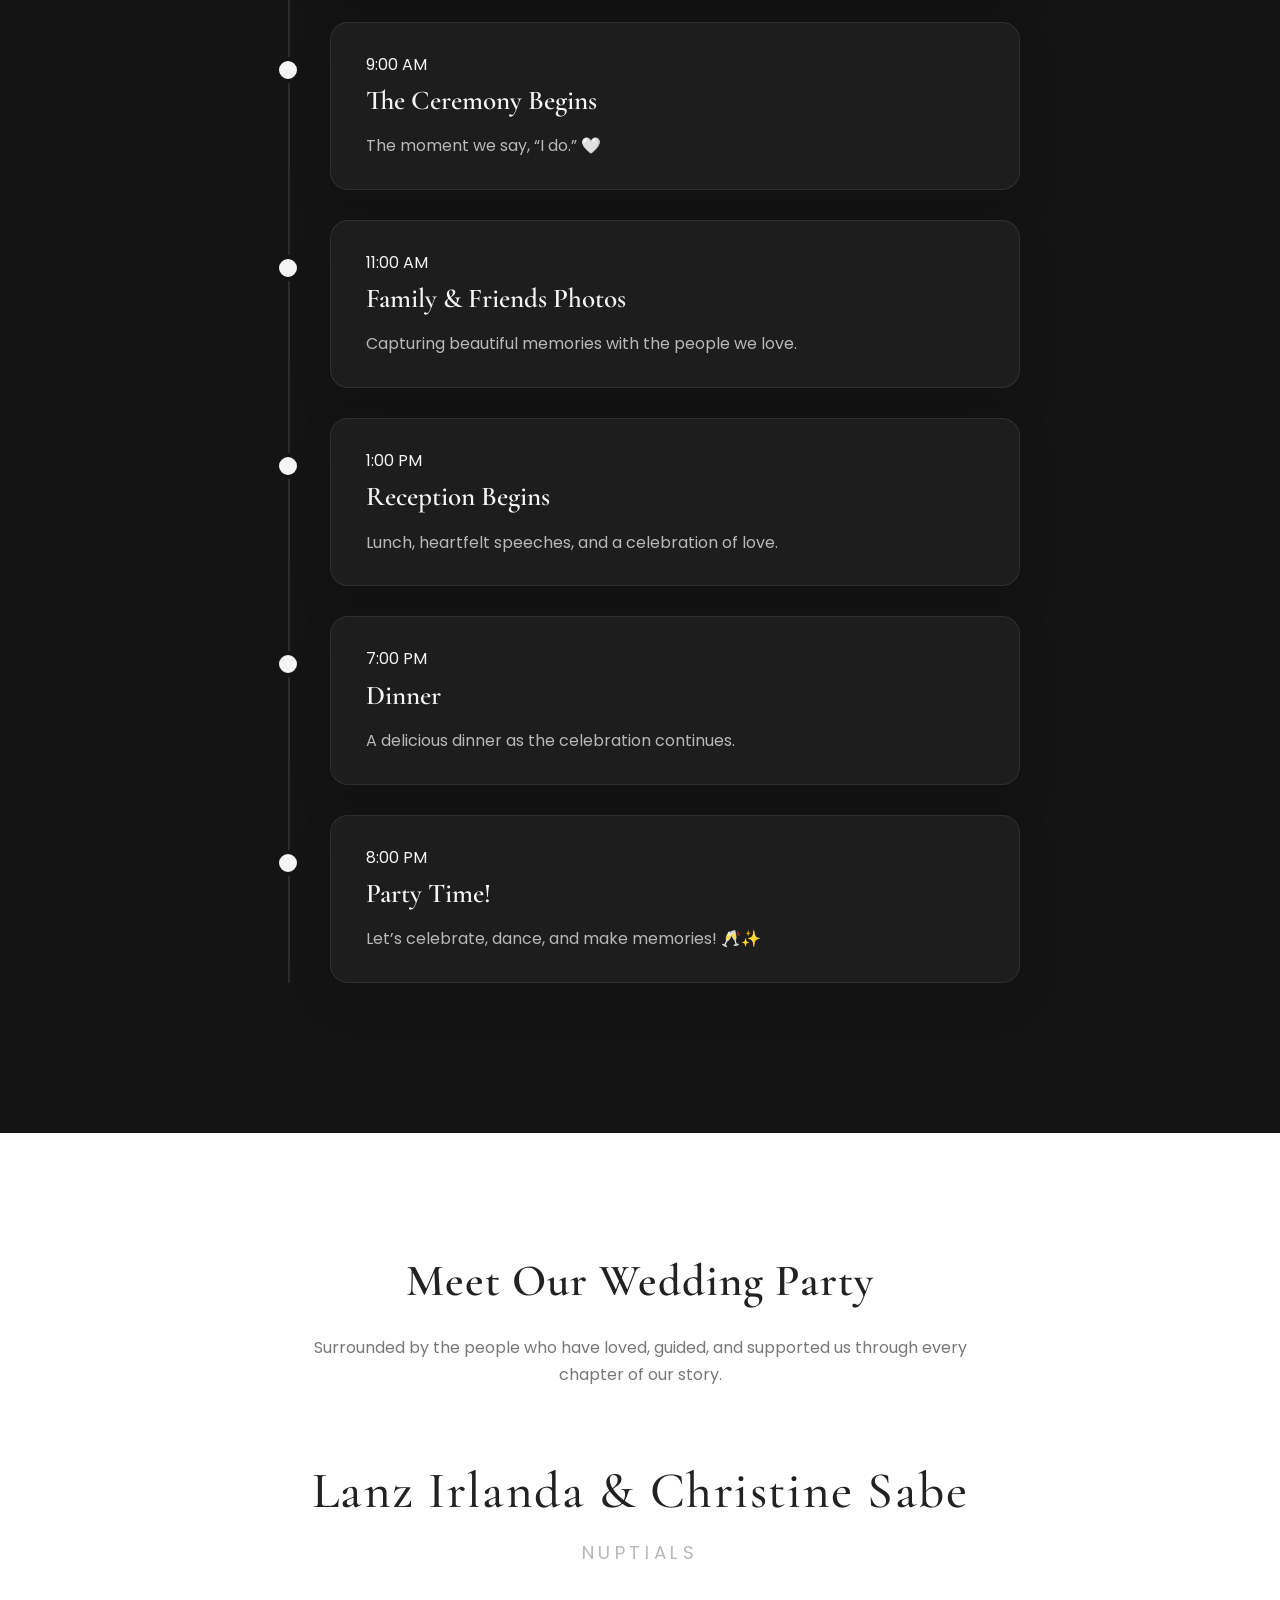
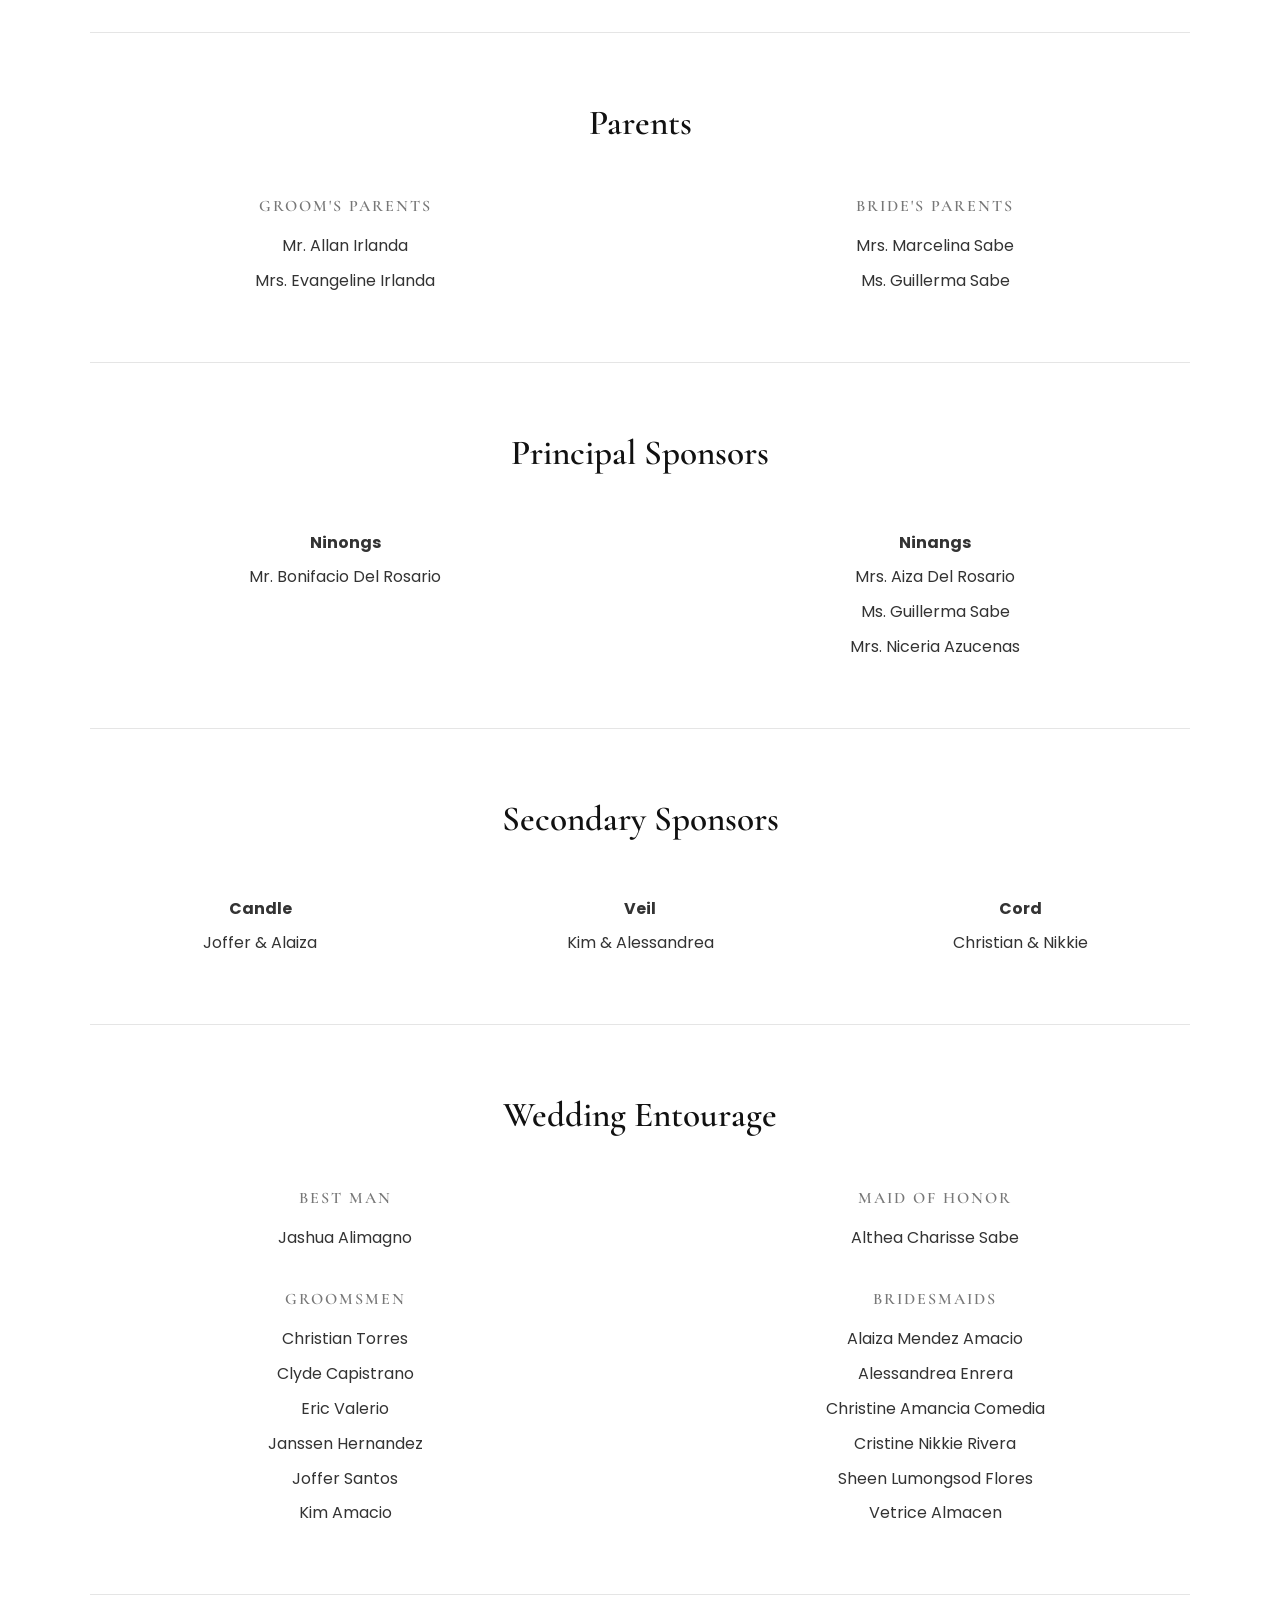
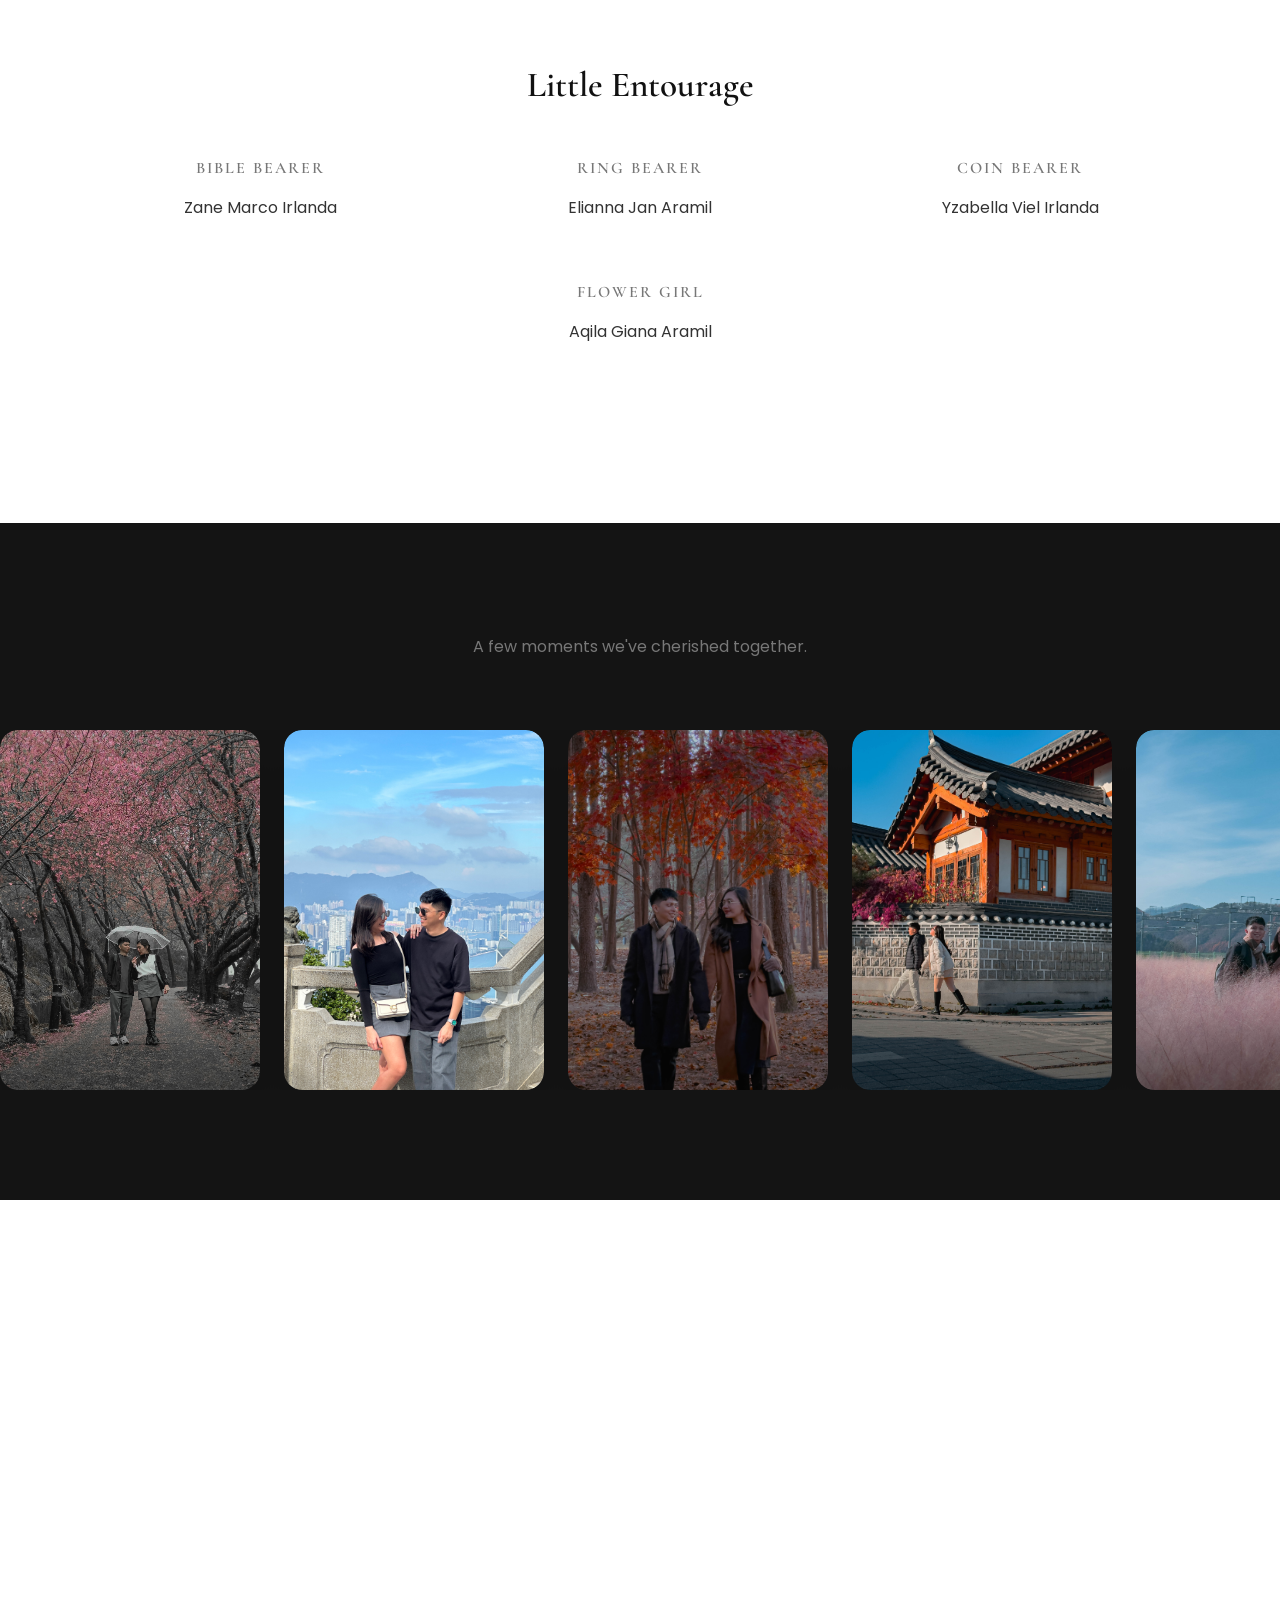
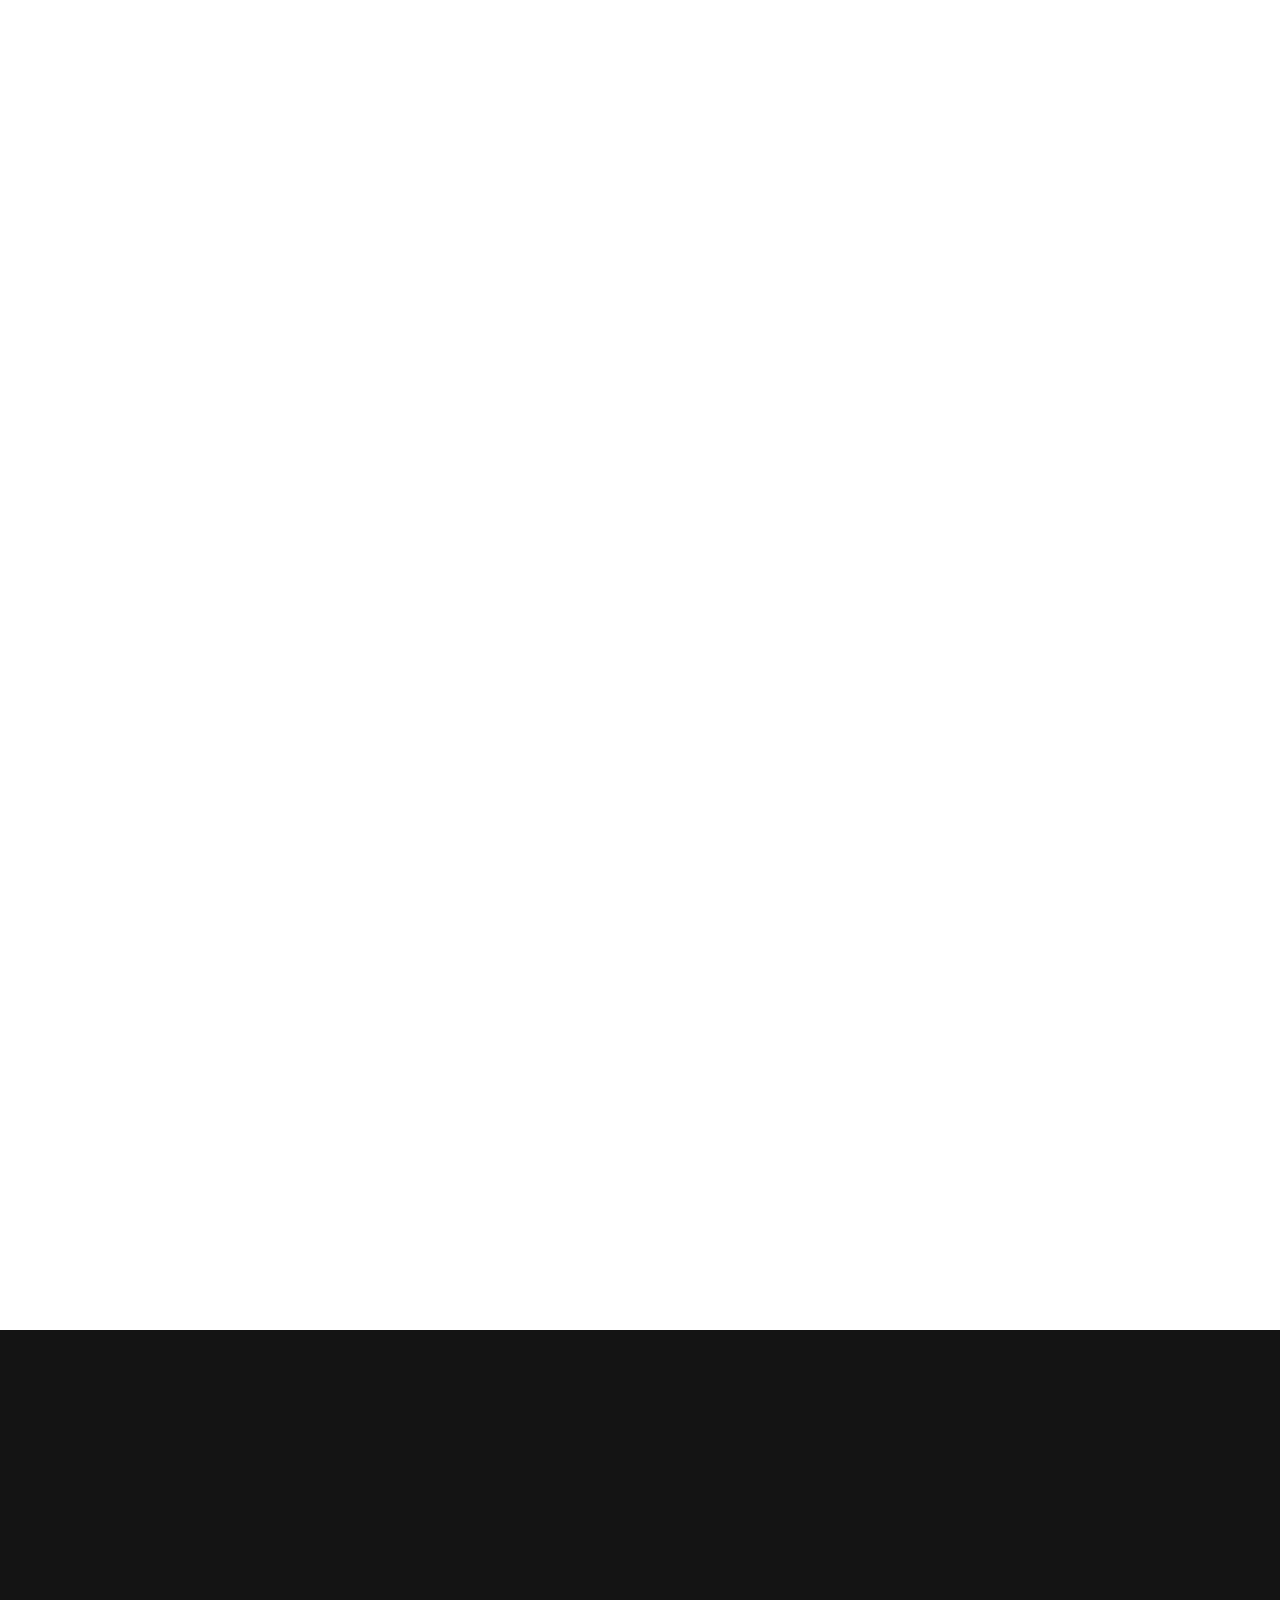
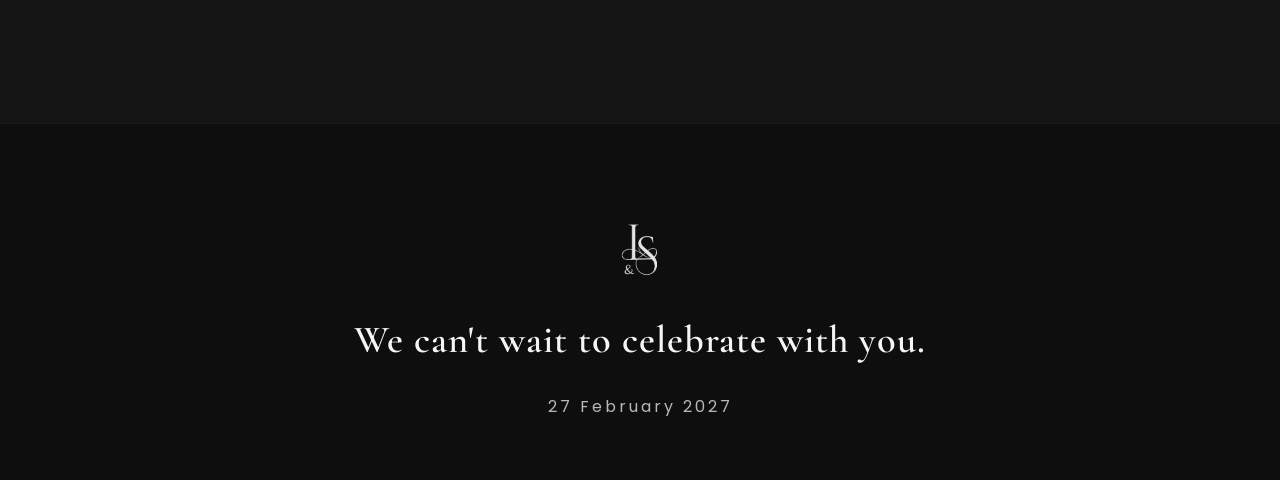
==== commit 5bc177a3: "fix image share" ====
--- a/index.html
+++ b/index.html
@@ -12,7 +12,10 @@
       content="Join Lanz & Sabs as they celebrate their wedding on 27 February 2027."
     />
 
-    <meta name="og:image" content="images/gallery/galleryimage4.jpg" />
+    <meta
+      name="og:image"
+      content="https://lanzgioevann-i.github.io/lanzsabswedding/images/gallery/galleryimage4.jpg"
+    />
 
     <meta name="theme-color" content="#141414" />
 
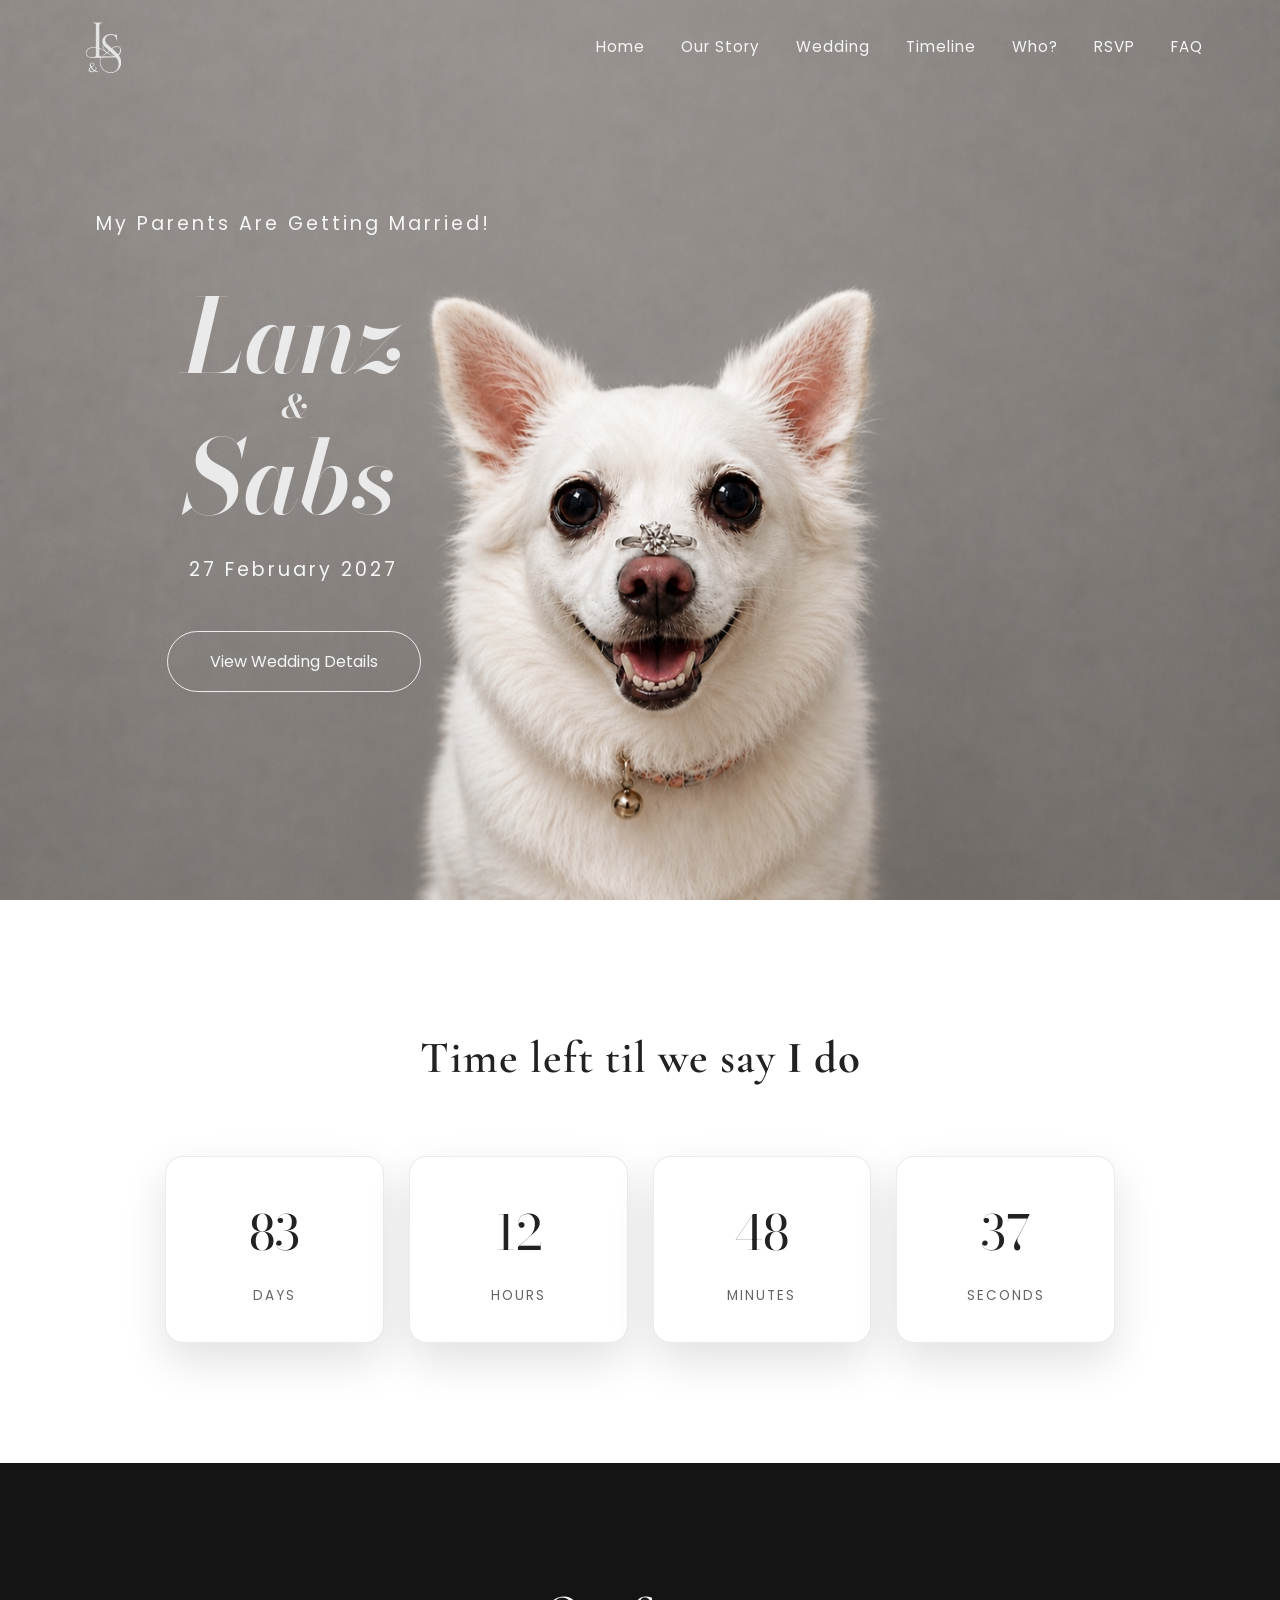
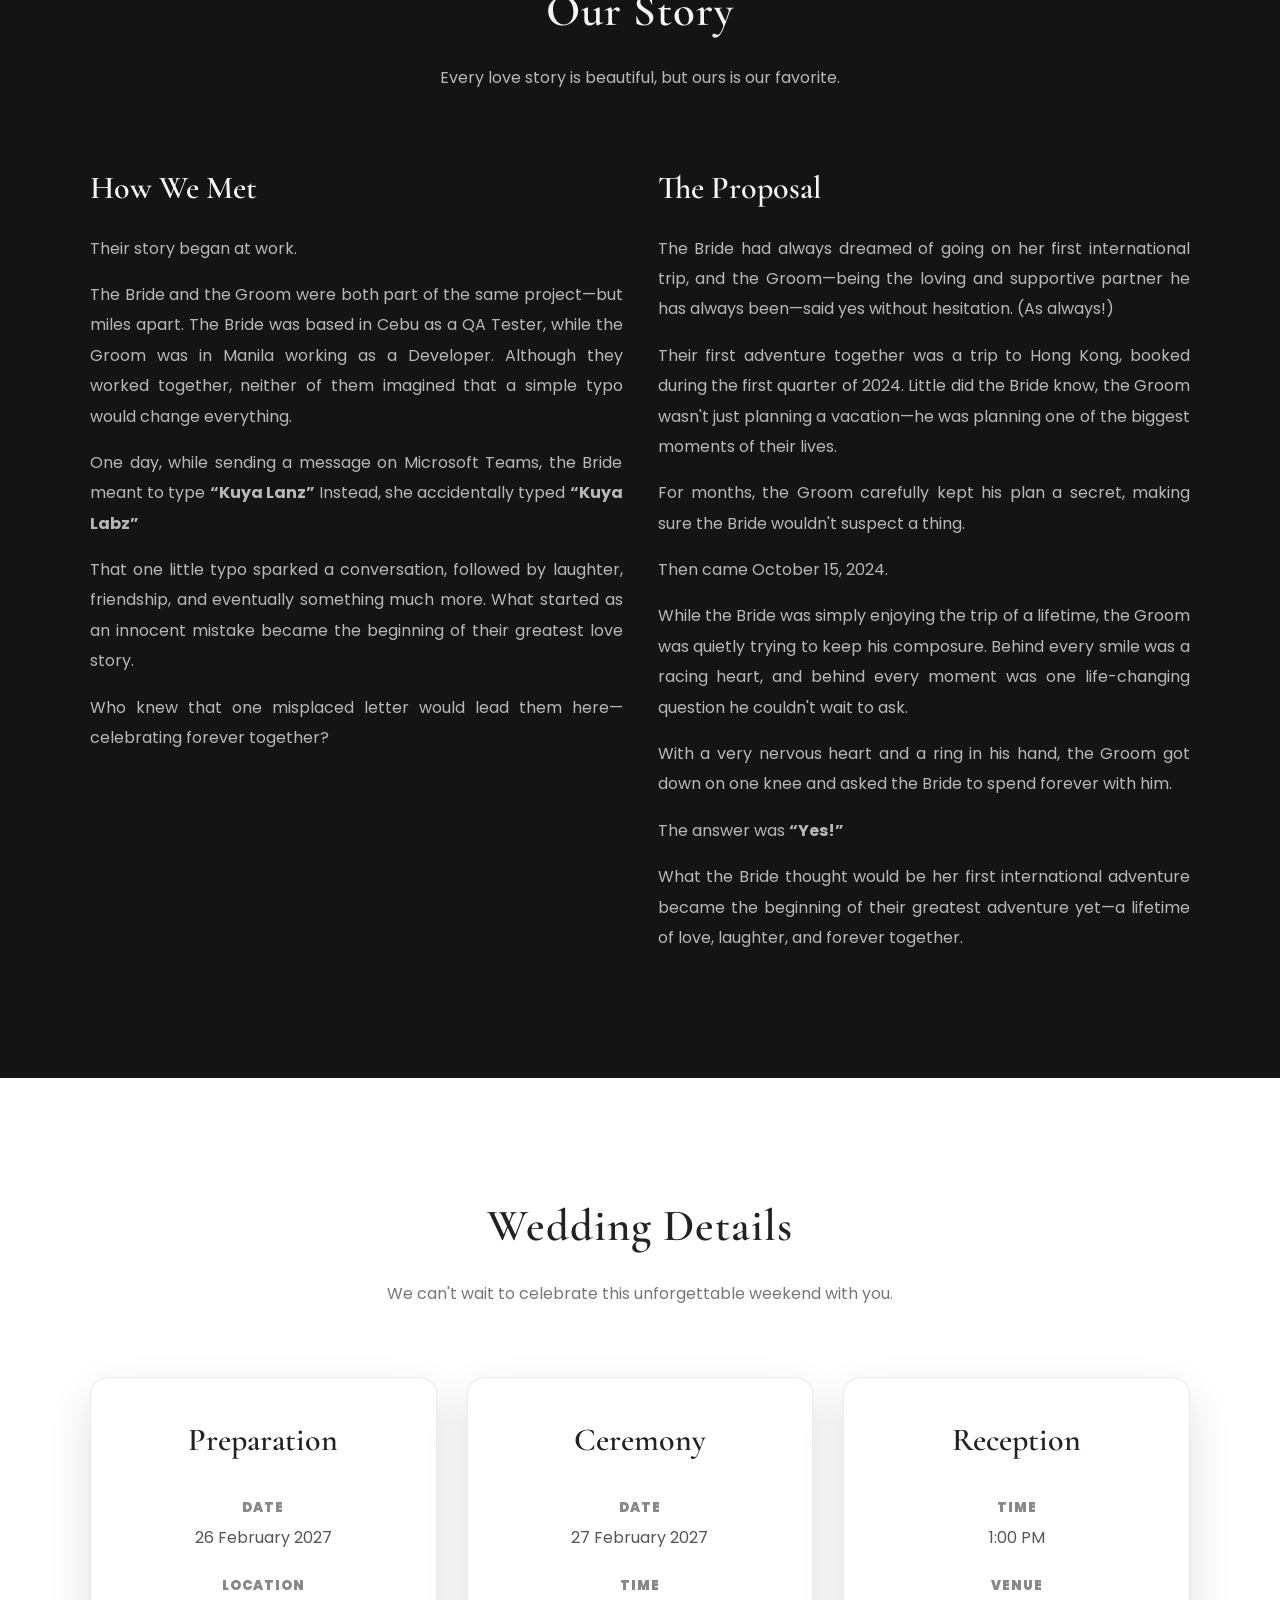
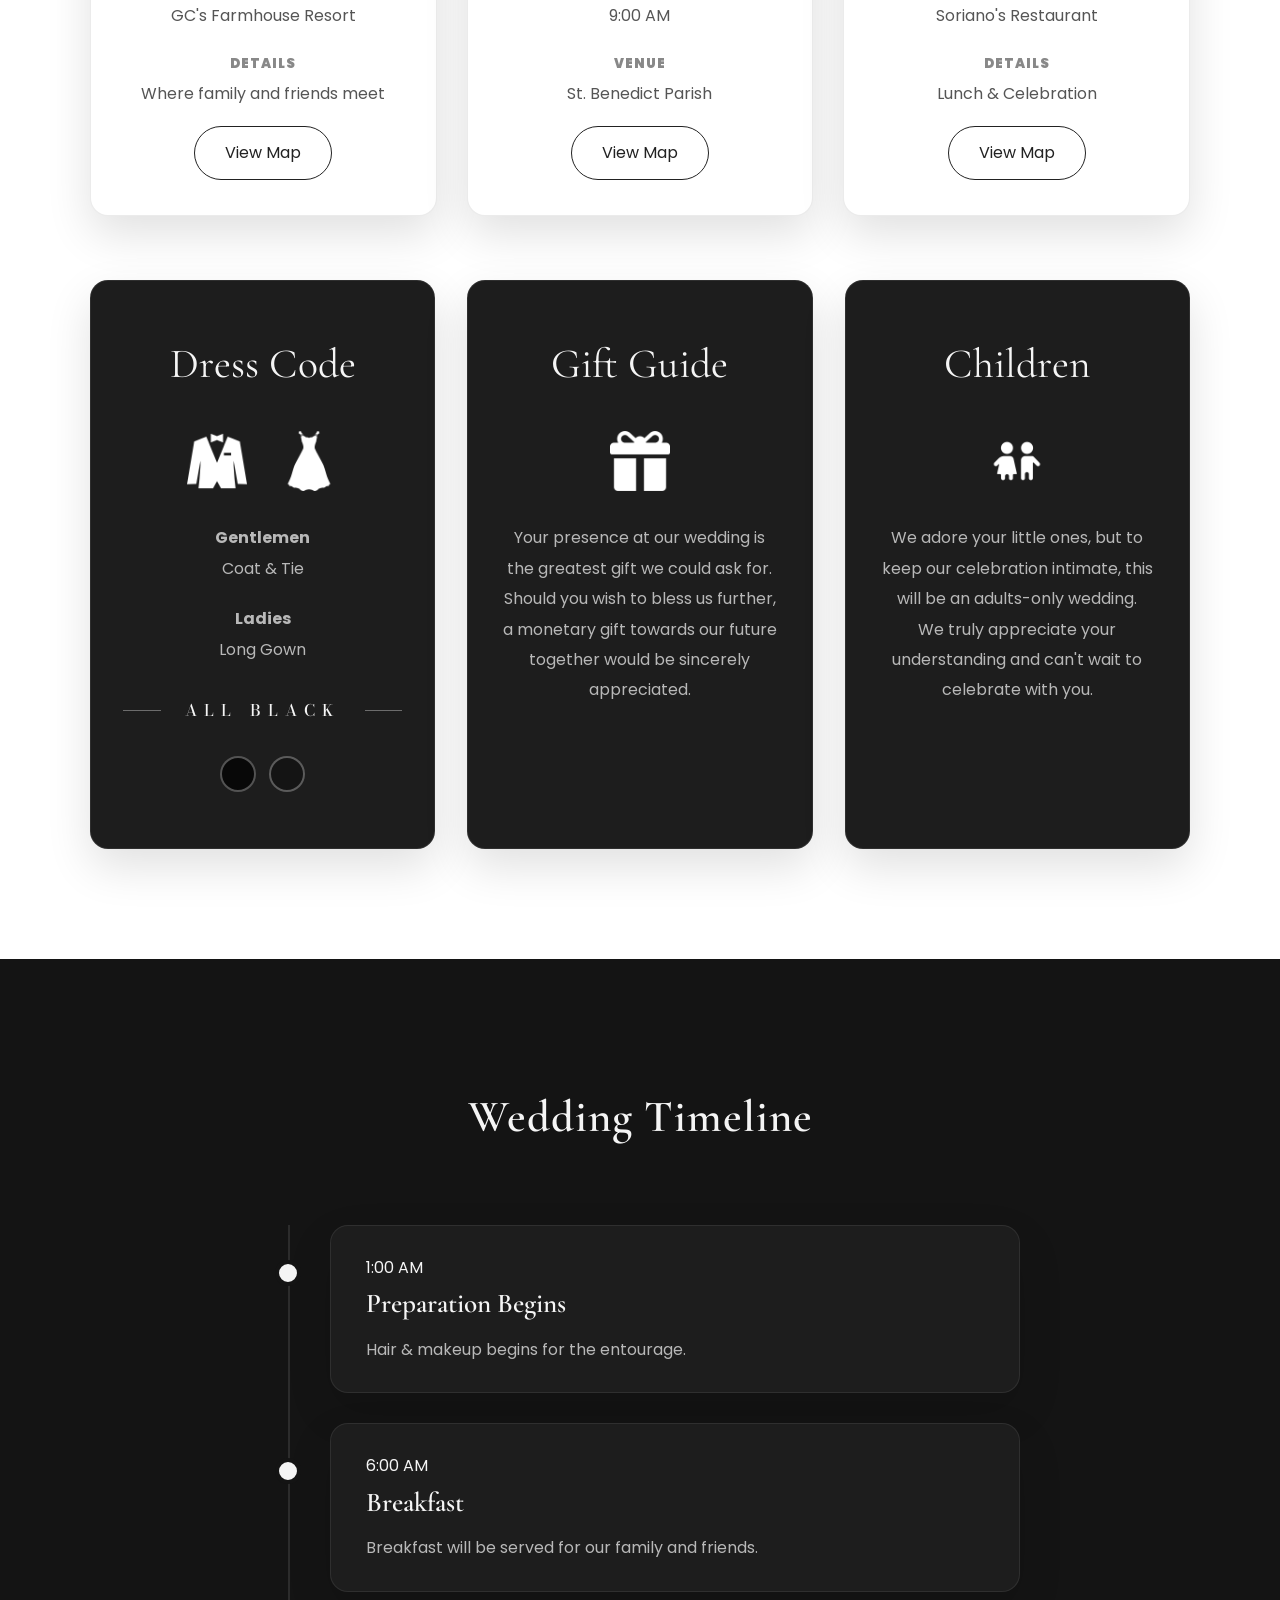
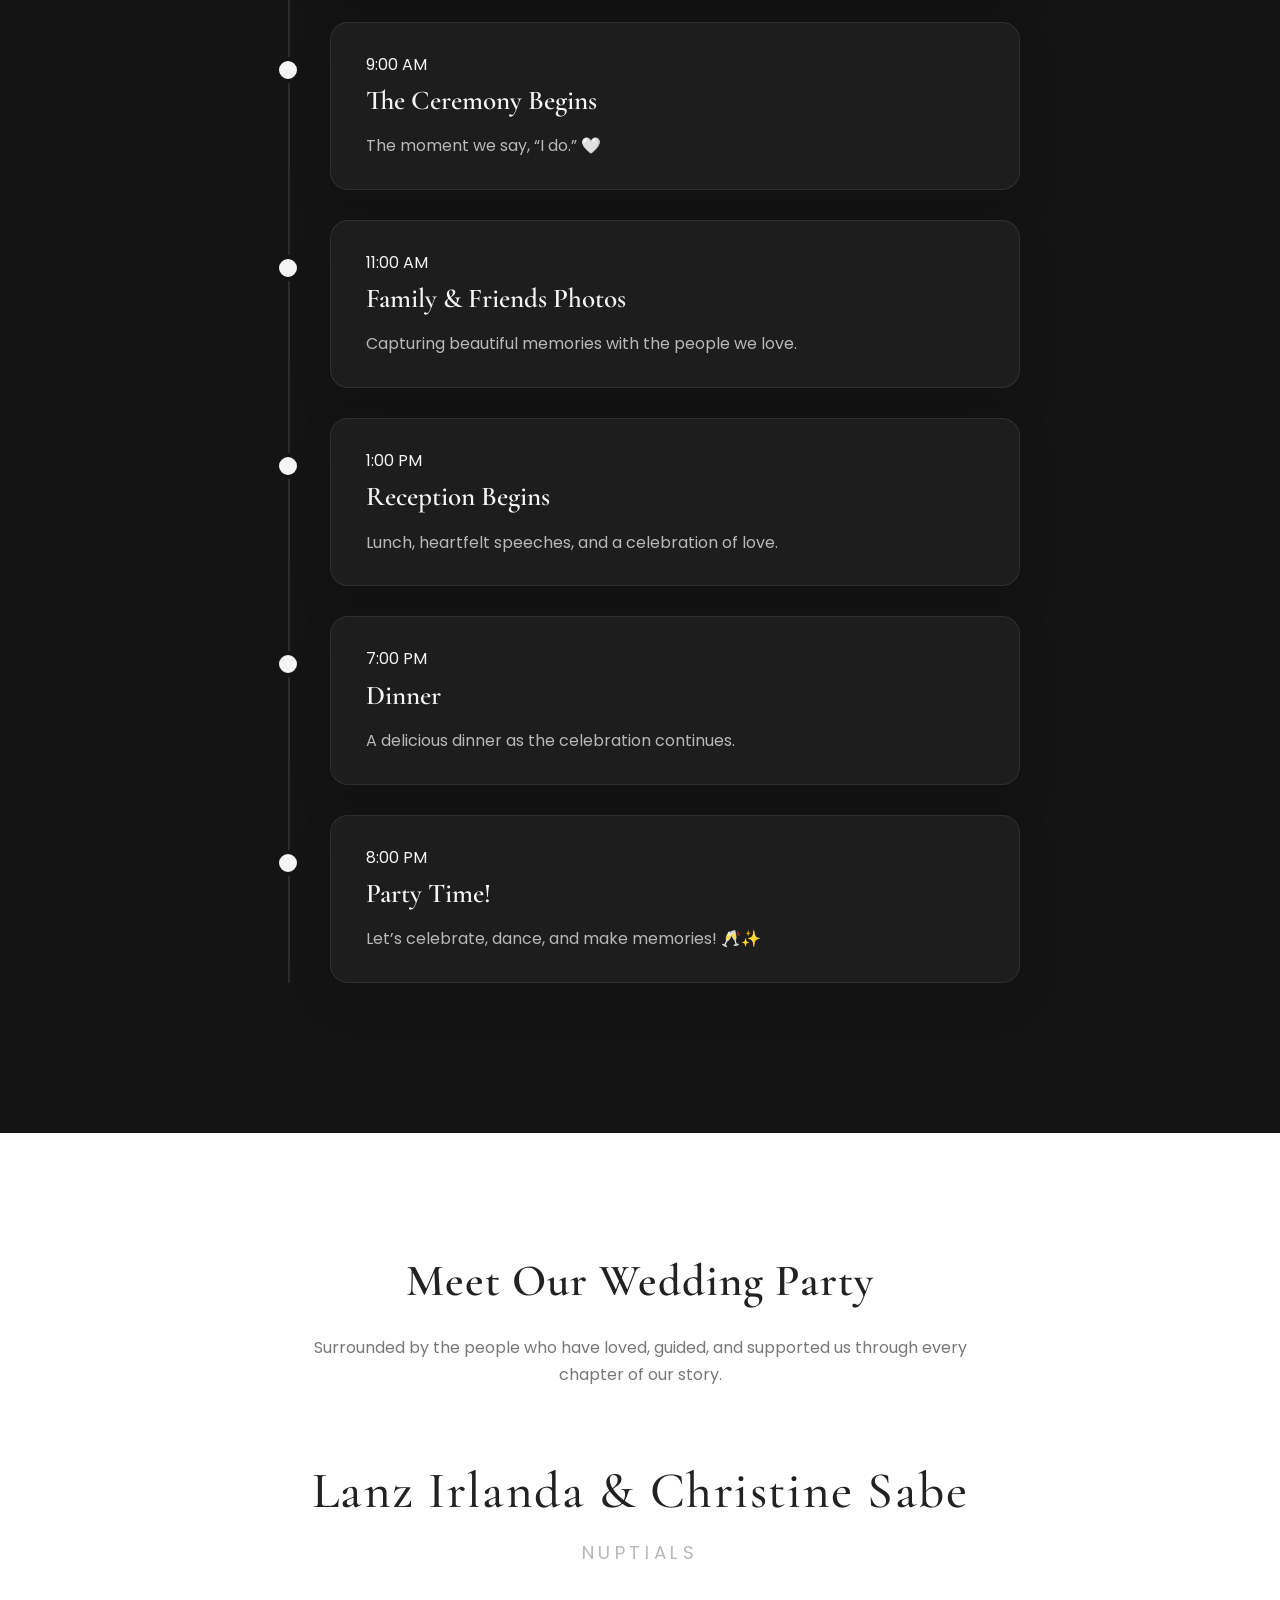
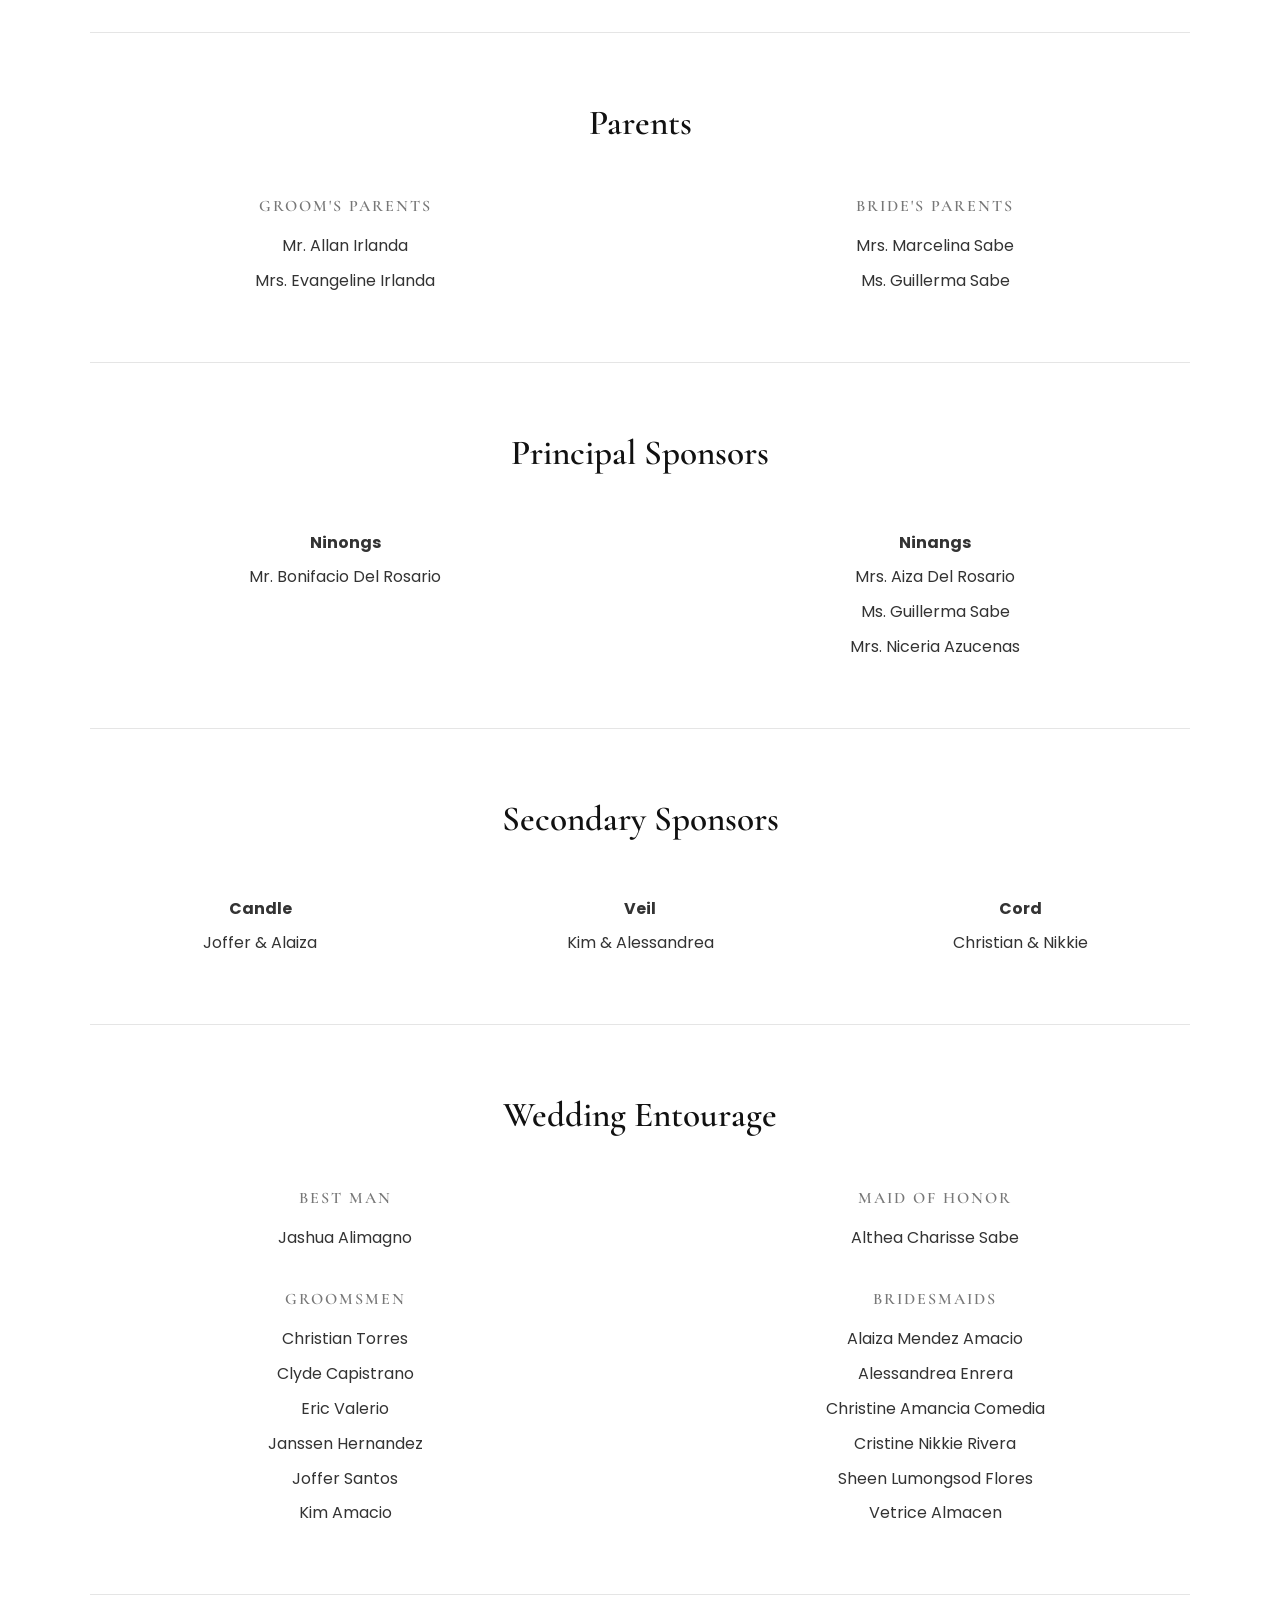
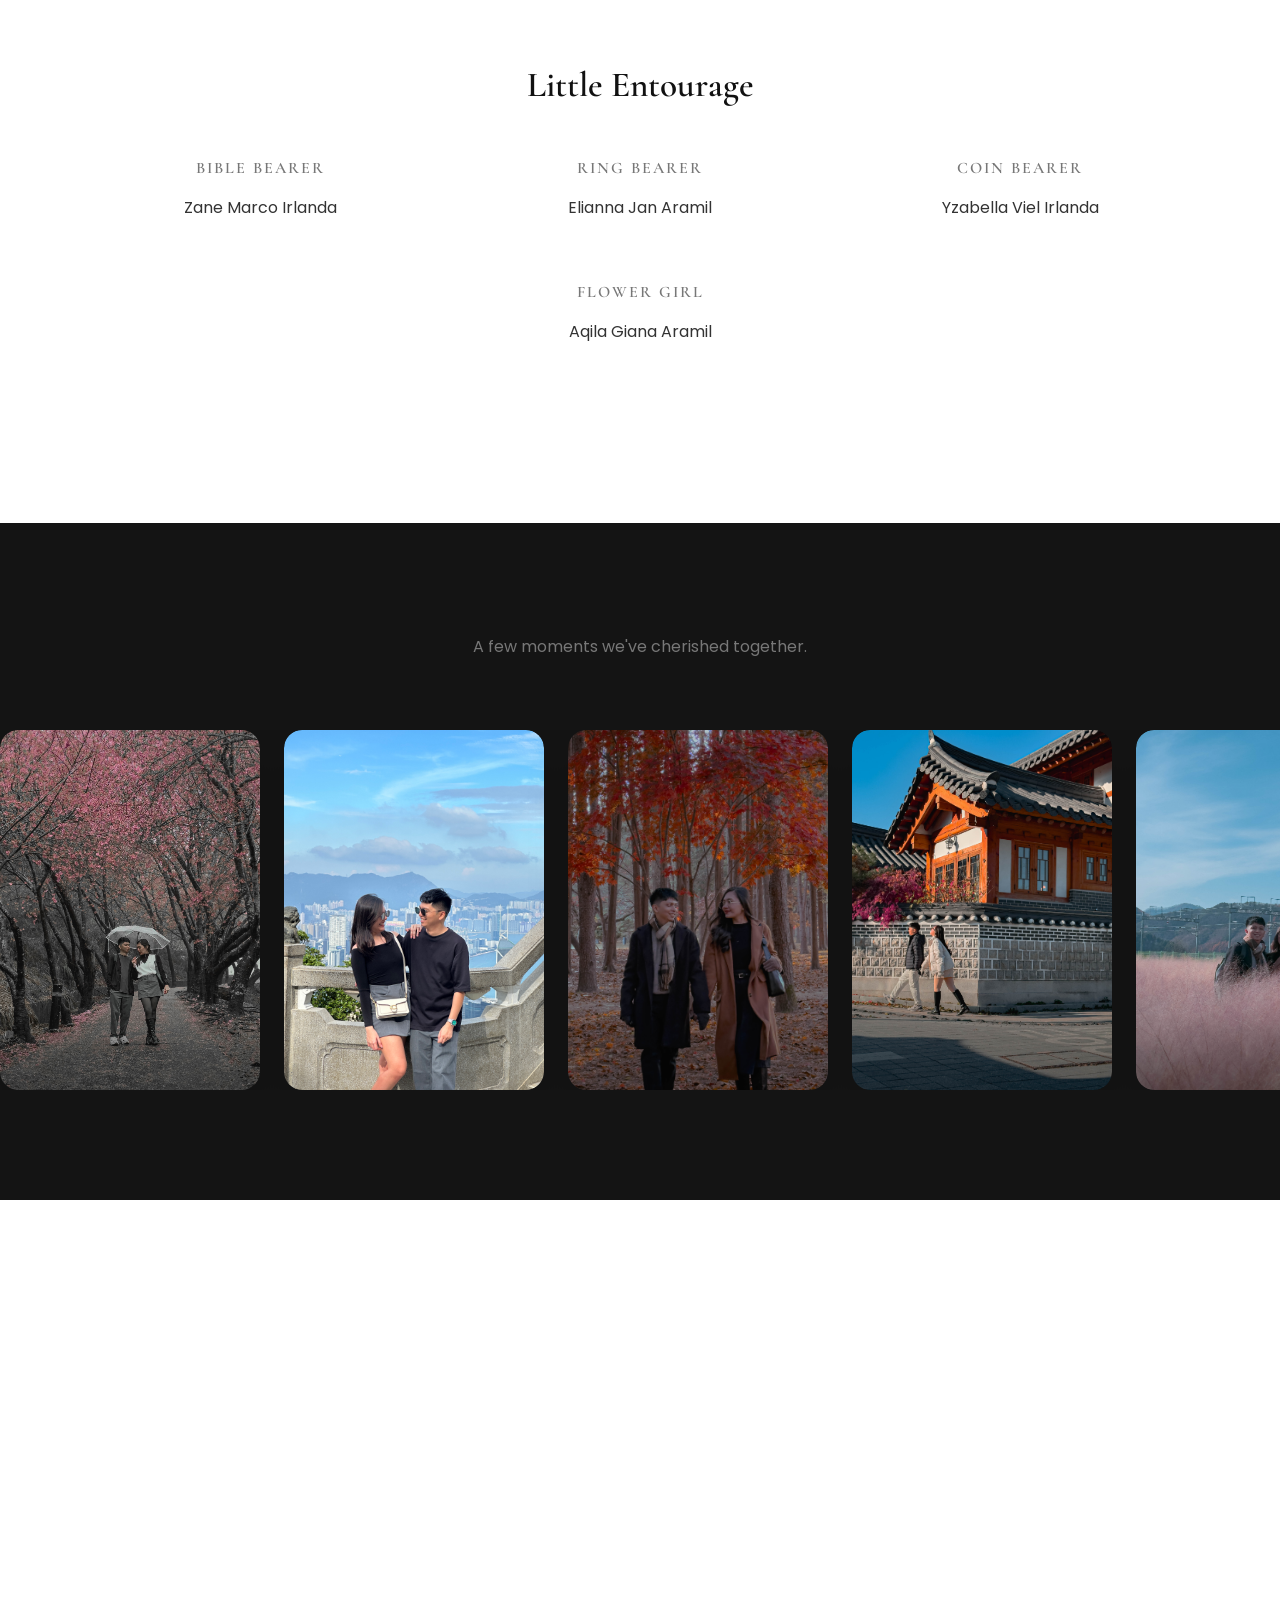
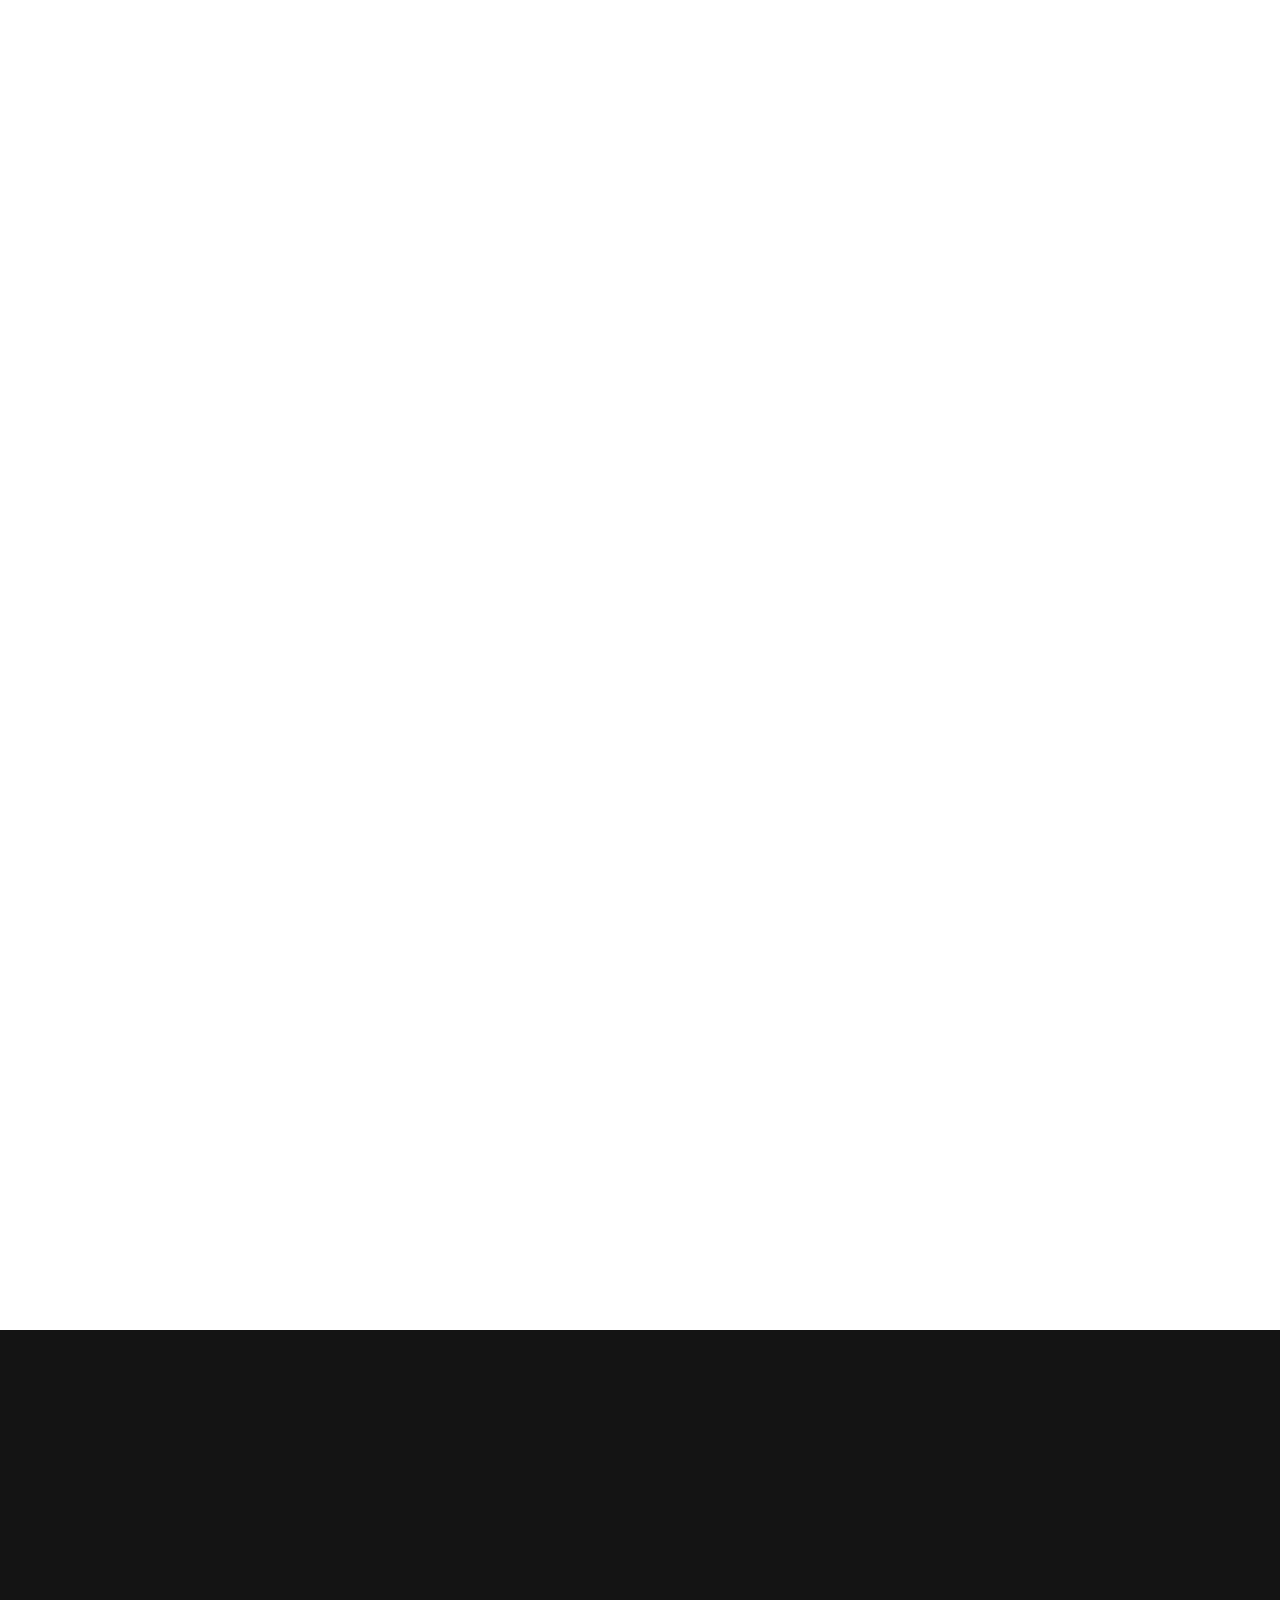
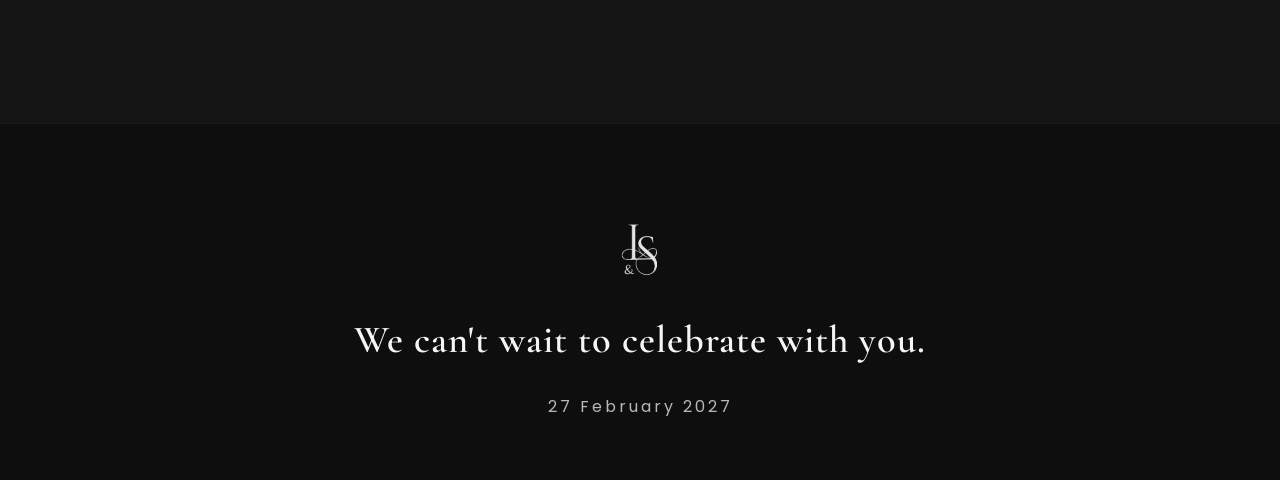
==== commit 95d25636: "Add files via upload" ====
--- a/index.html
+++ b/index.html
@@ -14,7 +14,7 @@
 
     <meta
       name="og:image"
-      content="https://lanzgioevann-i.github.io/lanzsabswedding/images/gallery/galleryimage4.jpg"
+      content="https://lanzgioevann-i.github.io/lanzsabswedding/images/shareimage.jpg"
     />
 
     <meta name="theme-color" content="#141414" />
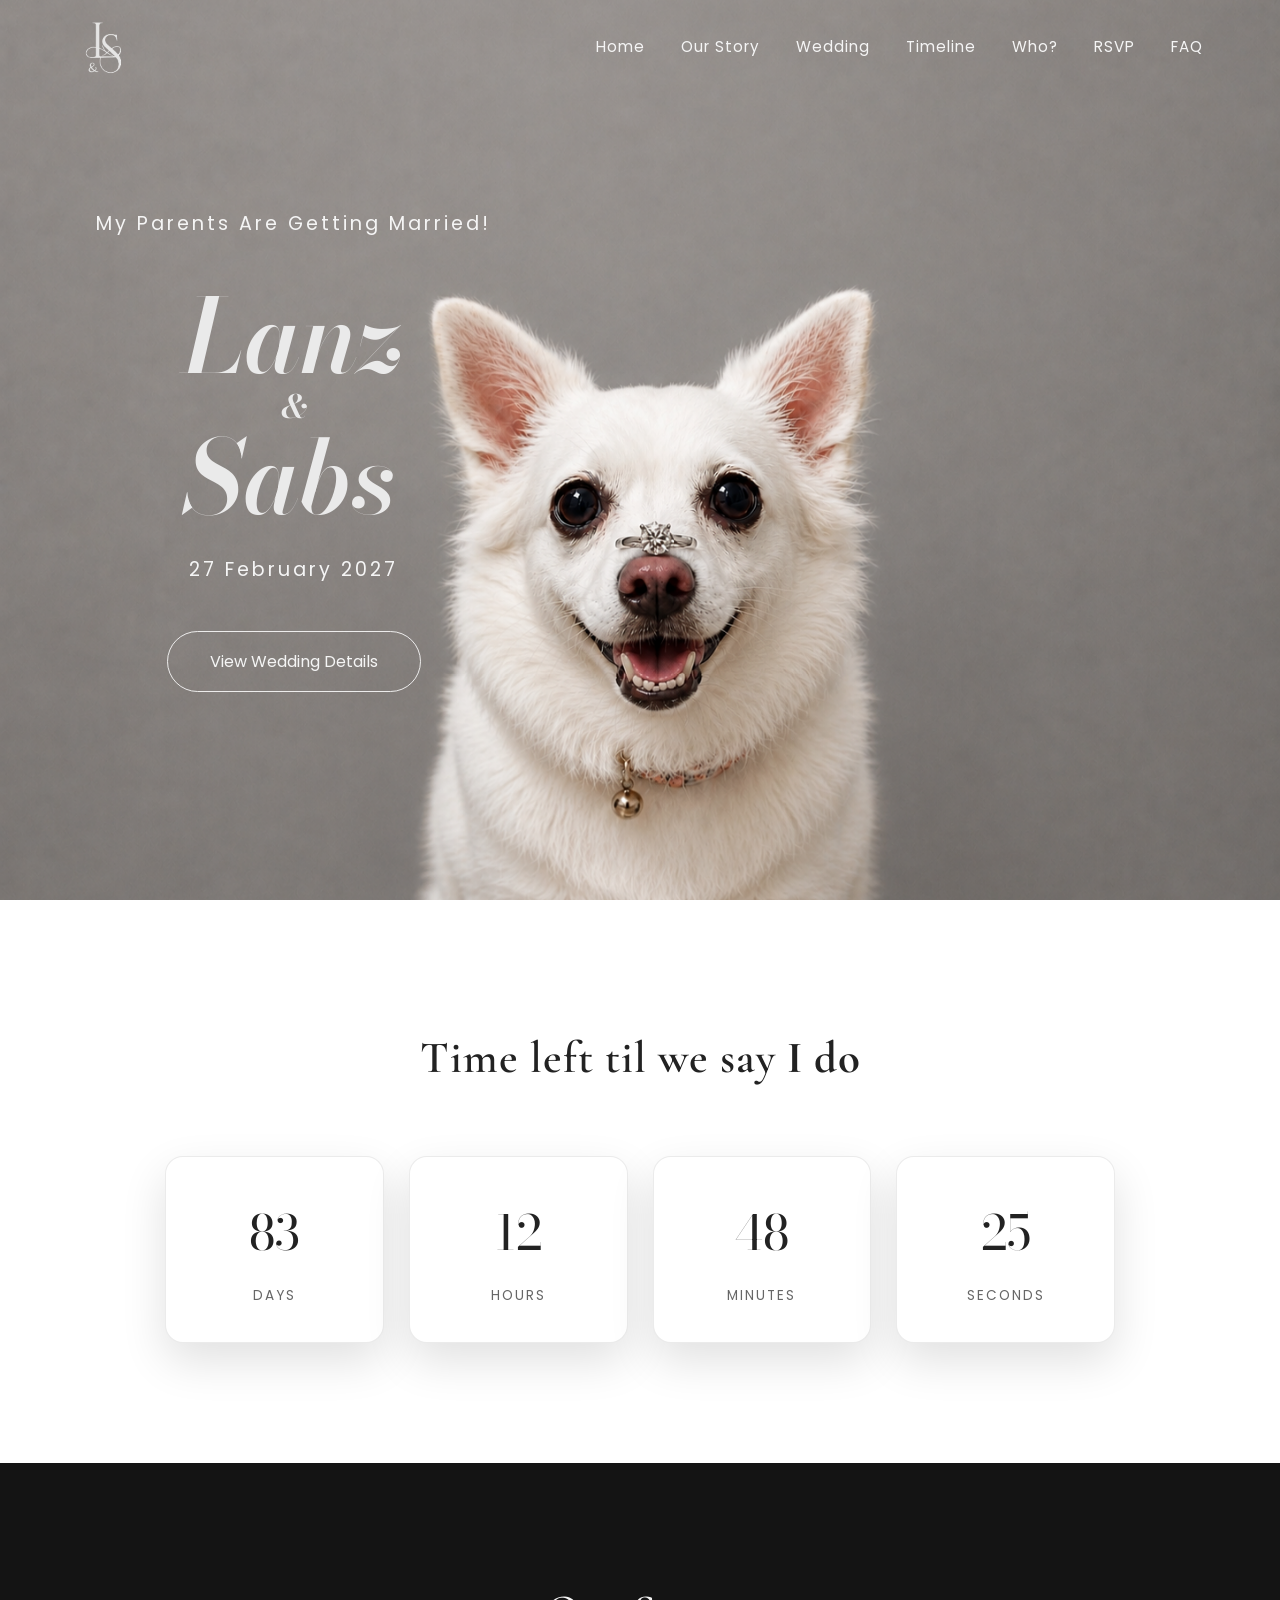
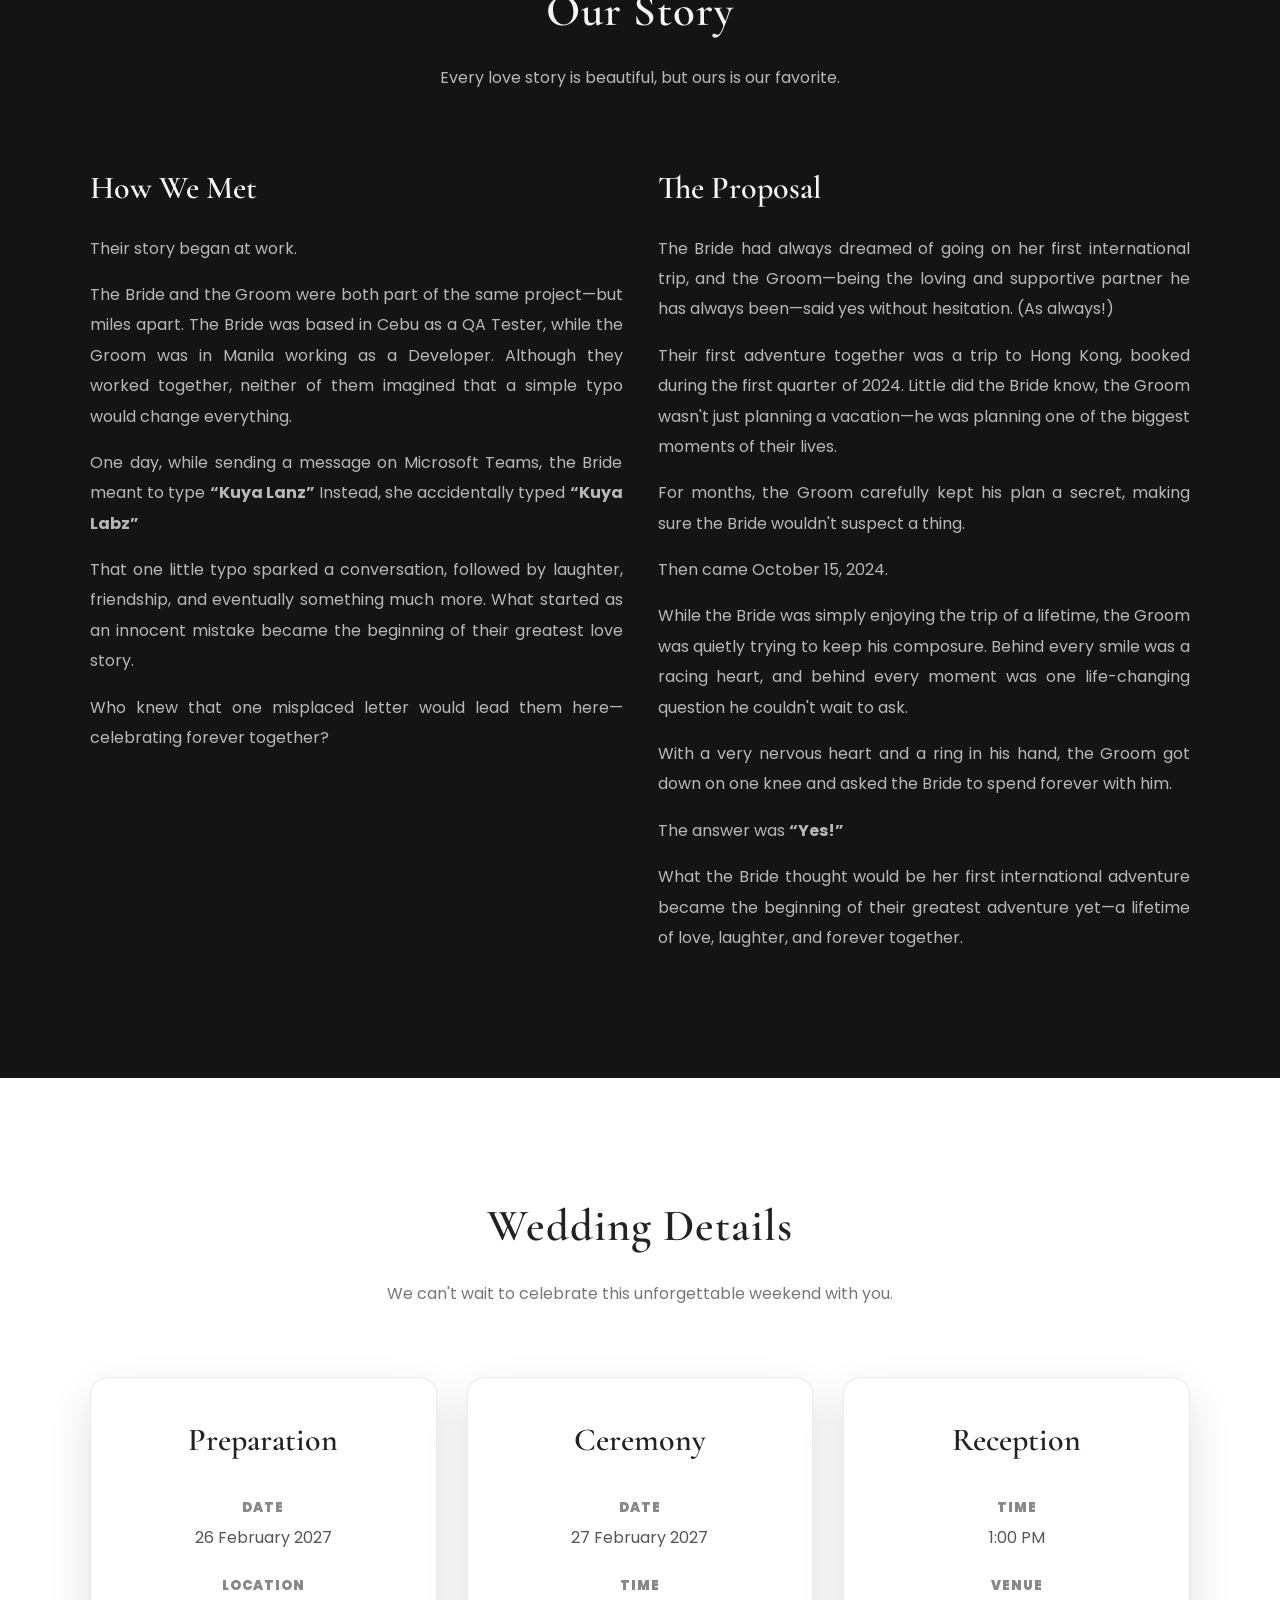
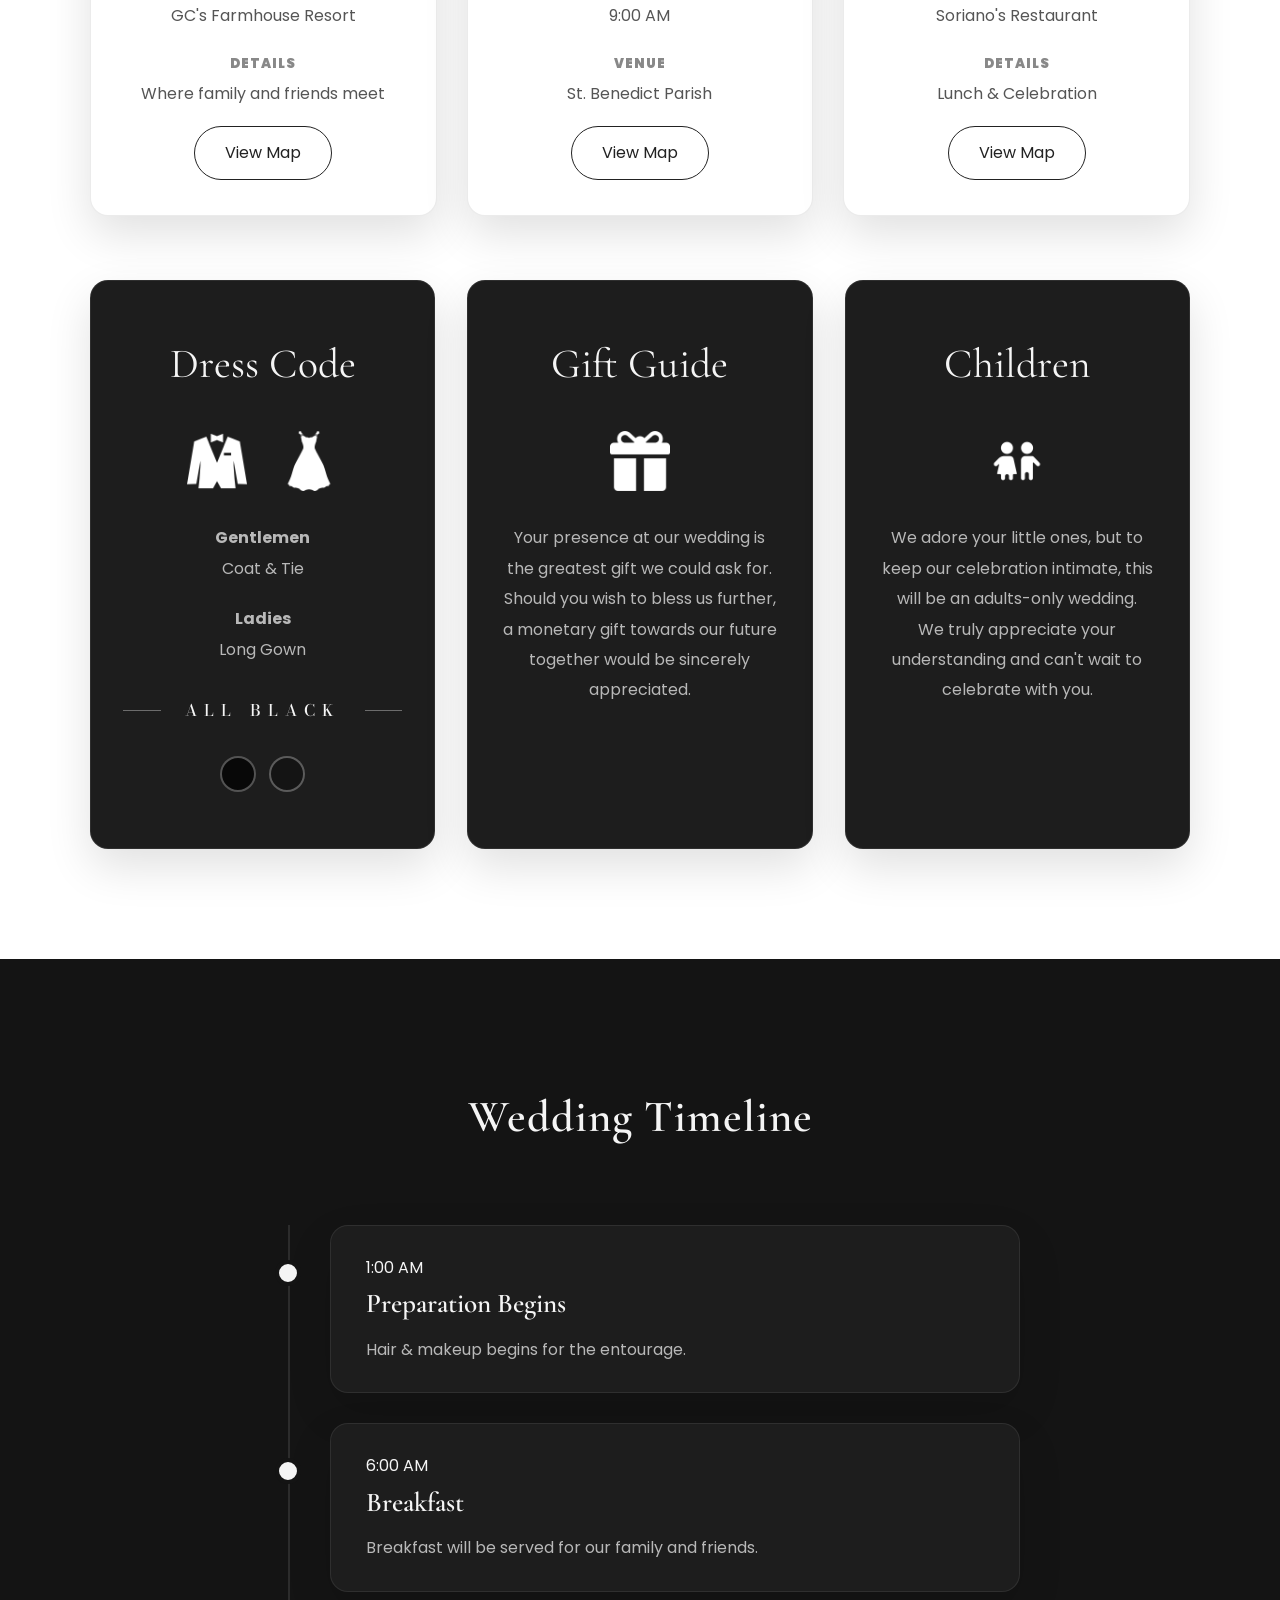
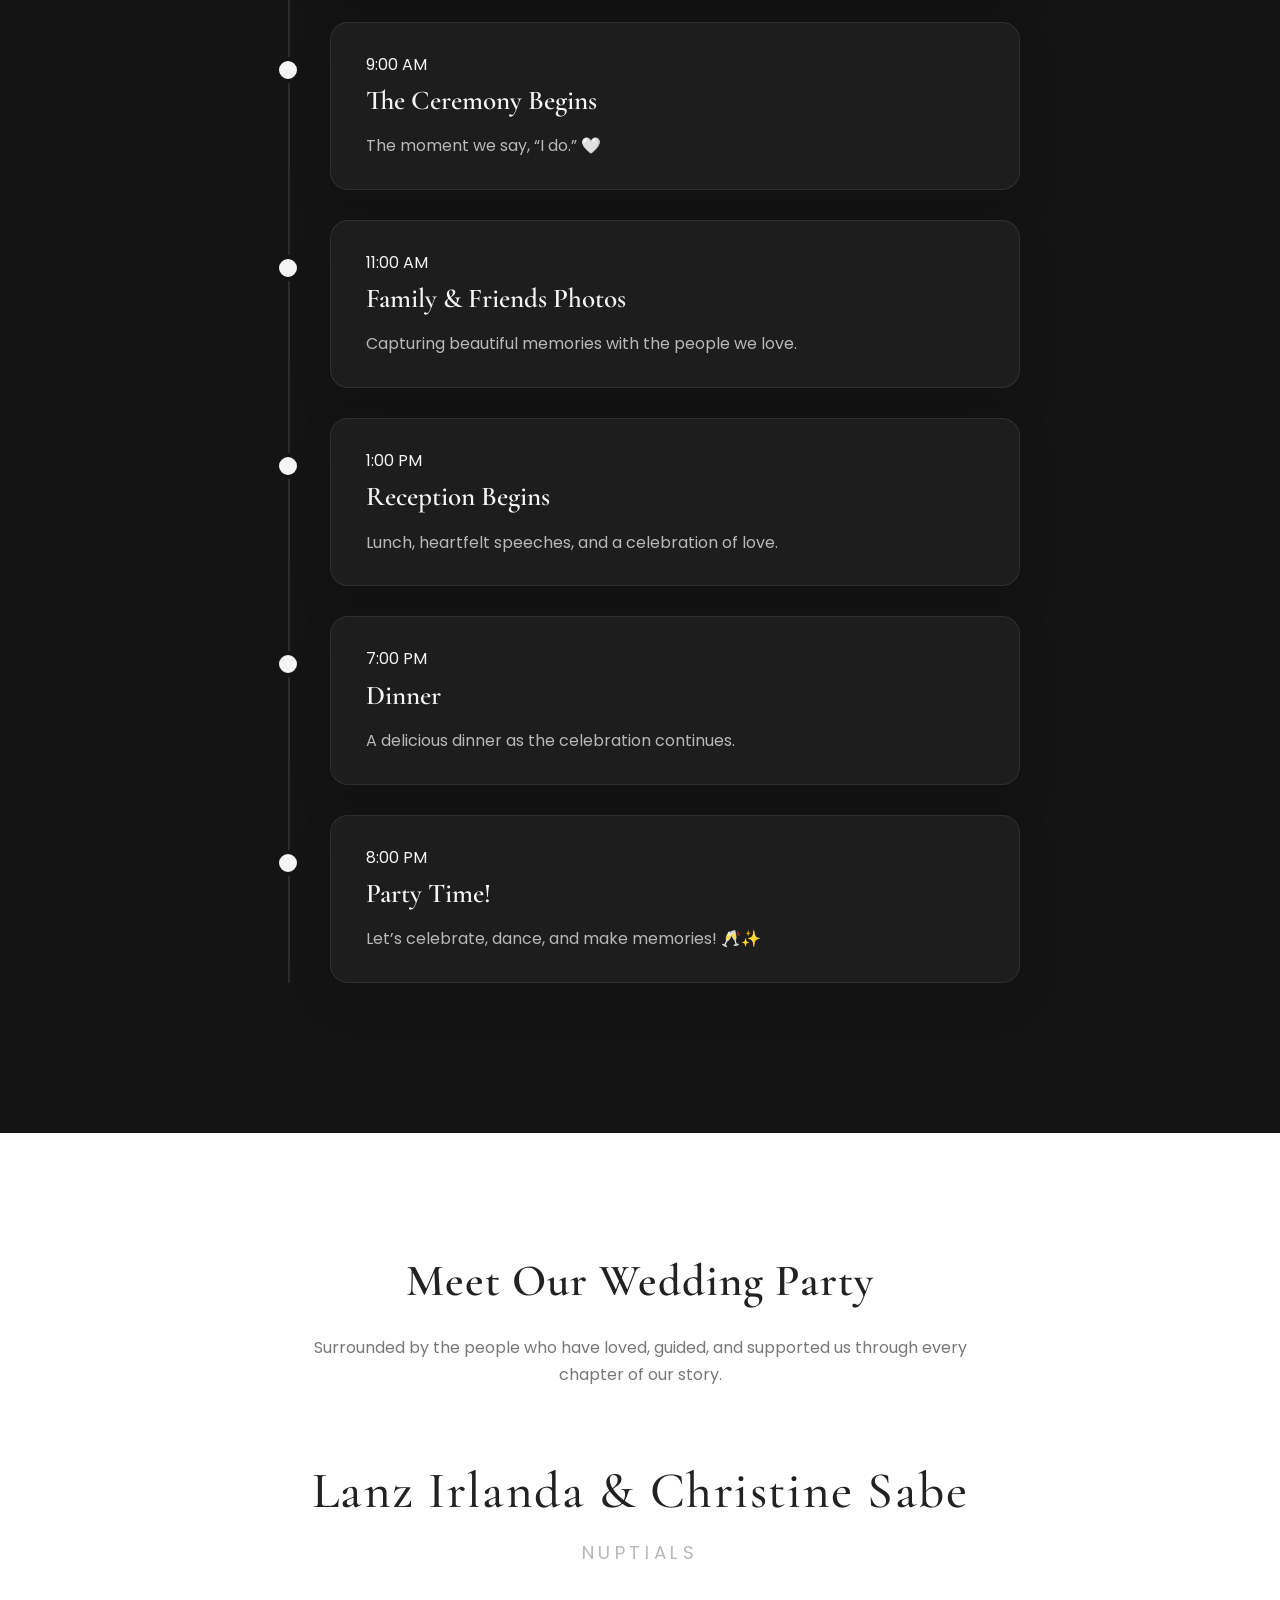
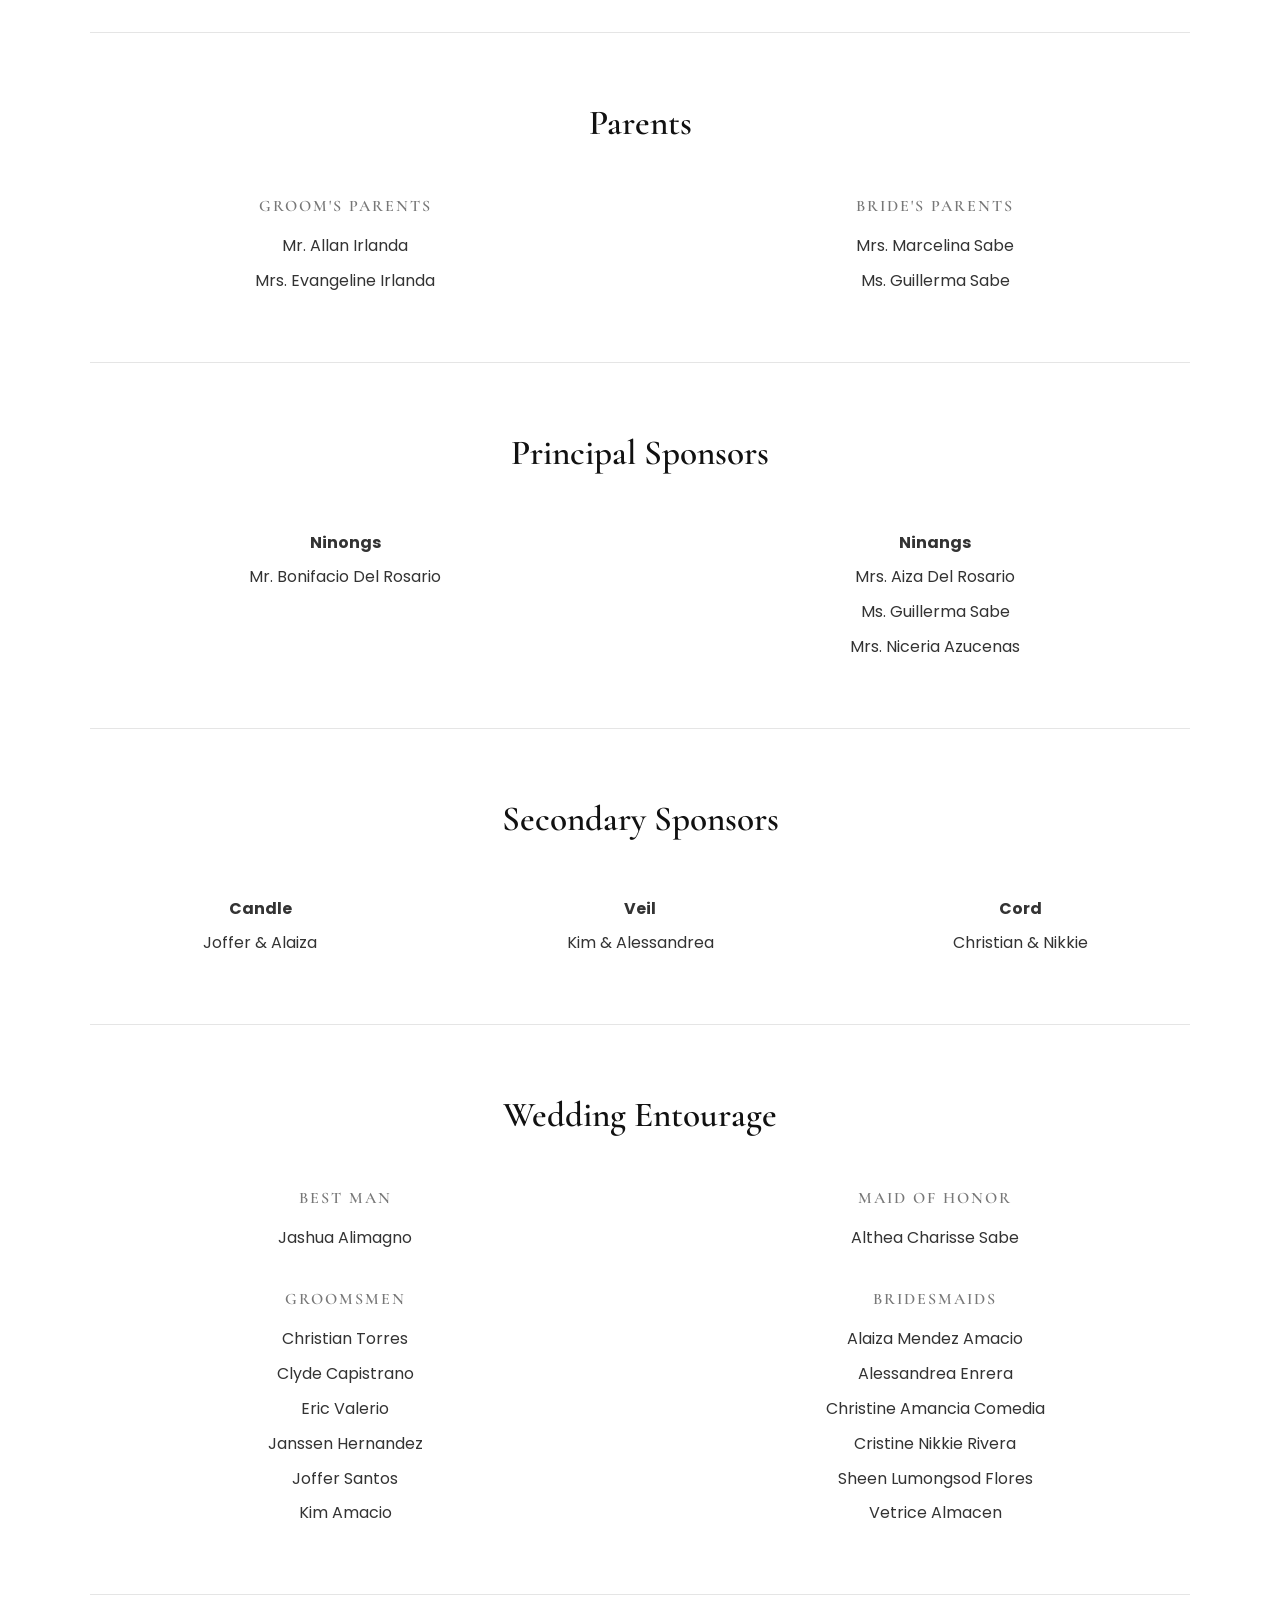
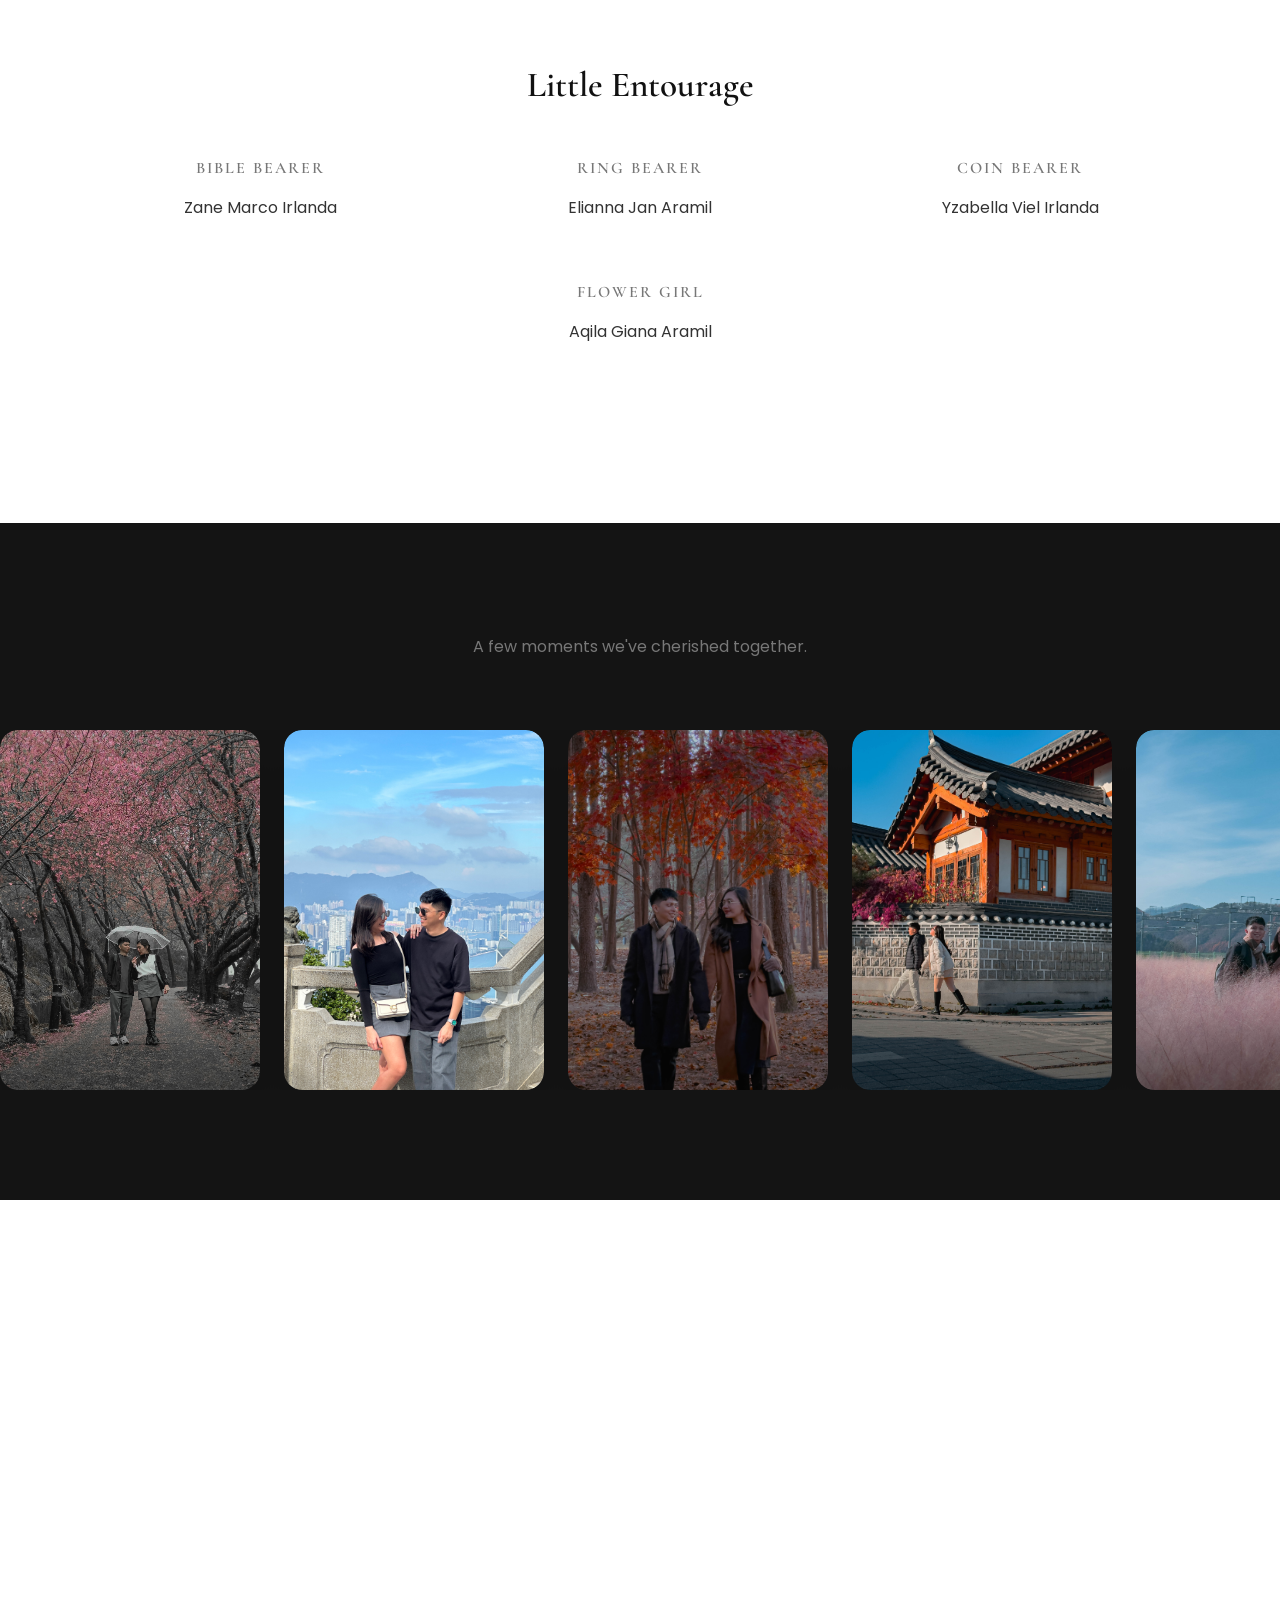
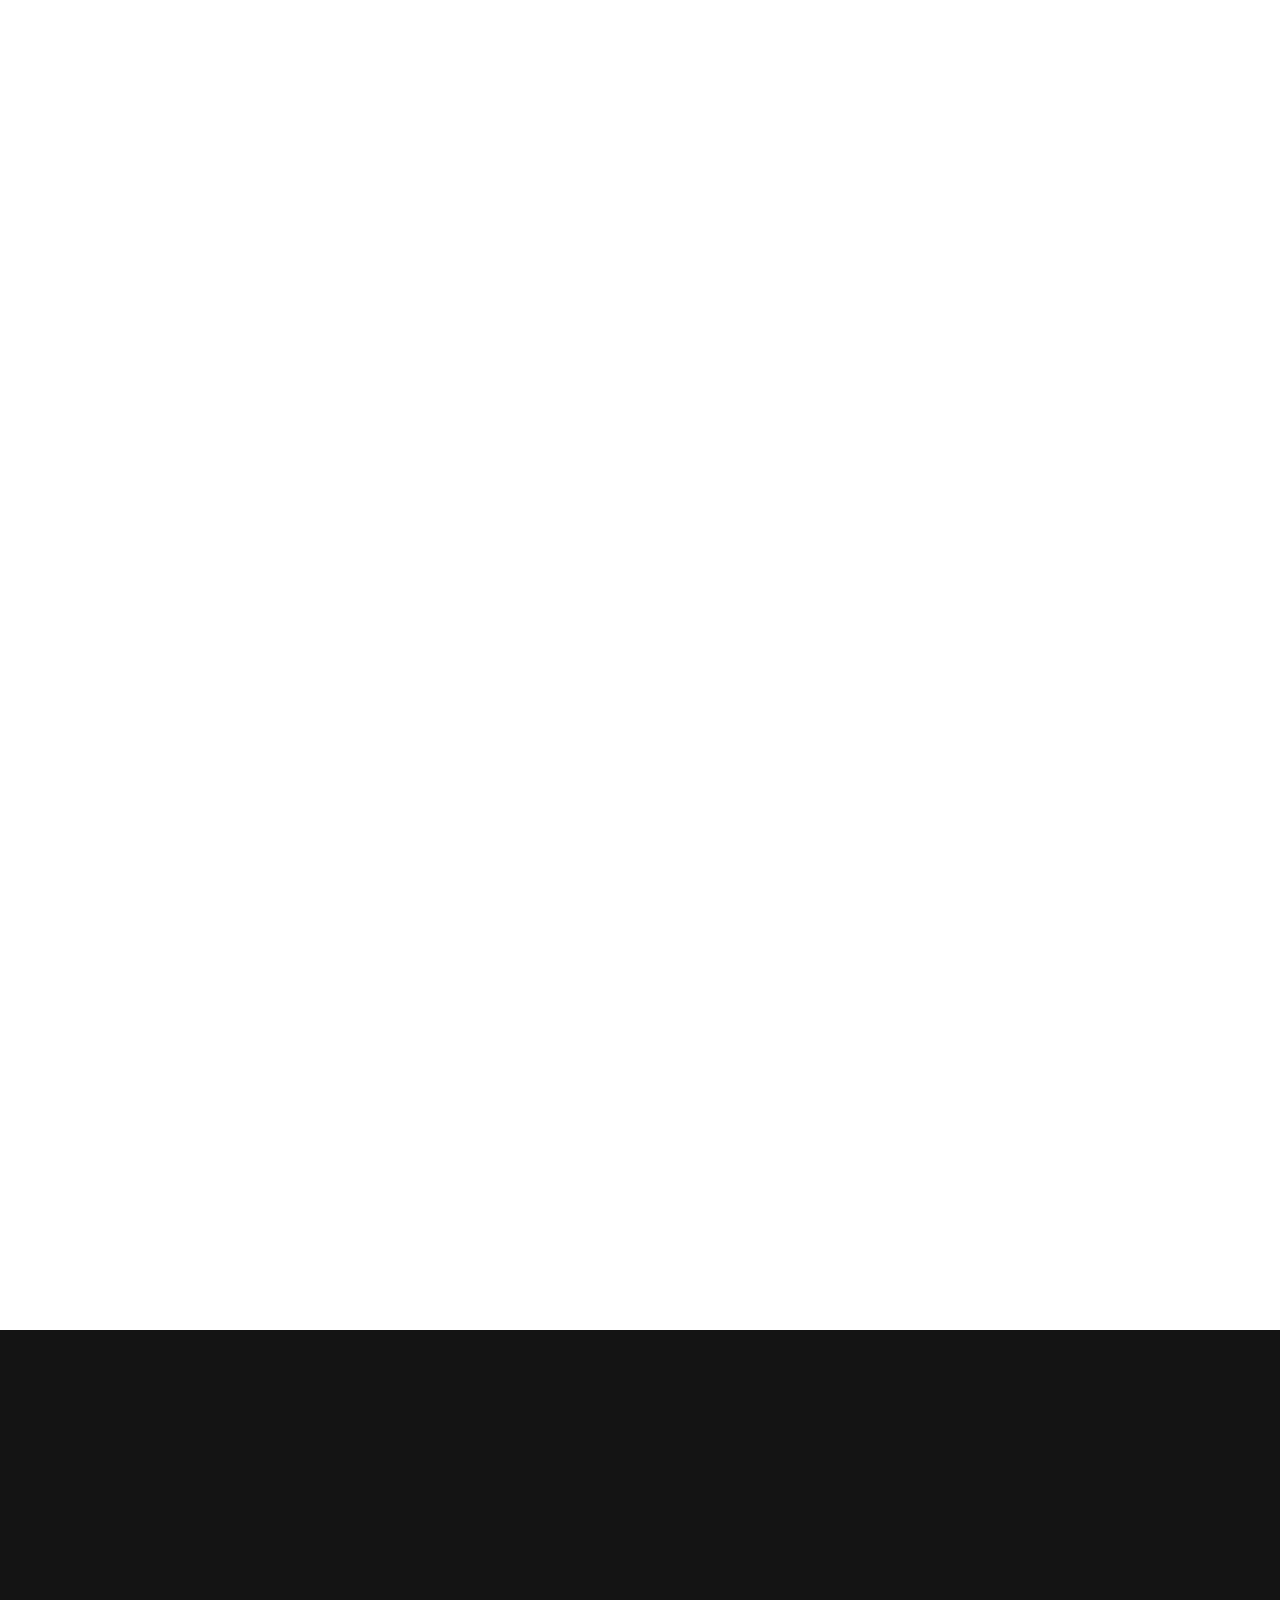
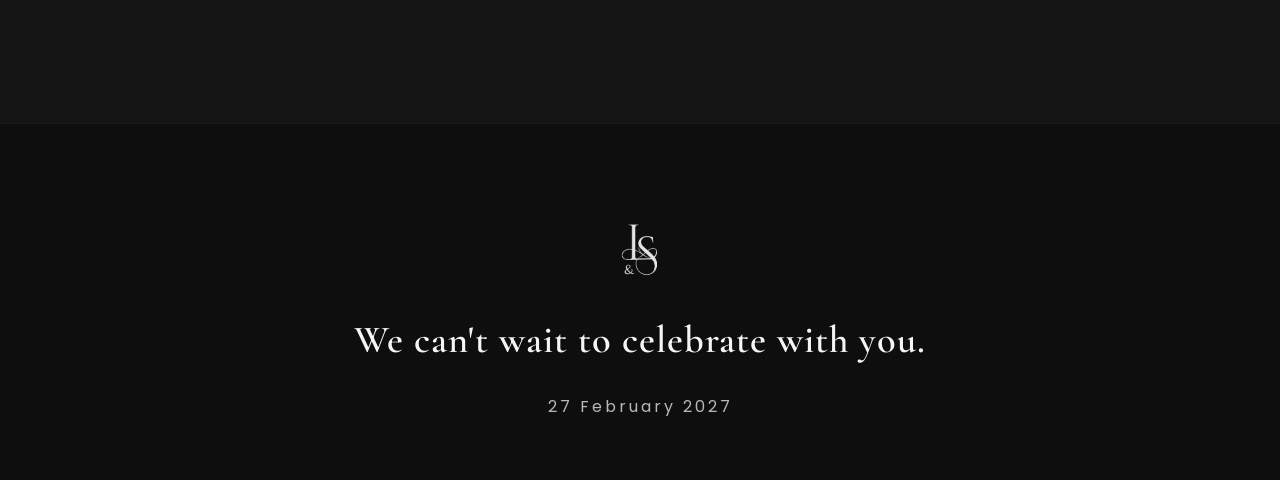
==== commit 5b38efd0: "Add files via upload" ====
--- a/index.html
+++ b/index.html
@@ -839,7 +839,8 @@
           </select>
 
           <select id="stay" required>
-            <option value="">I will stay for 2 nights (26th to 28th)</option>
+            <option value="">Will you be staying with us?</option>
+            <option>I will stay for 2 nights (26th to 28th)</option>
             <option>I will stay for 1 night (26th to 27th)</option>
             <option>I will stay for 1 night (27th to 28th)</option>
             <option>I will not be staying</option>
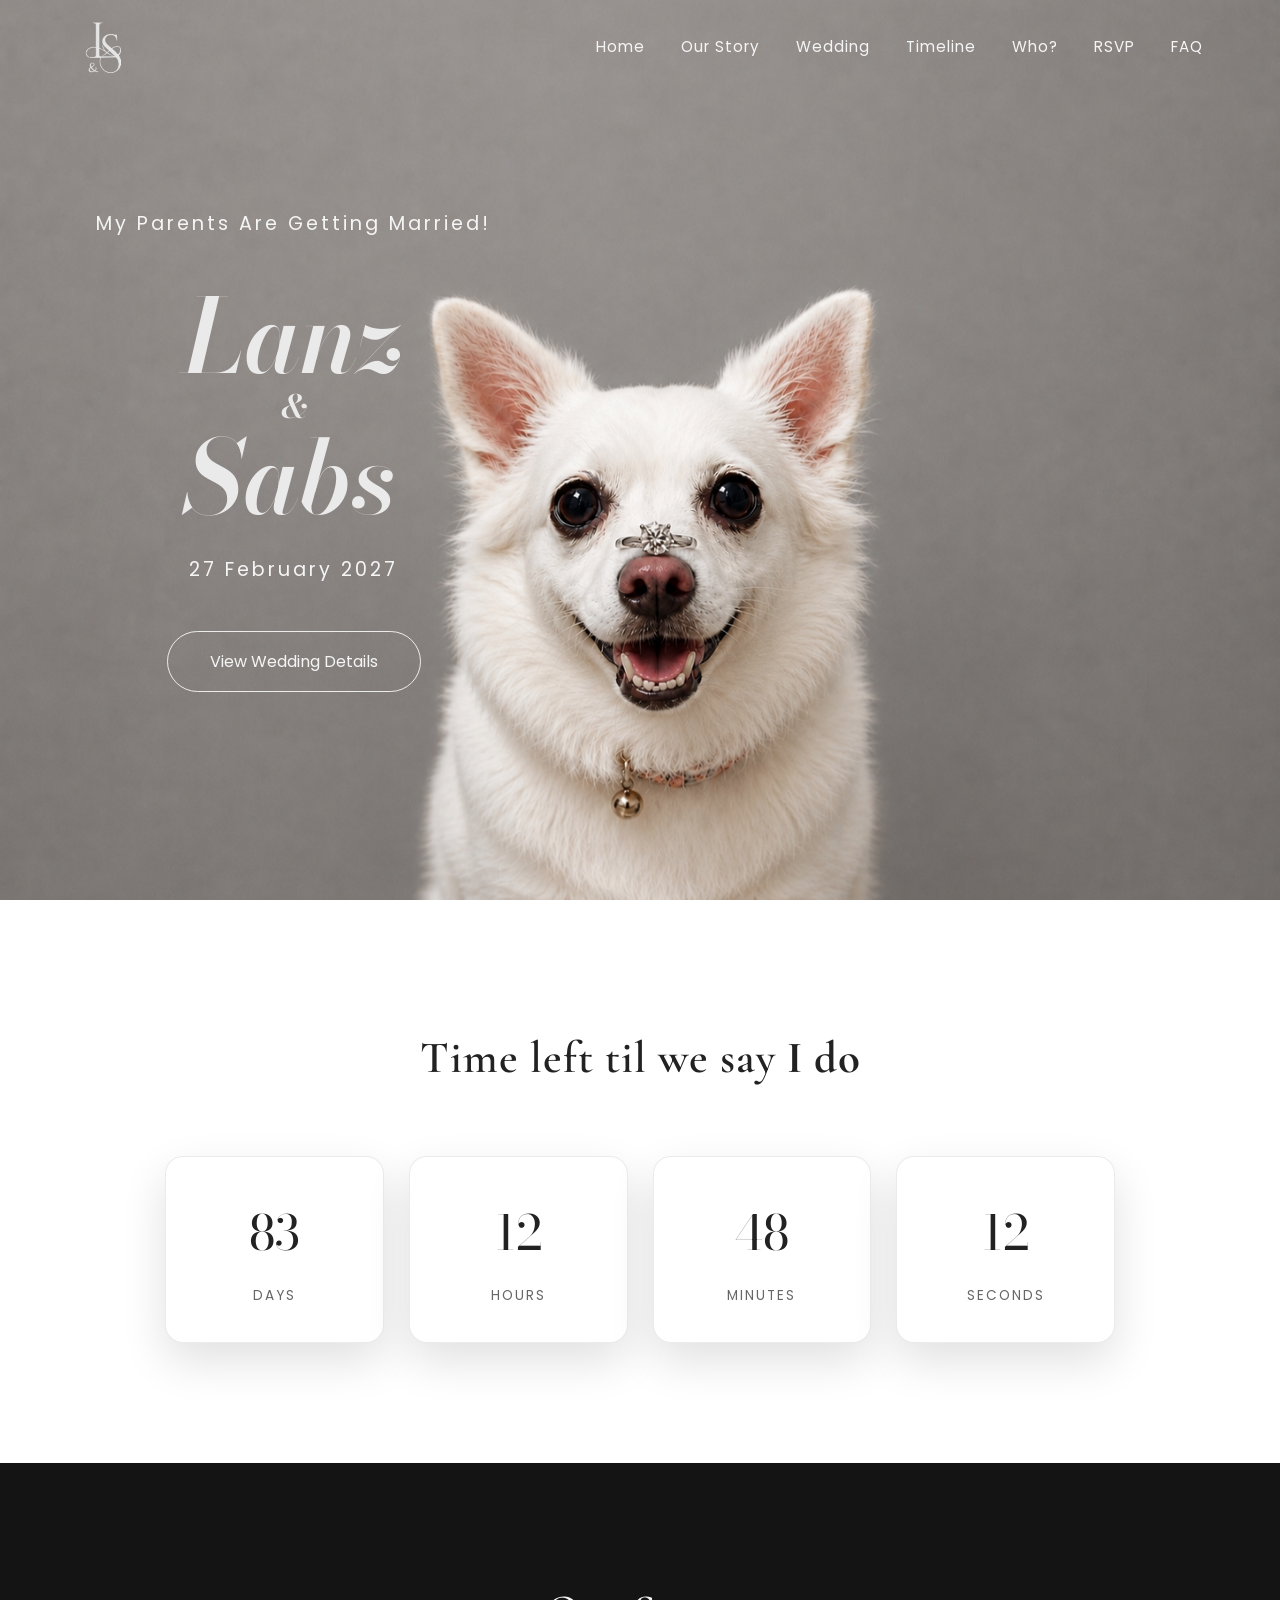
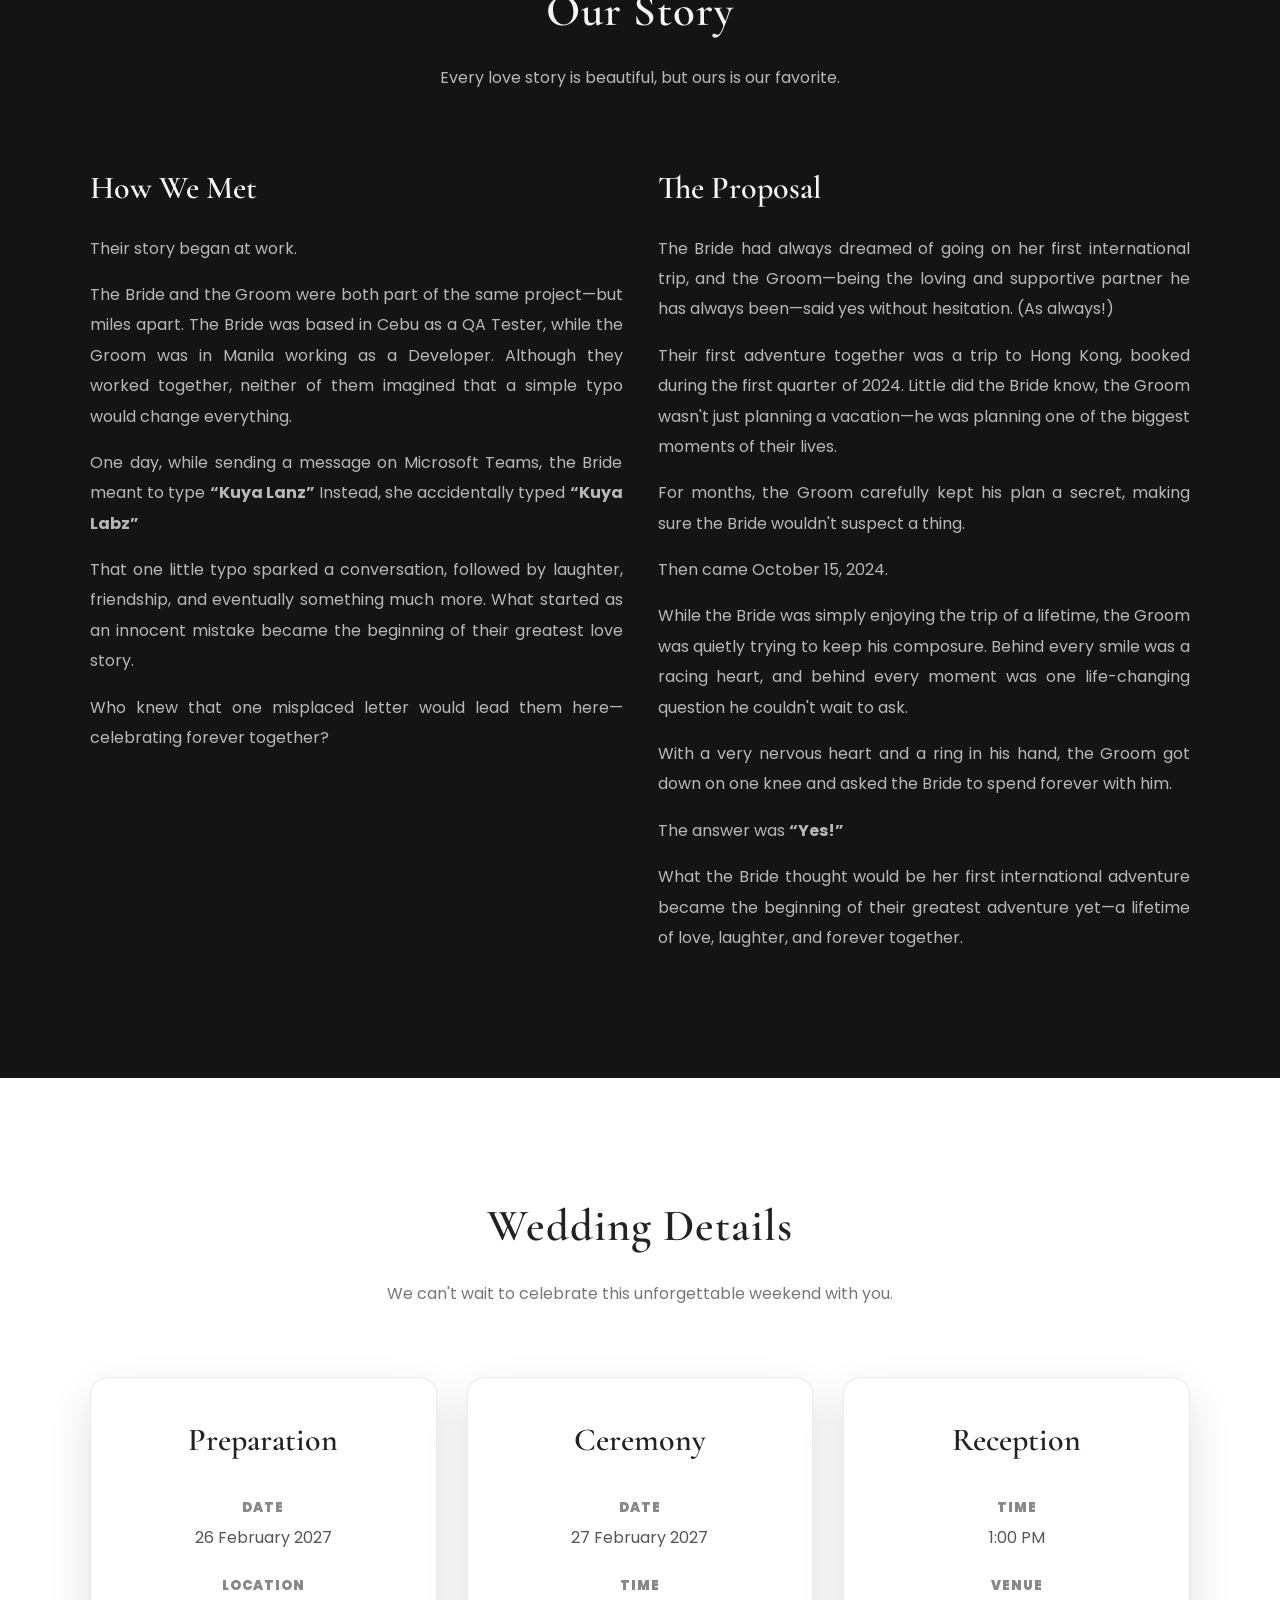
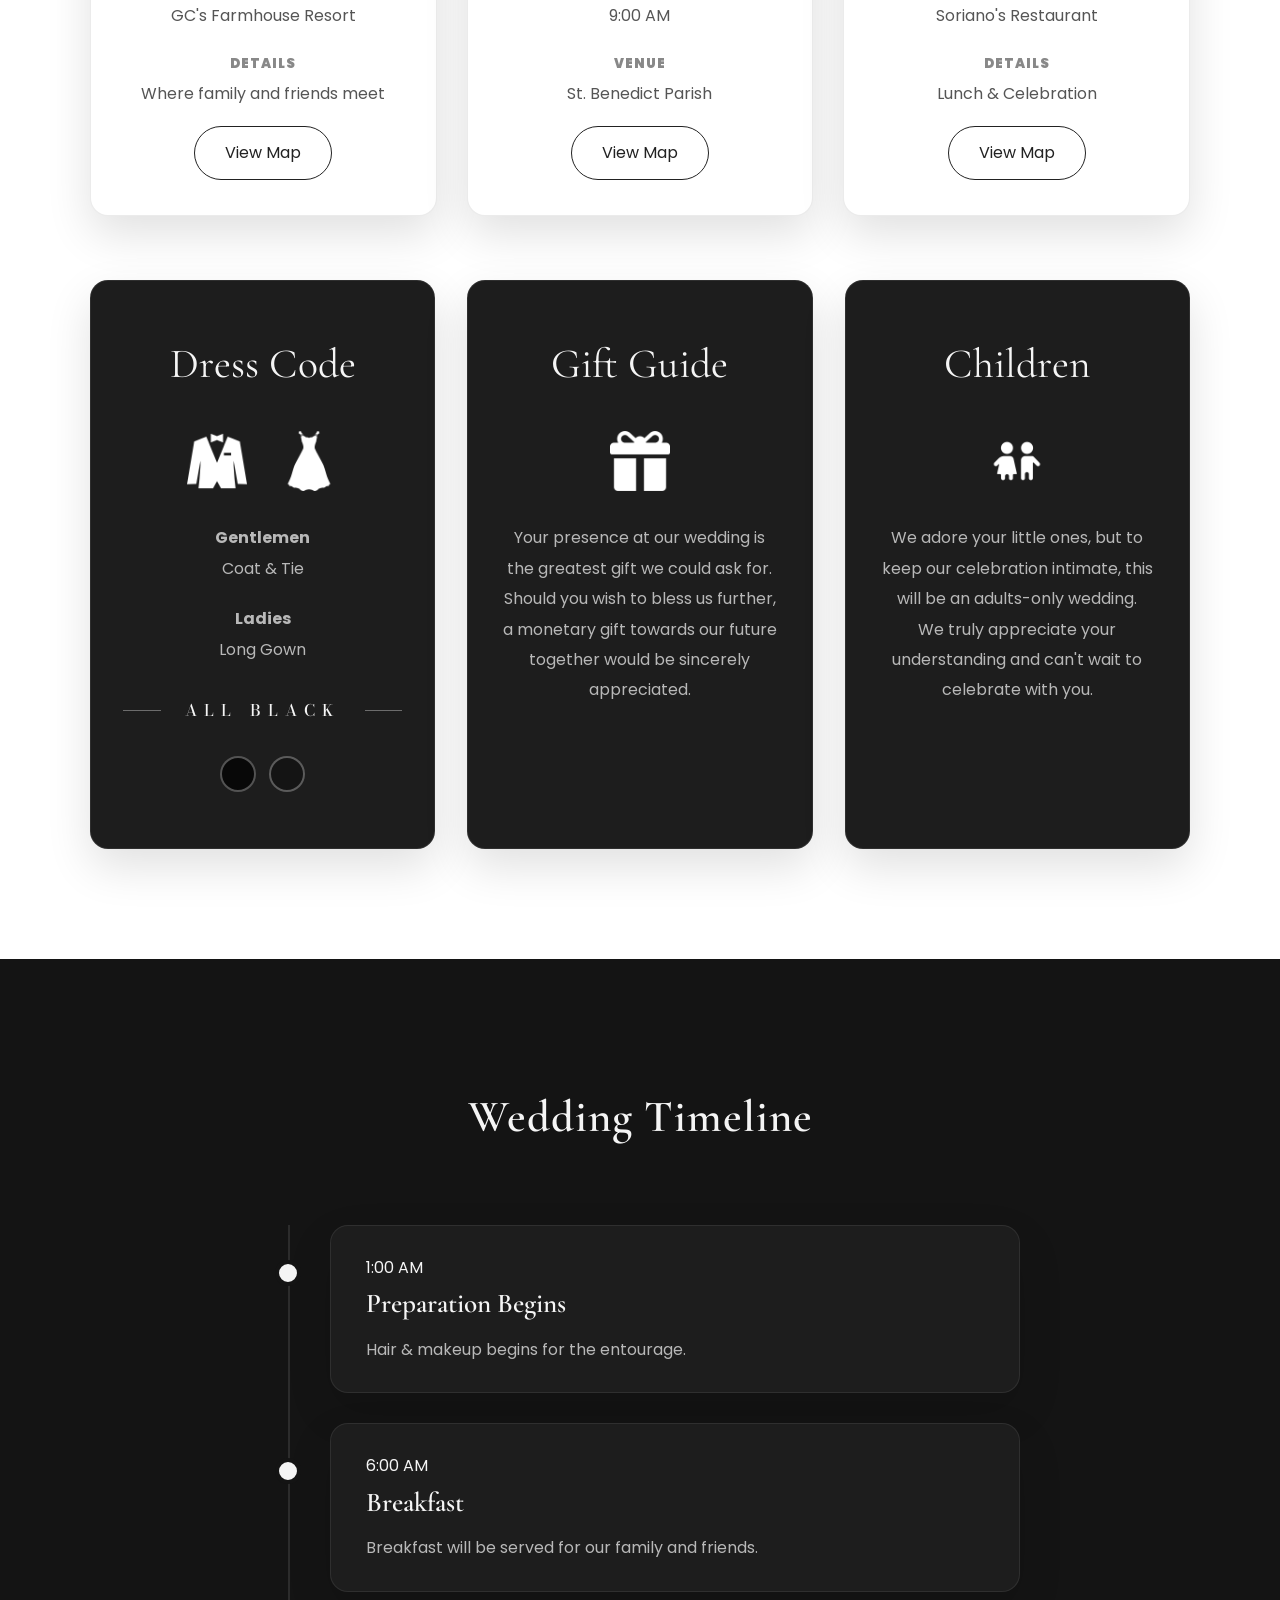
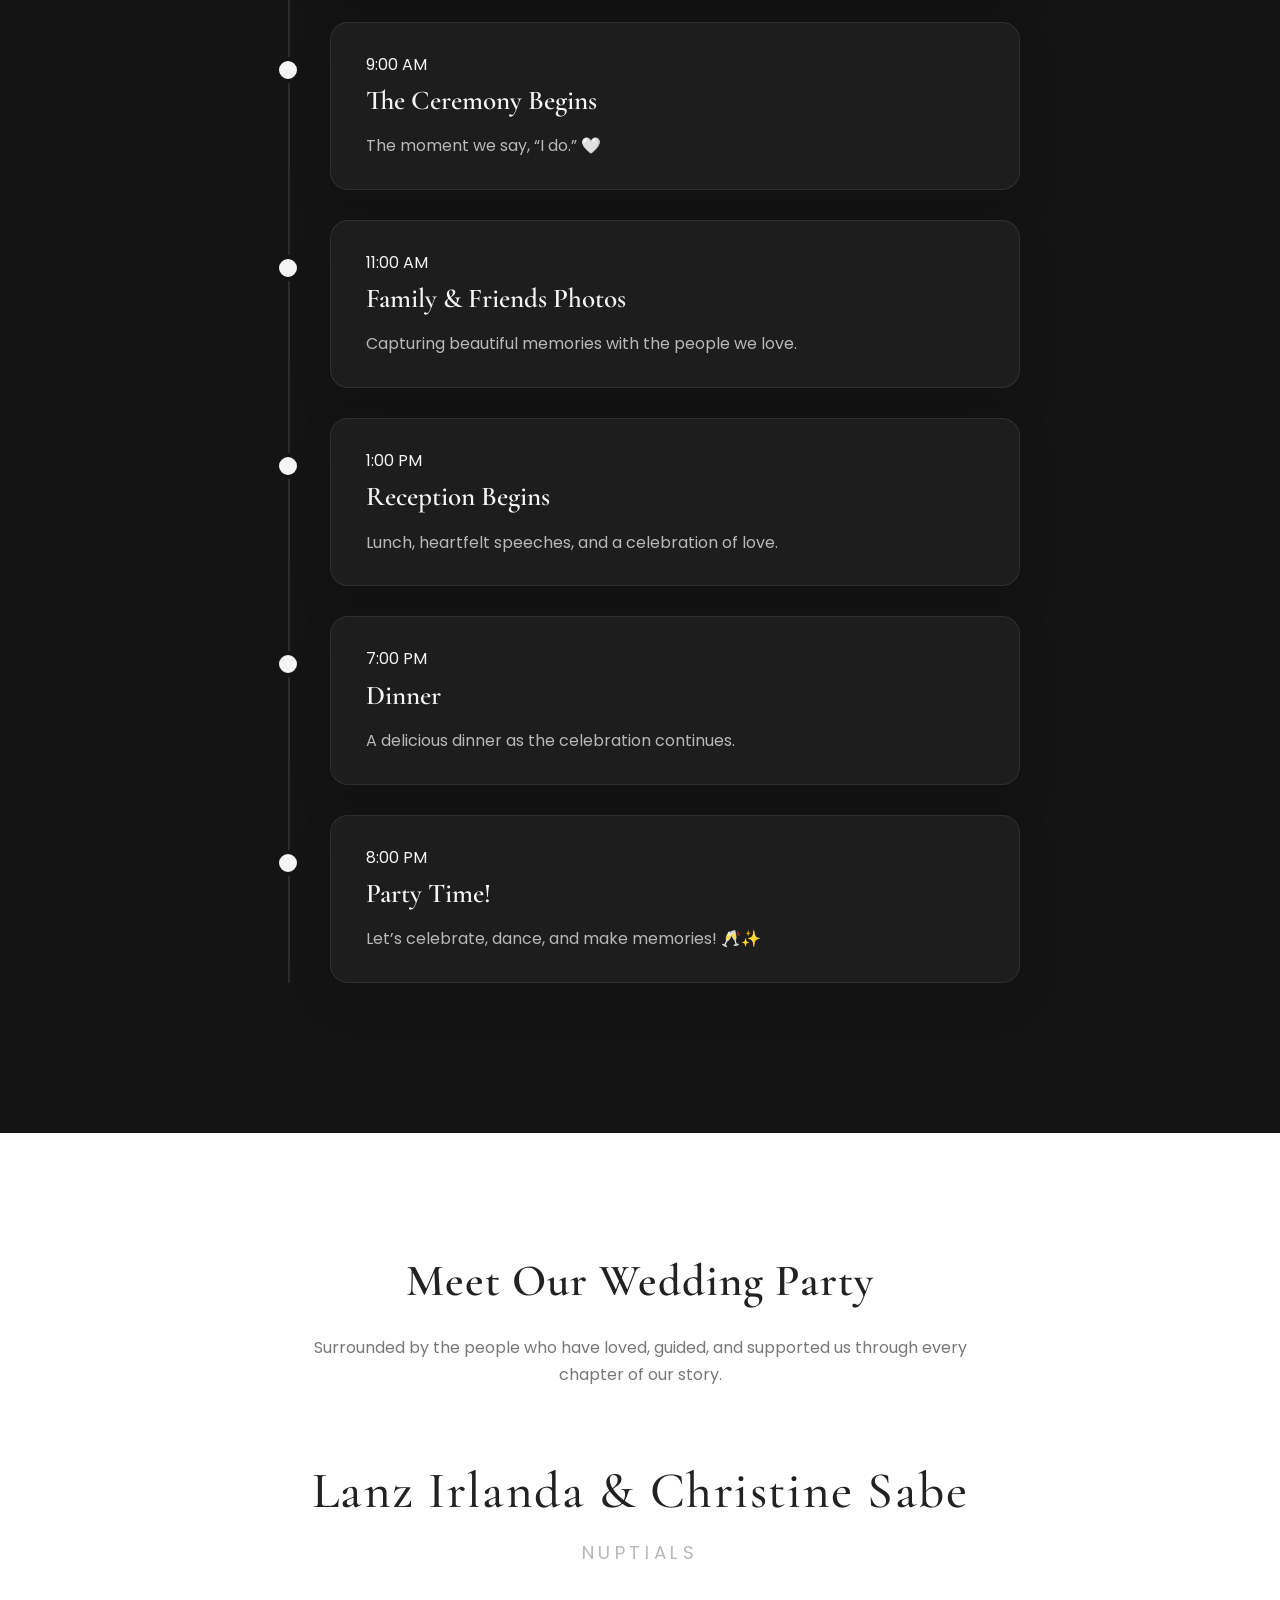
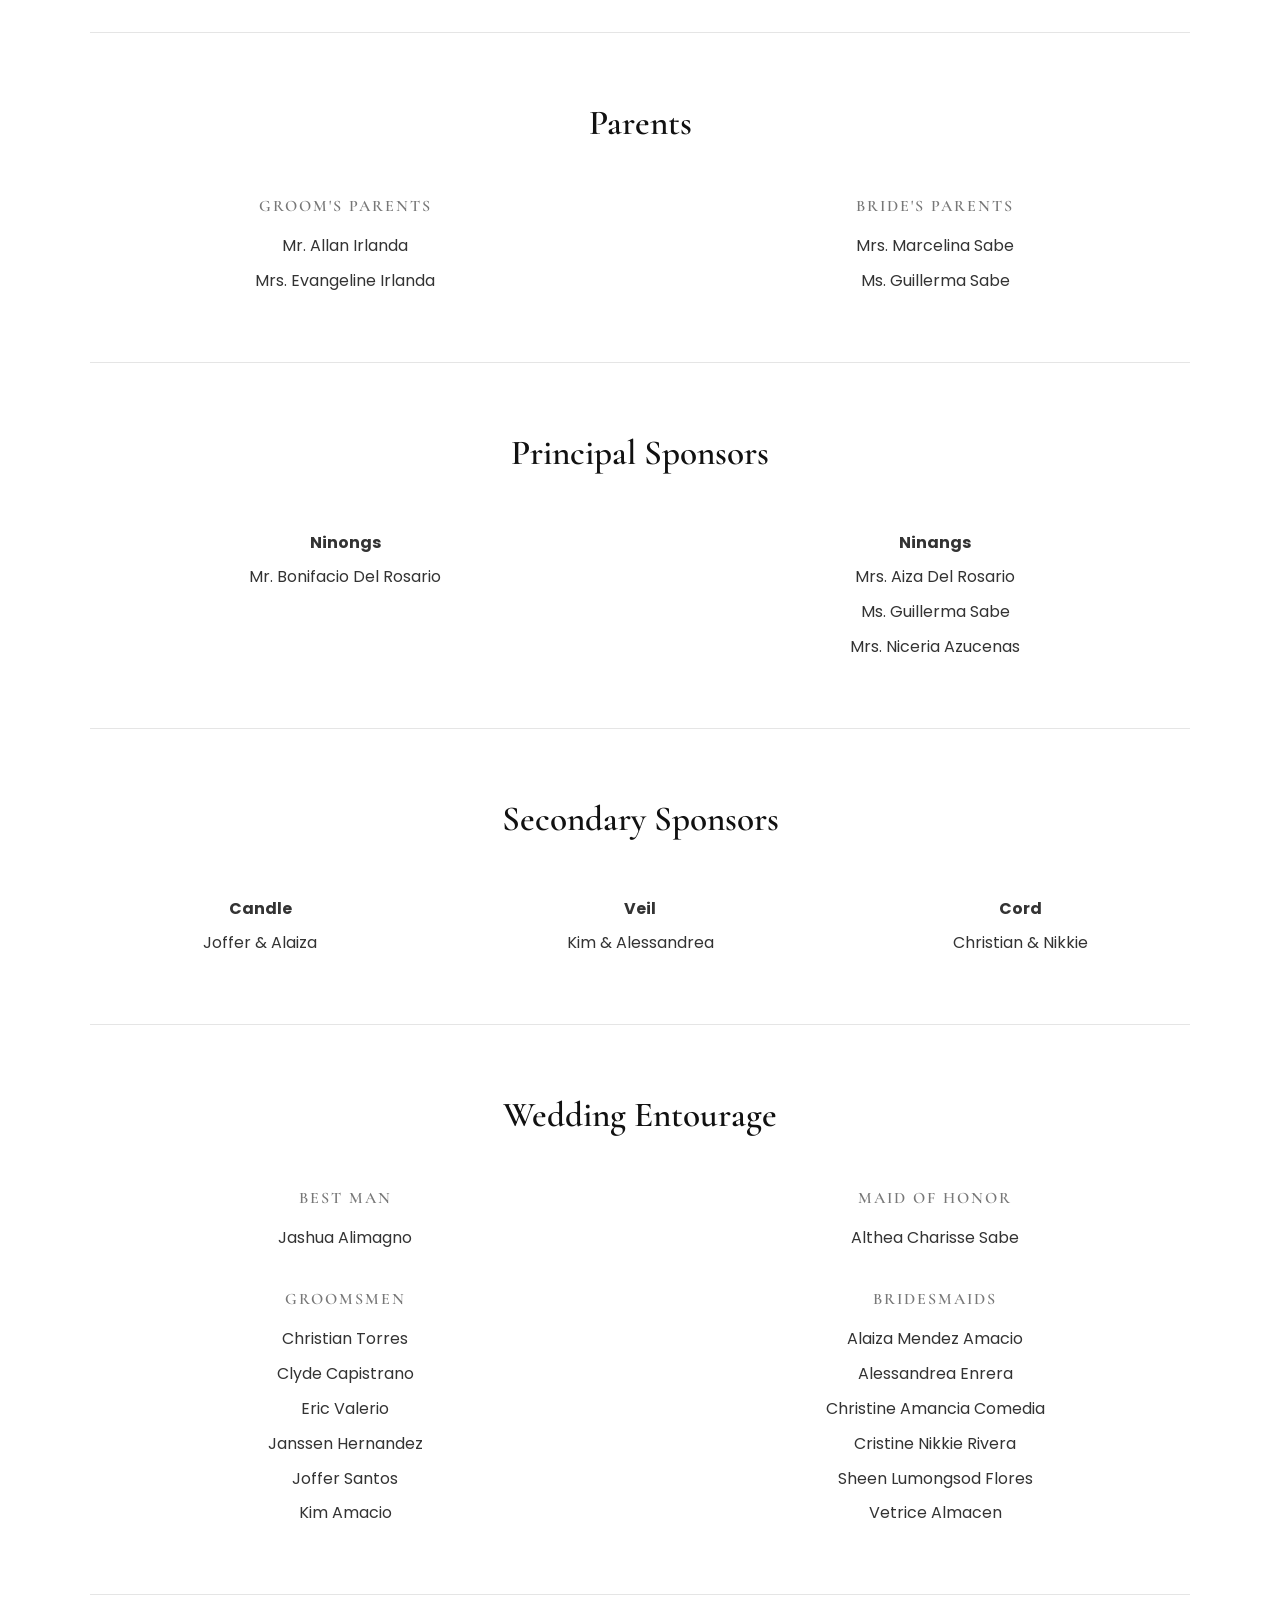
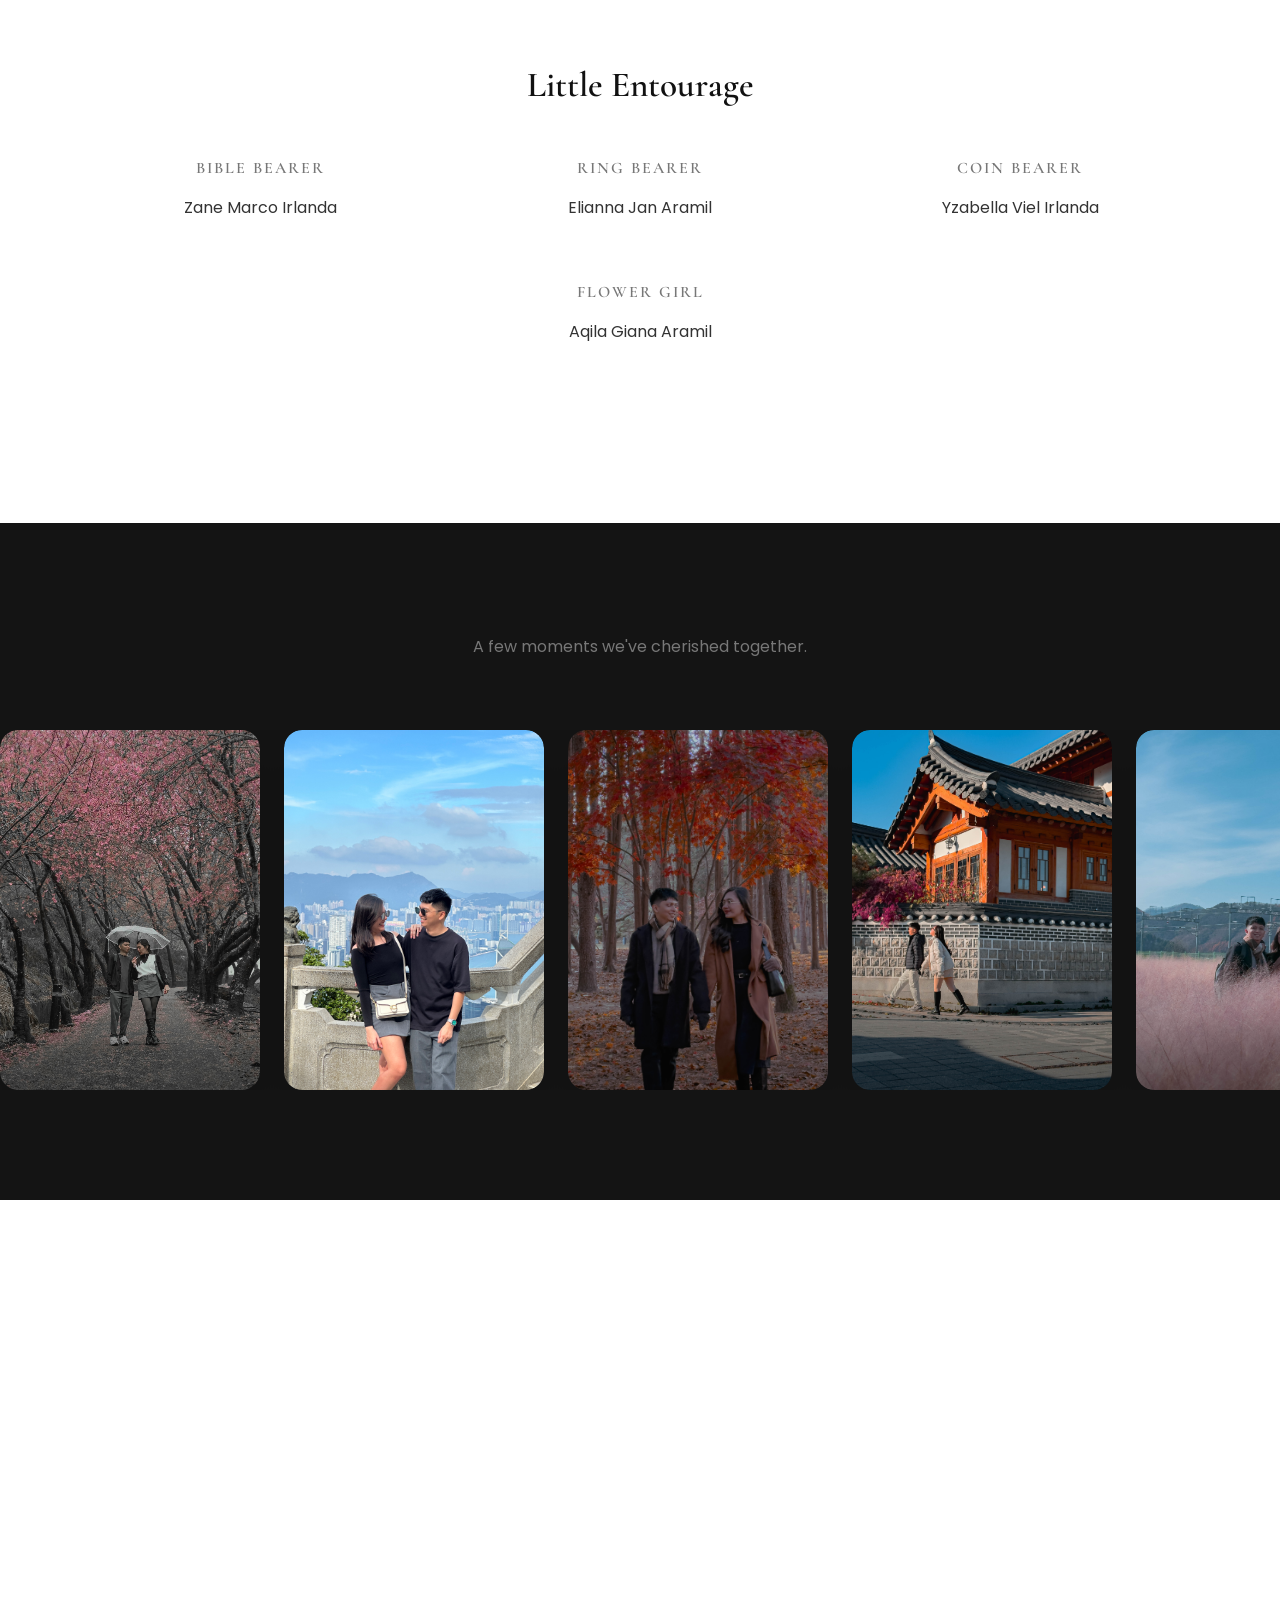
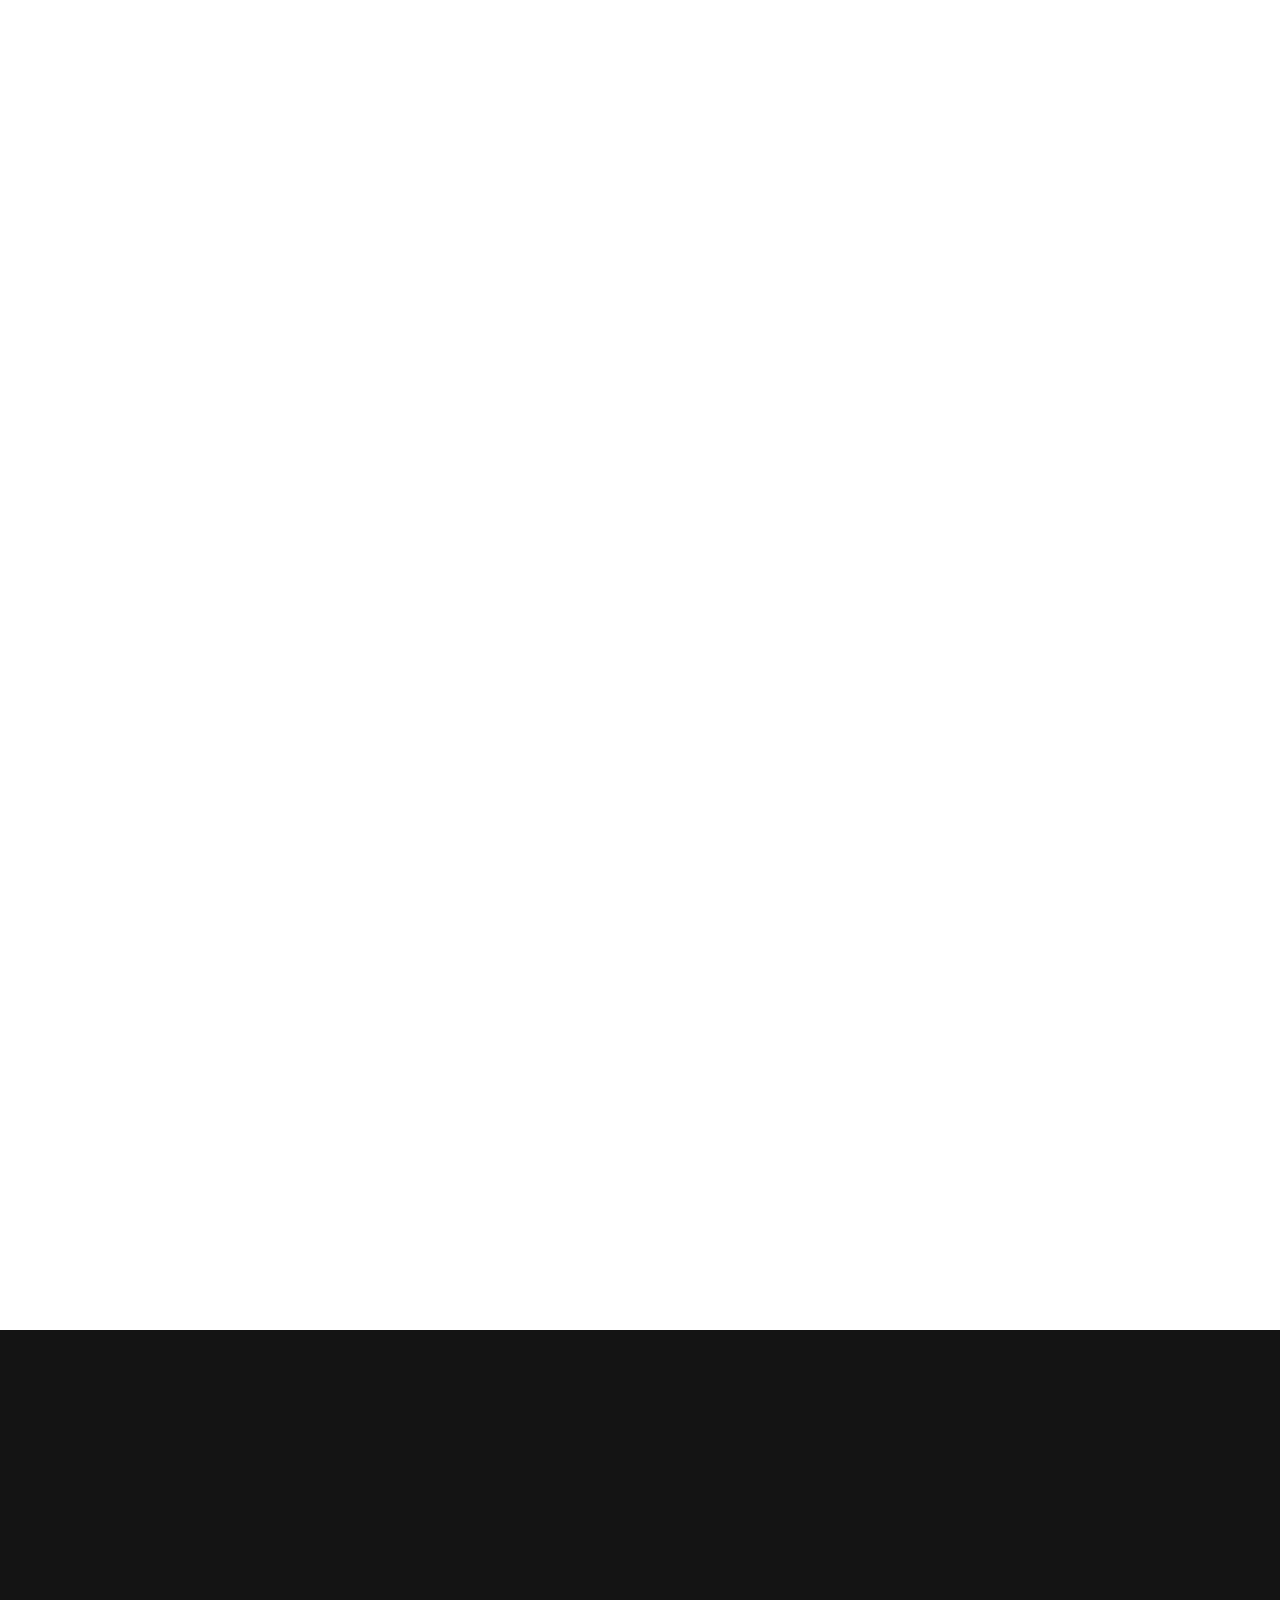
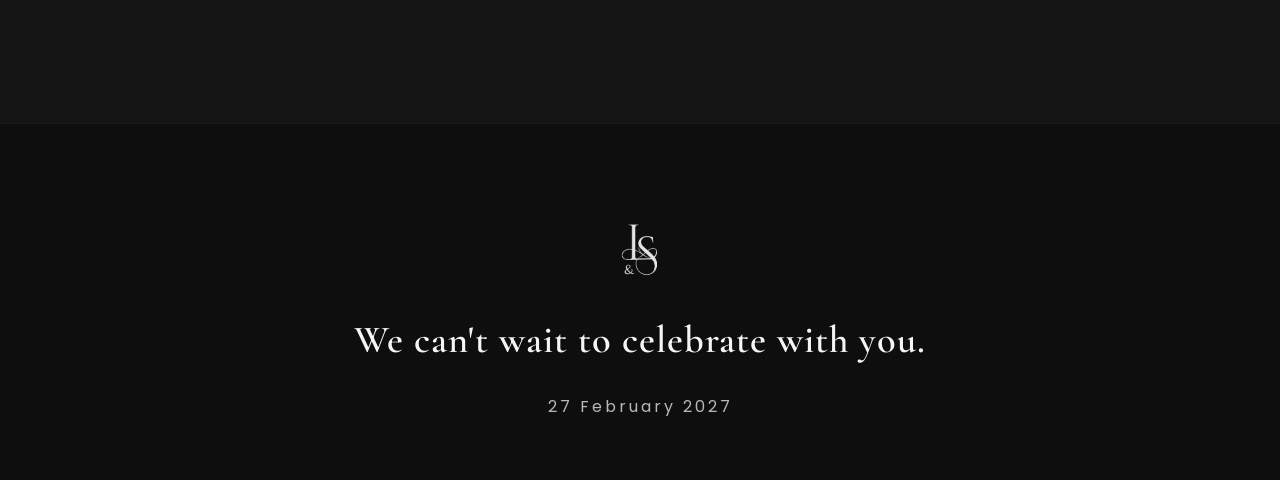
==== commit 3daa420c: "update deadline" ====
--- a/index.html
+++ b/index.html
@@ -822,7 +822,7 @@
             <p class="rsvp-message">
               We would be honored to celebrate this special day with you. Kindly
               let us know if you&#39;ll be joining us before
-              <strong>December 27, 2026</strong>.
+              <strong>November 27, 2026</strong>.
             </p>
           </div>
 
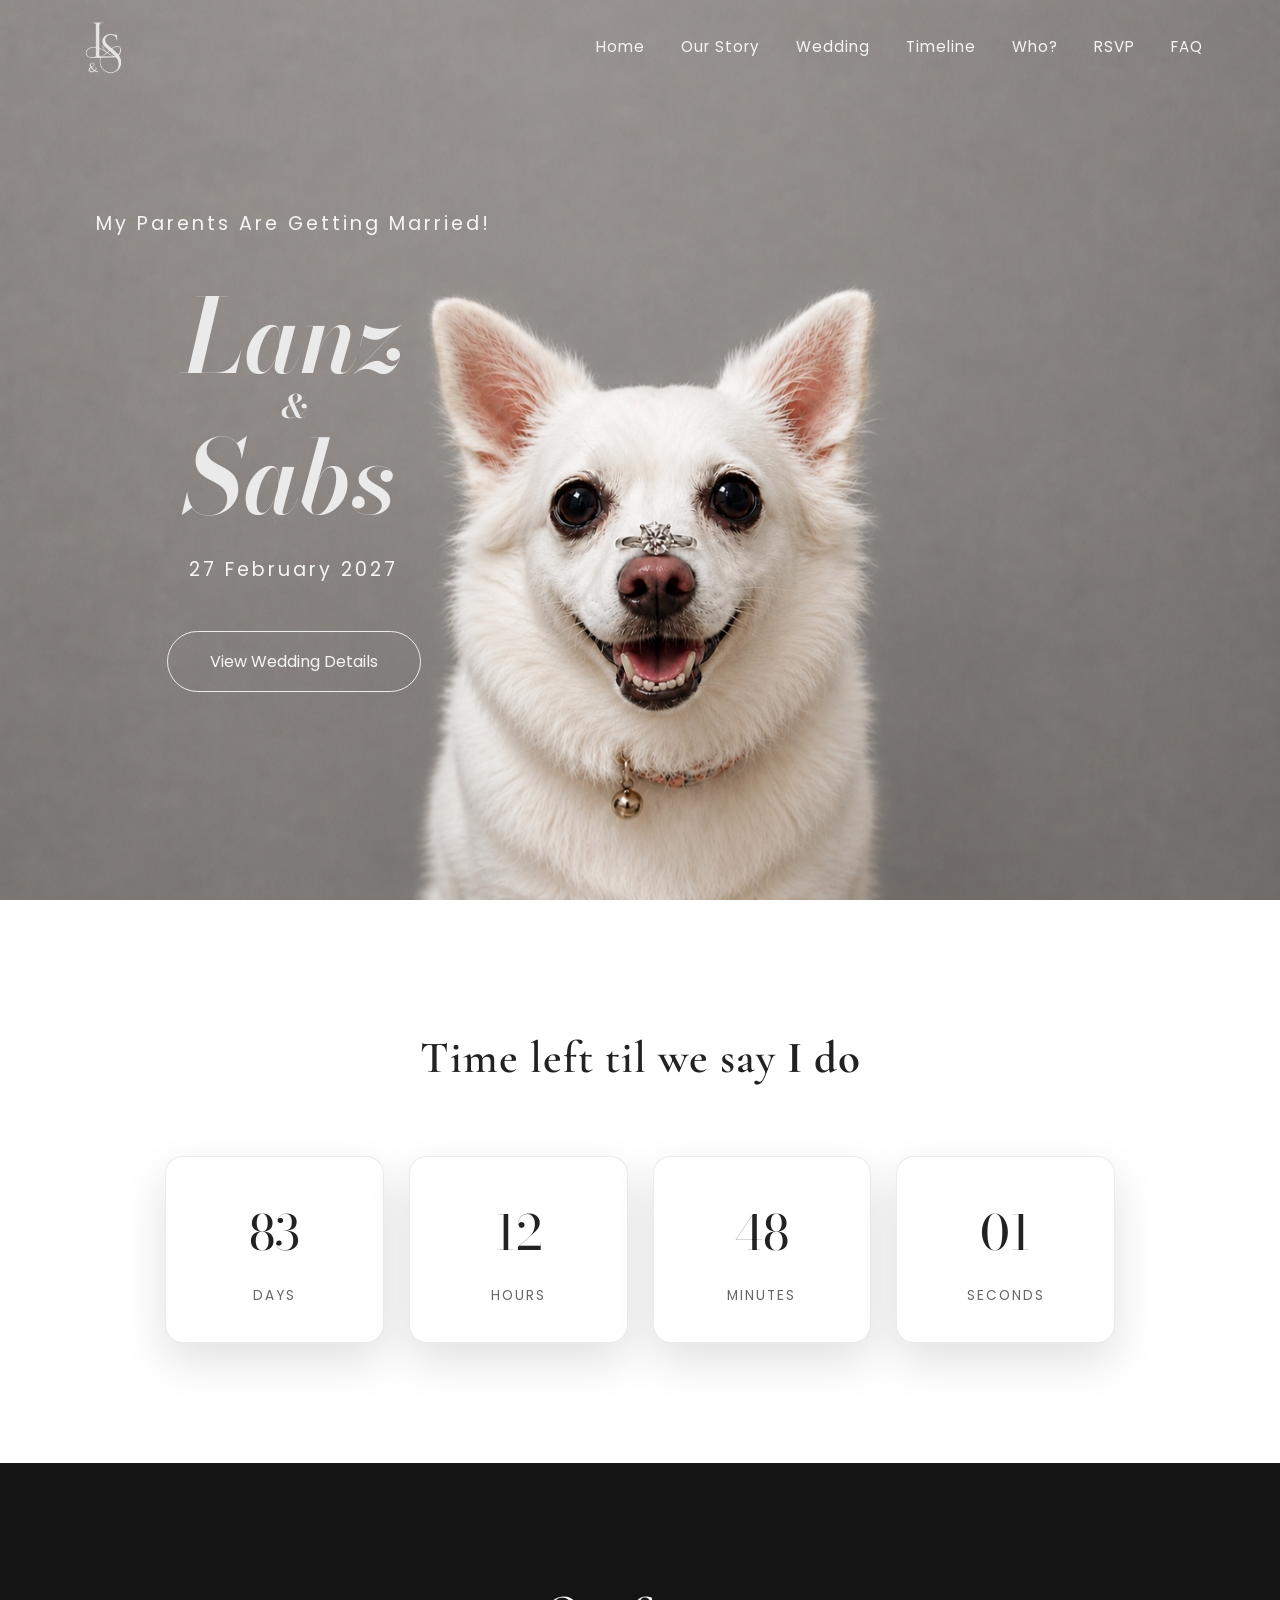
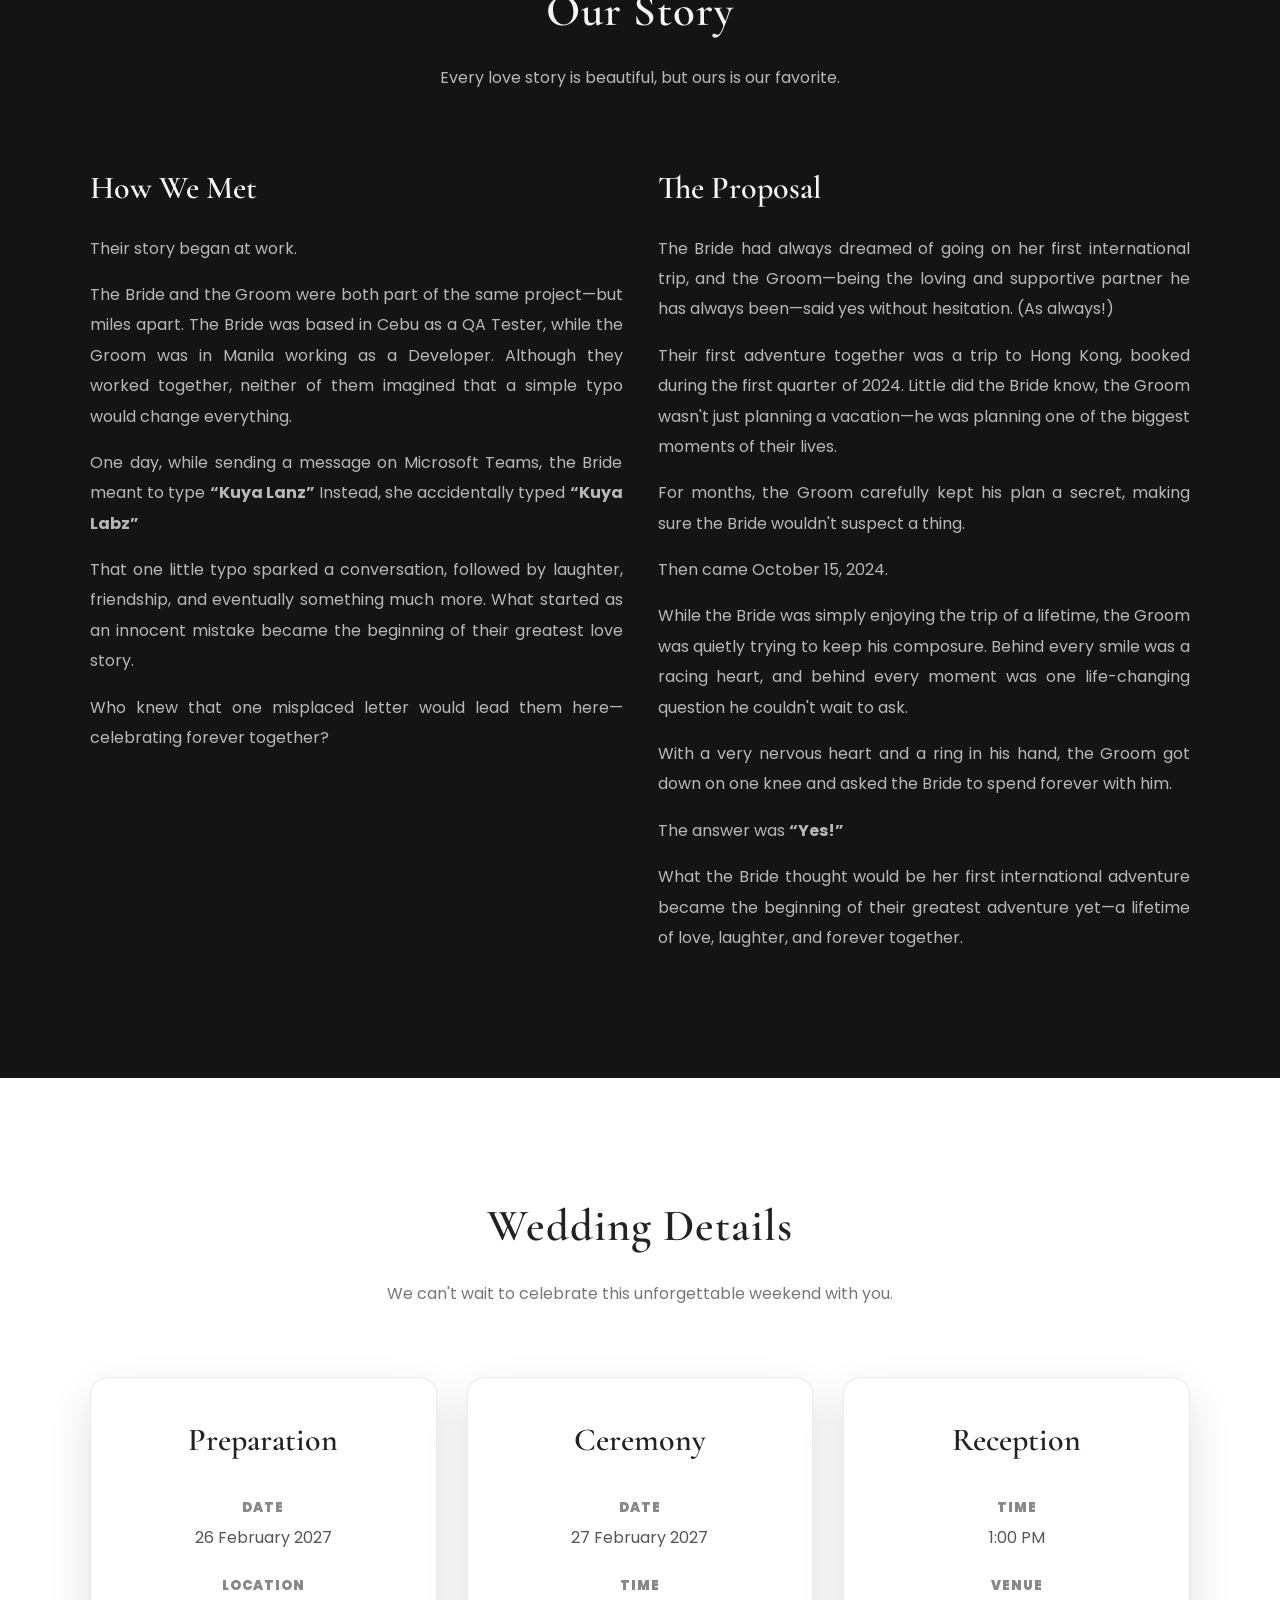
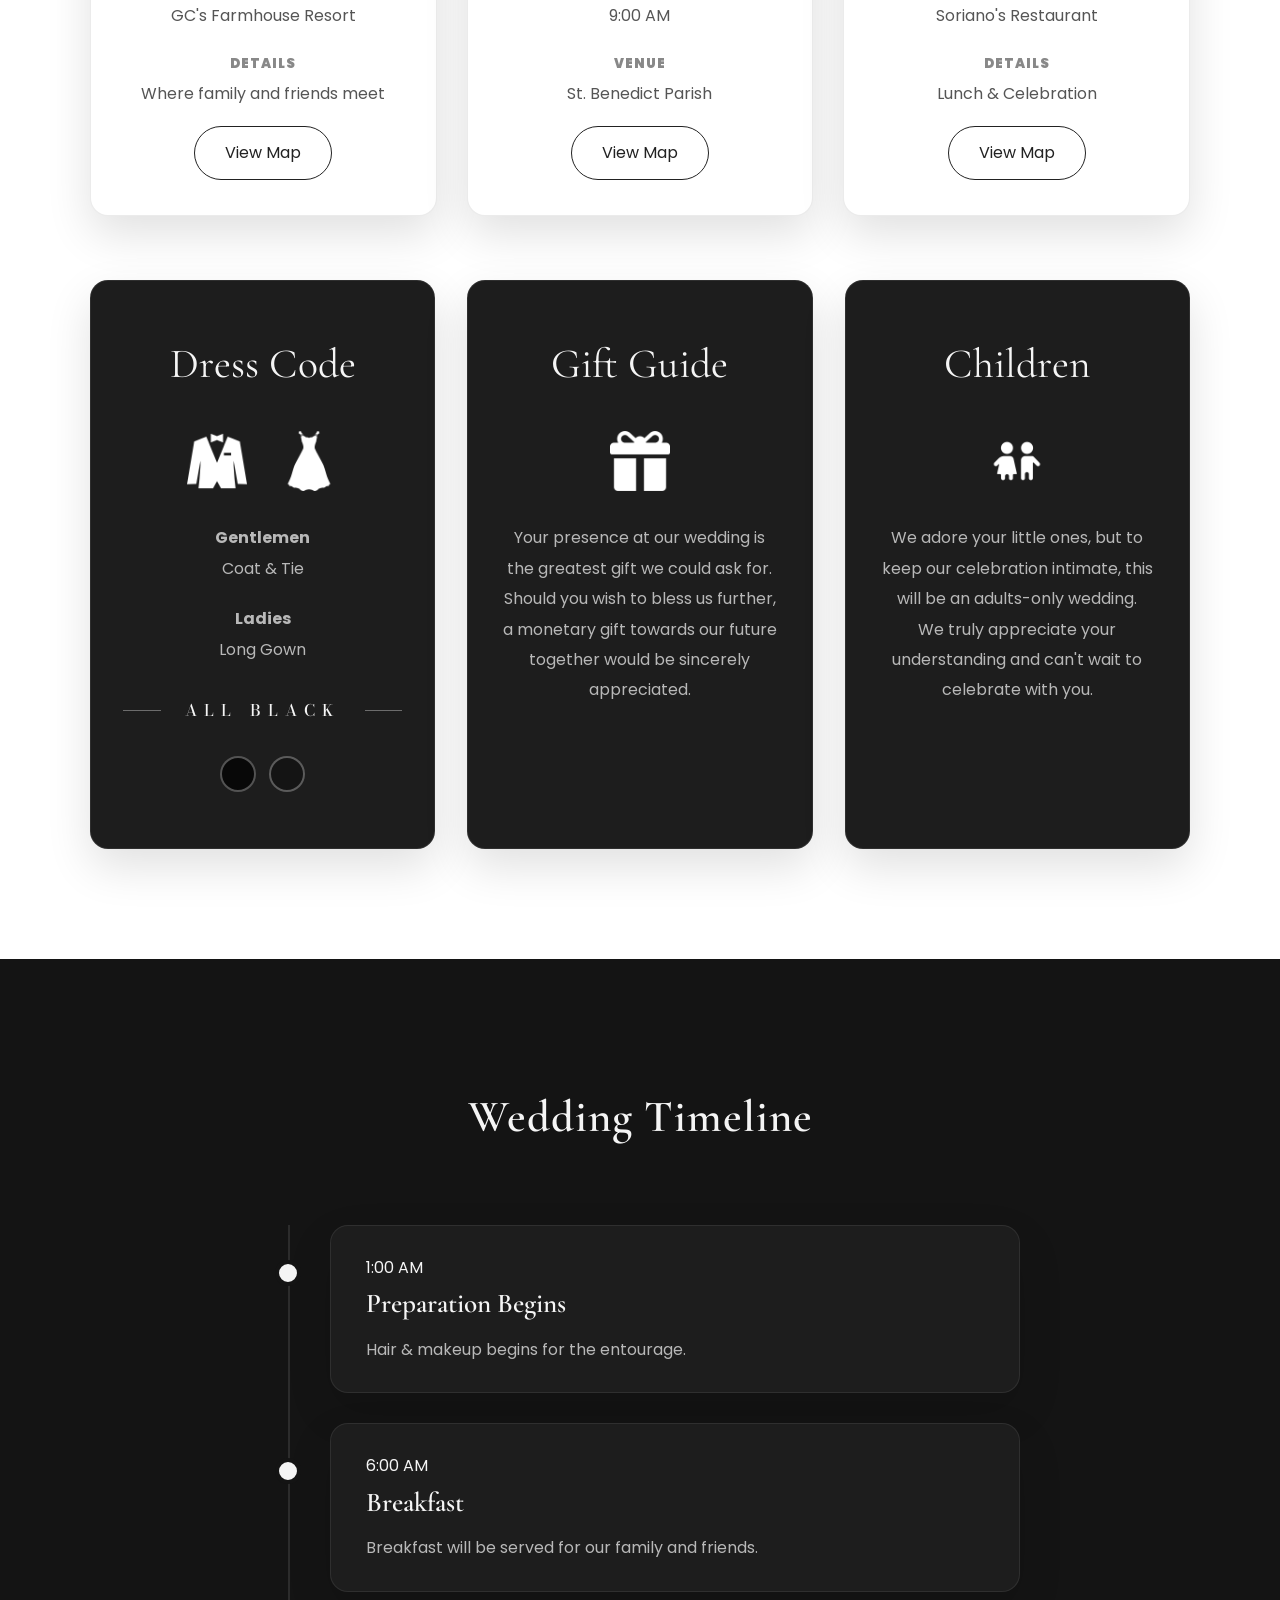
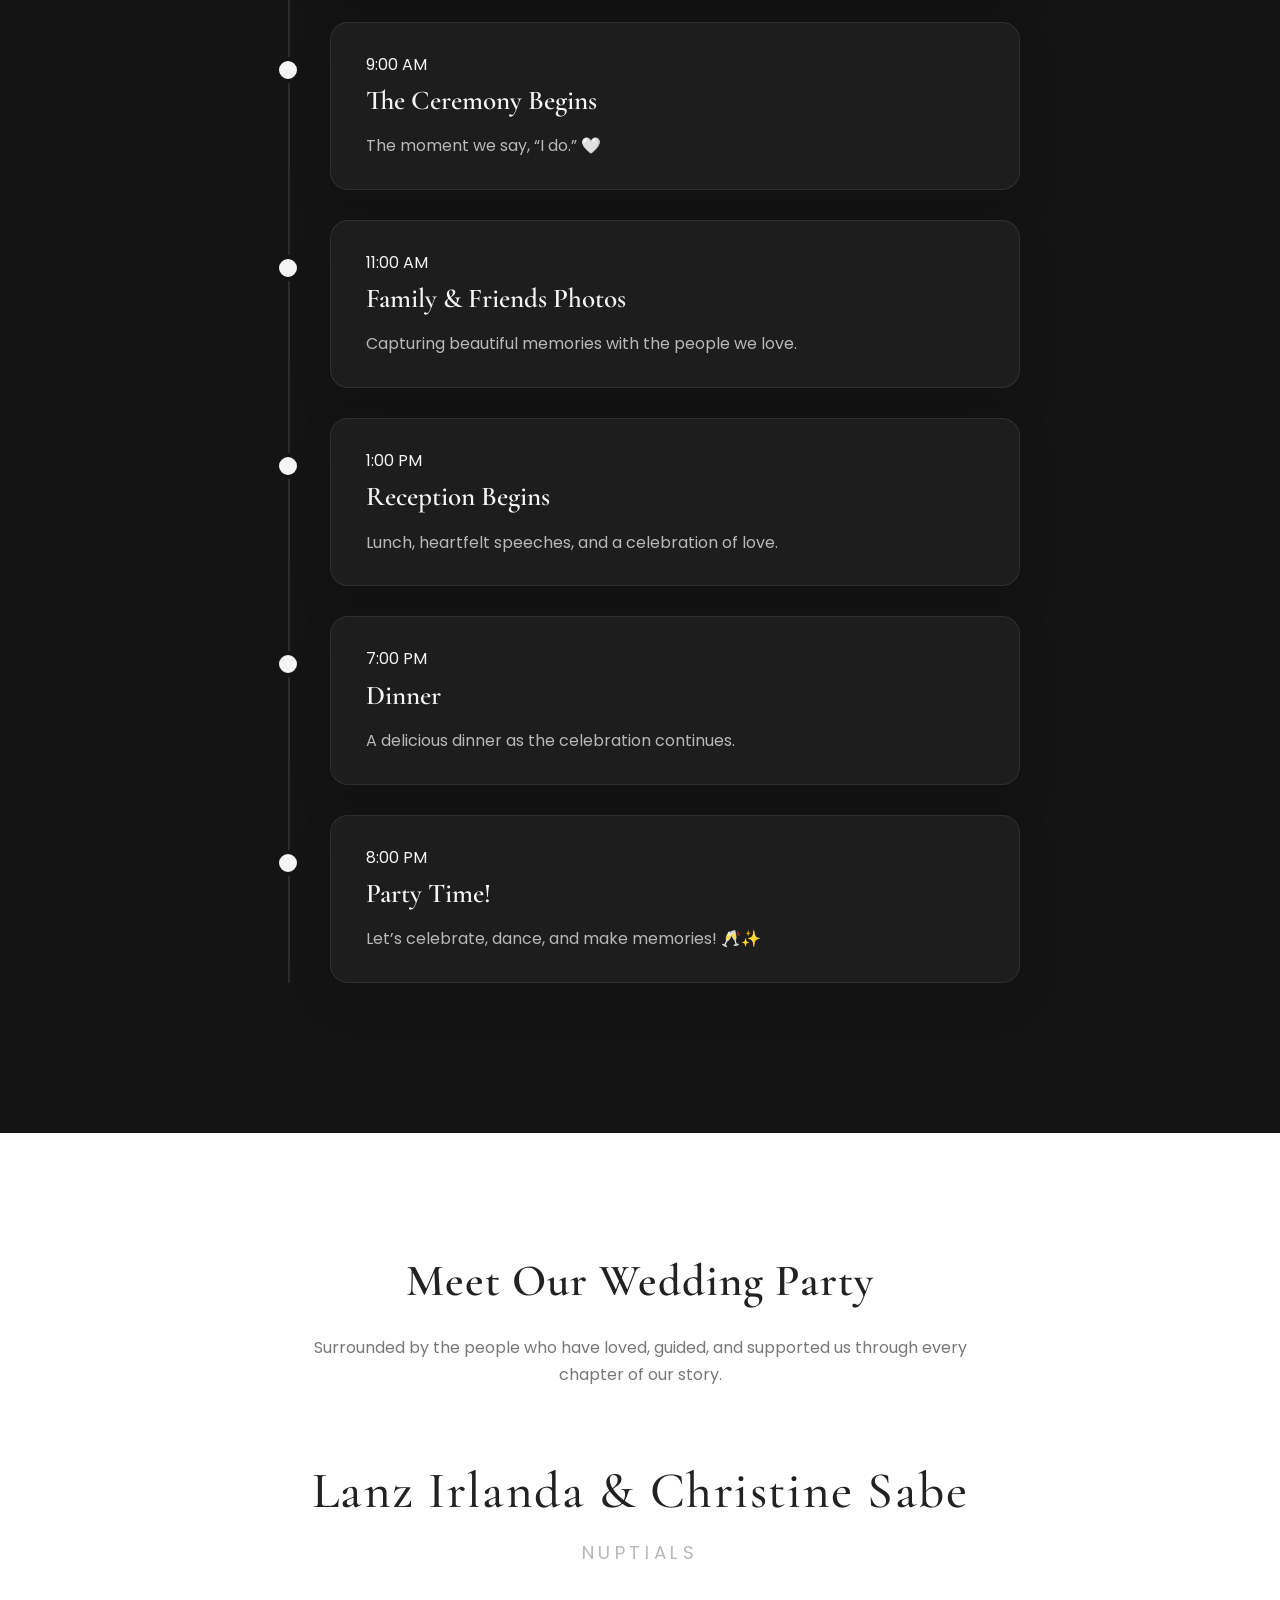
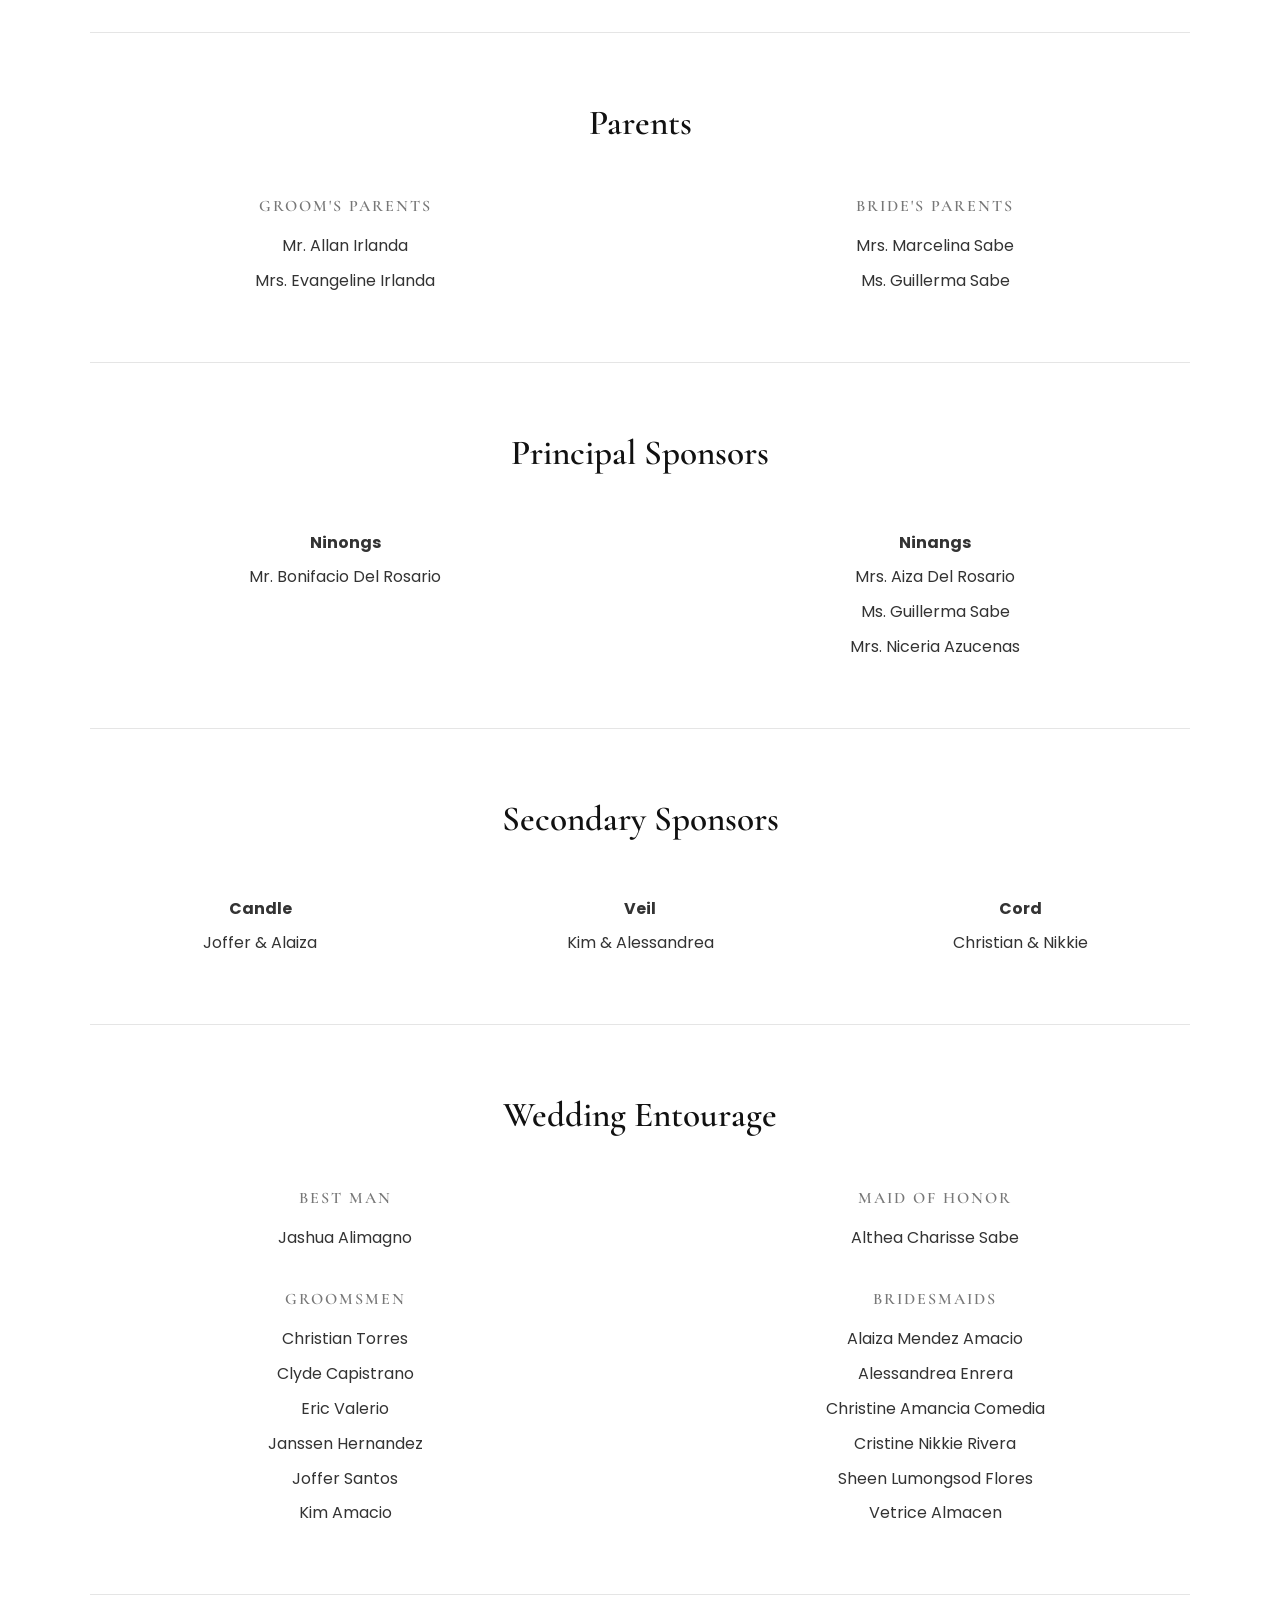
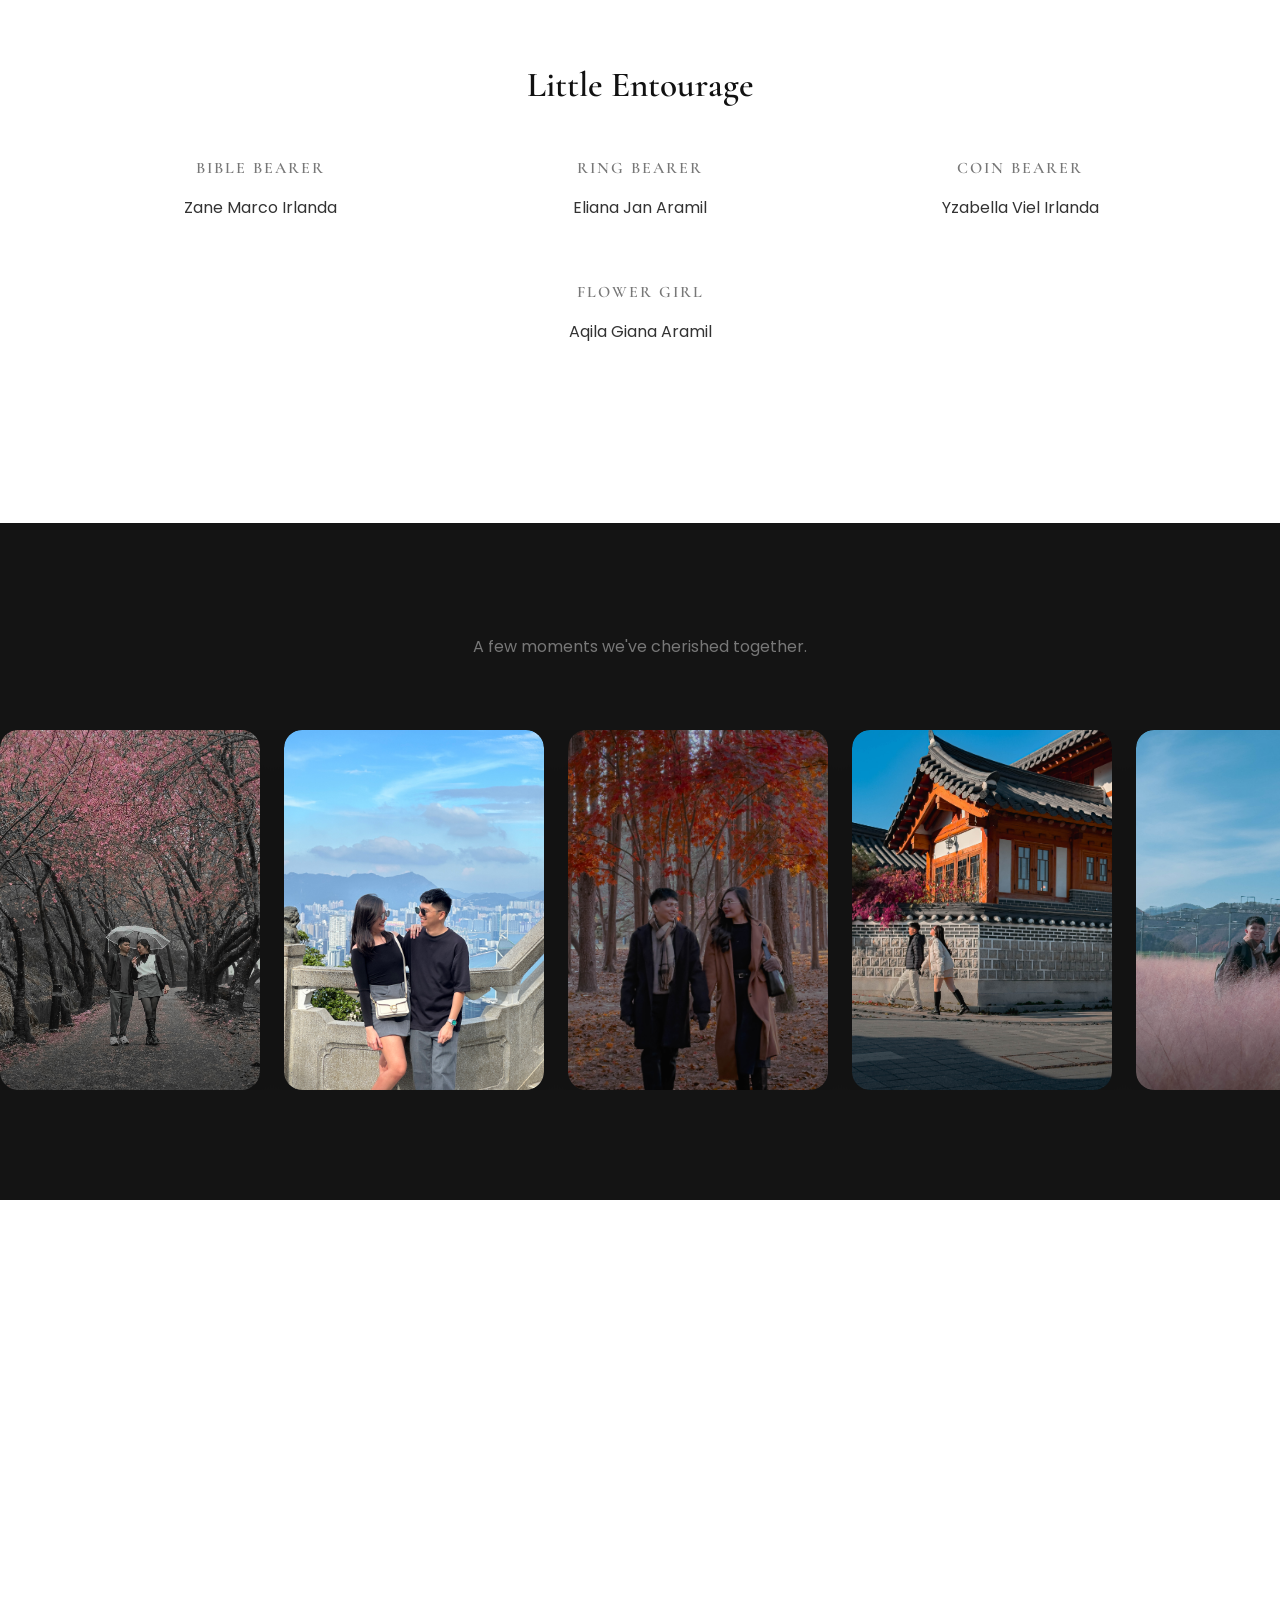
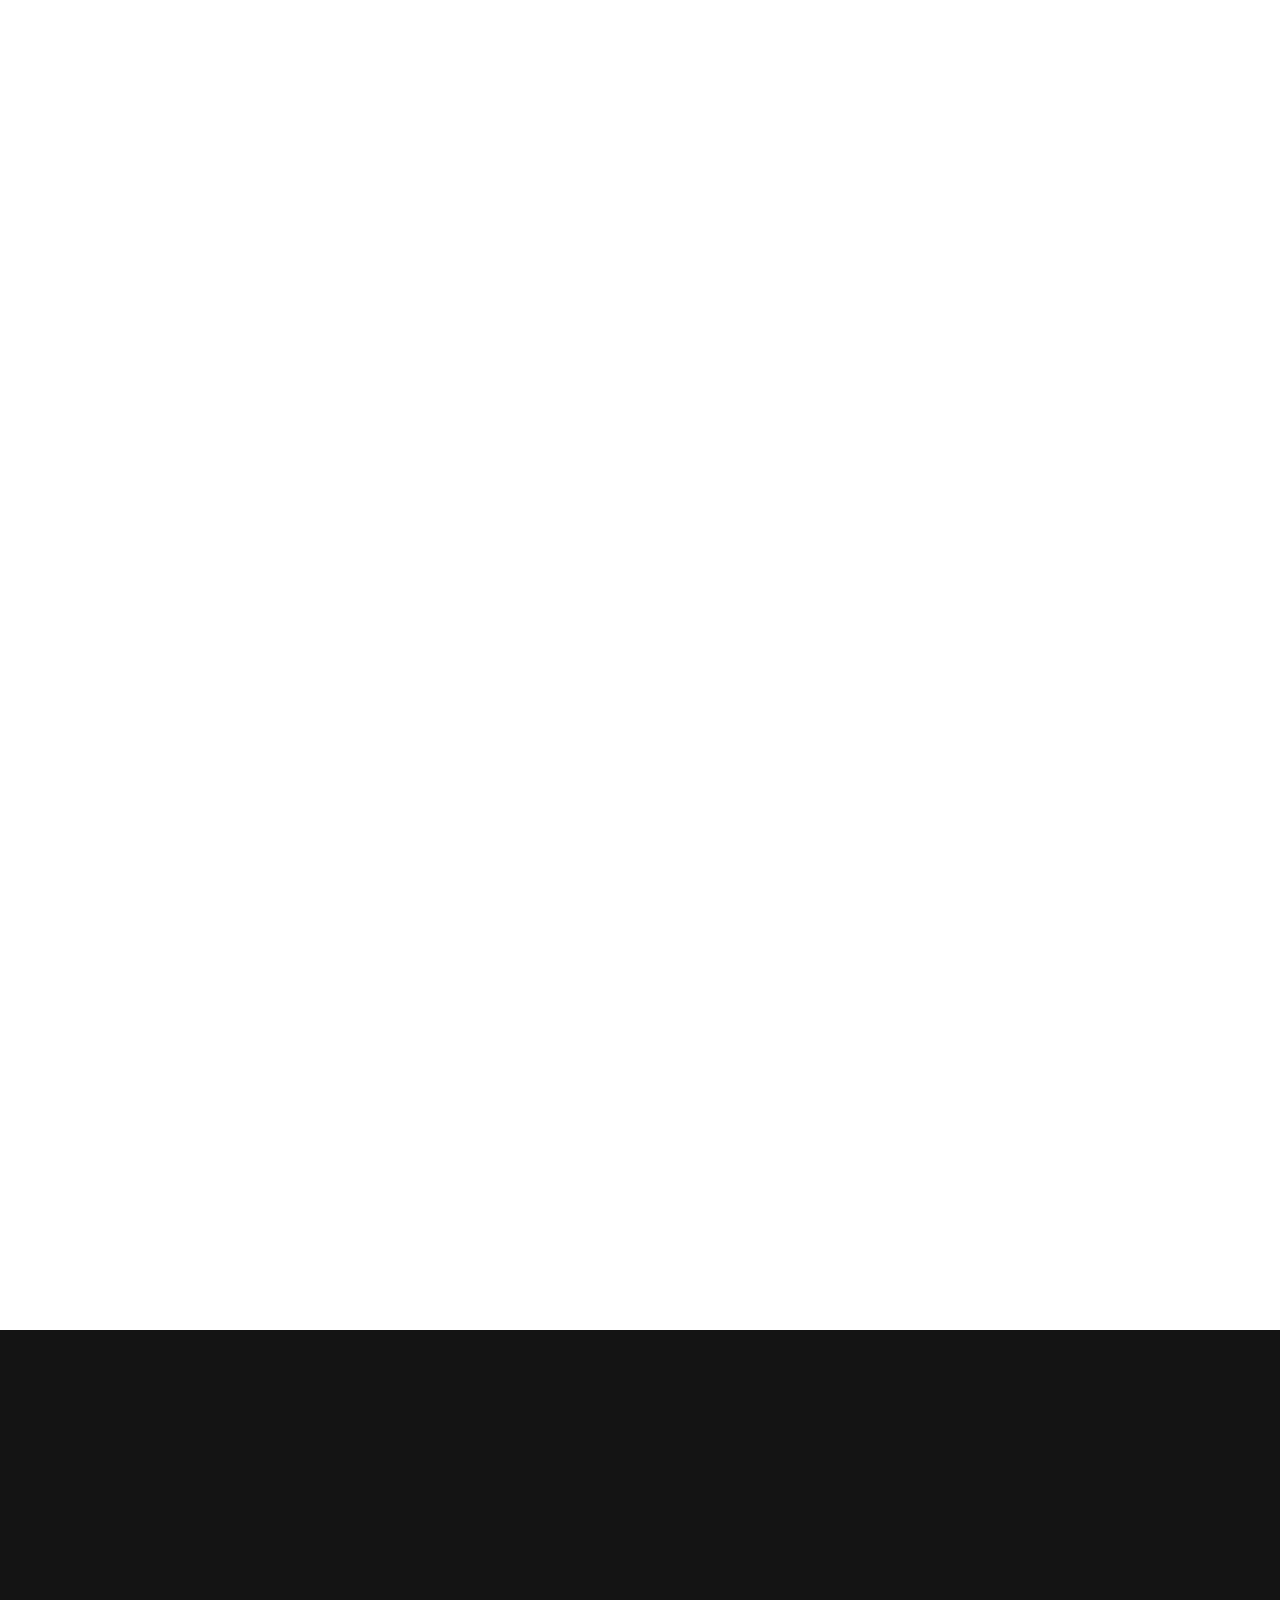
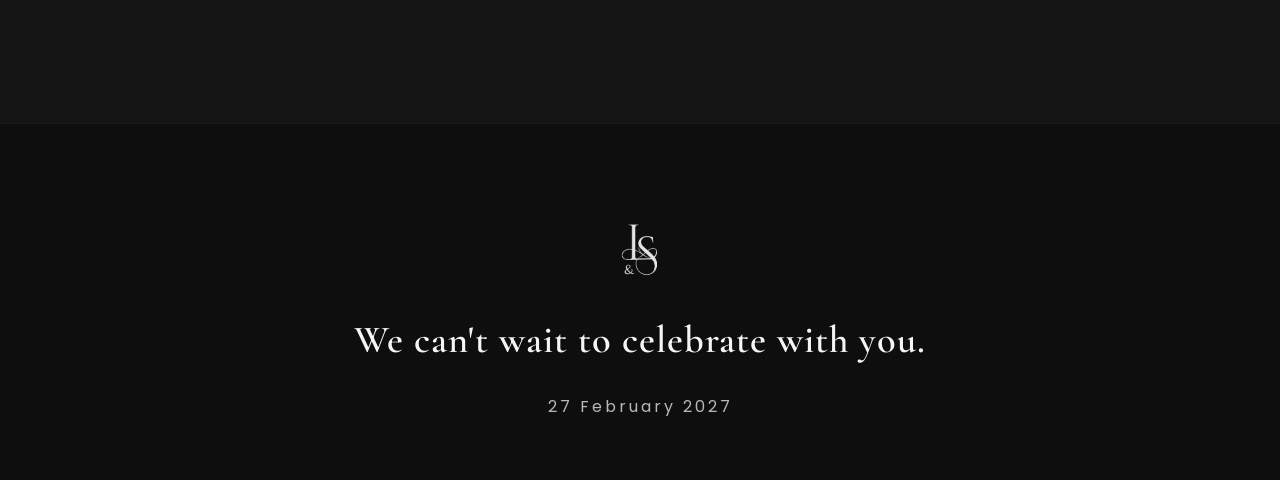
==== commit 440945f7: "update maps links and eli" ====
--- a/index.html
+++ b/index.html
@@ -256,7 +256,7 @@
             </div>
 
             <a
-              href="https://maps.app.goo.gl/R9dn1pP64j3fjnfA8"
+              href="https://www.google.com/maps/place/Gc's+Farmhouse/@14.2181565,120.9901062,17z/data=!4m16!1m9!3m8!1s0x33bd7de9818cc0e7:0x482a122b3da4d38a!2sGc's+Farmhouse!8m2!3d14.2181565!4d120.9926811!9m1!1b1!16s%2Fg%2F11p6wvrq6q!3m5!1s0x33bd7de9818cc0e7:0x482a122b3da4d38a!8m2!3d14.2181565!4d120.9926811!16s%2Fg%2F11p6wvrq6q?entry=ttu&g_ep=EgoyMDI2MDkyMy4wIKXMDSoASAFQAw%3D%3D"
               target="_blank"
               rel="noopener noreferrer"
             >
@@ -290,7 +290,7 @@
             </div>
 
             <a
-              href="https://maps.app.goo.gl/ihBbkVAABNxvv9mr6"
+              href="https://www.google.com/maps/place/St.+Benedict+Parish/@14.2395967,121.0382797,17z/data=!3m1!4b1!4m6!3m5!1s0x33bd7d0594b97557:0x98b1023bf609b15b!8m2!3d14.2395967!4d121.0408546!16s%2Fg%2F1tgh0j7w?entry=ttu&g_ep=EgoyMDI2MDkyMy4wIKXMDSoASAFQAw%3D%3D"
               target="_blank"
               rel="noopener noreferrer"
             >
@@ -324,7 +324,7 @@
             </div>
 
             <a
-              href="https://maps.app.goo.gl/x8JfxocrdXWNm1LQ6"
+              href="https://www.google.com/maps/place/Soriano's+Restaurant+Silang/@14.2197006,120.9895919,17z/data=!3m1!4b1!4m6!3m5!1s0x33bd7db782106789:0x16fcf7c3759a4764!8m2!3d14.2197006!4d120.9921668!16s%2Fg%2F11stkfrcvx?entry=ttu&g_ep=EgoyMDI2MDkyMy4wIKXMDSoASAFQAw%3D%3D"
               target="_blank"
               rel="noopener noreferrer"
             >
@@ -693,7 +693,7 @@
             <div>
               <h4>Ring Bearer</h4>
 
-              <p>Elianna Jan Aramil</p>
+              <p>Eliana Jan Aramil</p>
             </div>
 
             <div>
